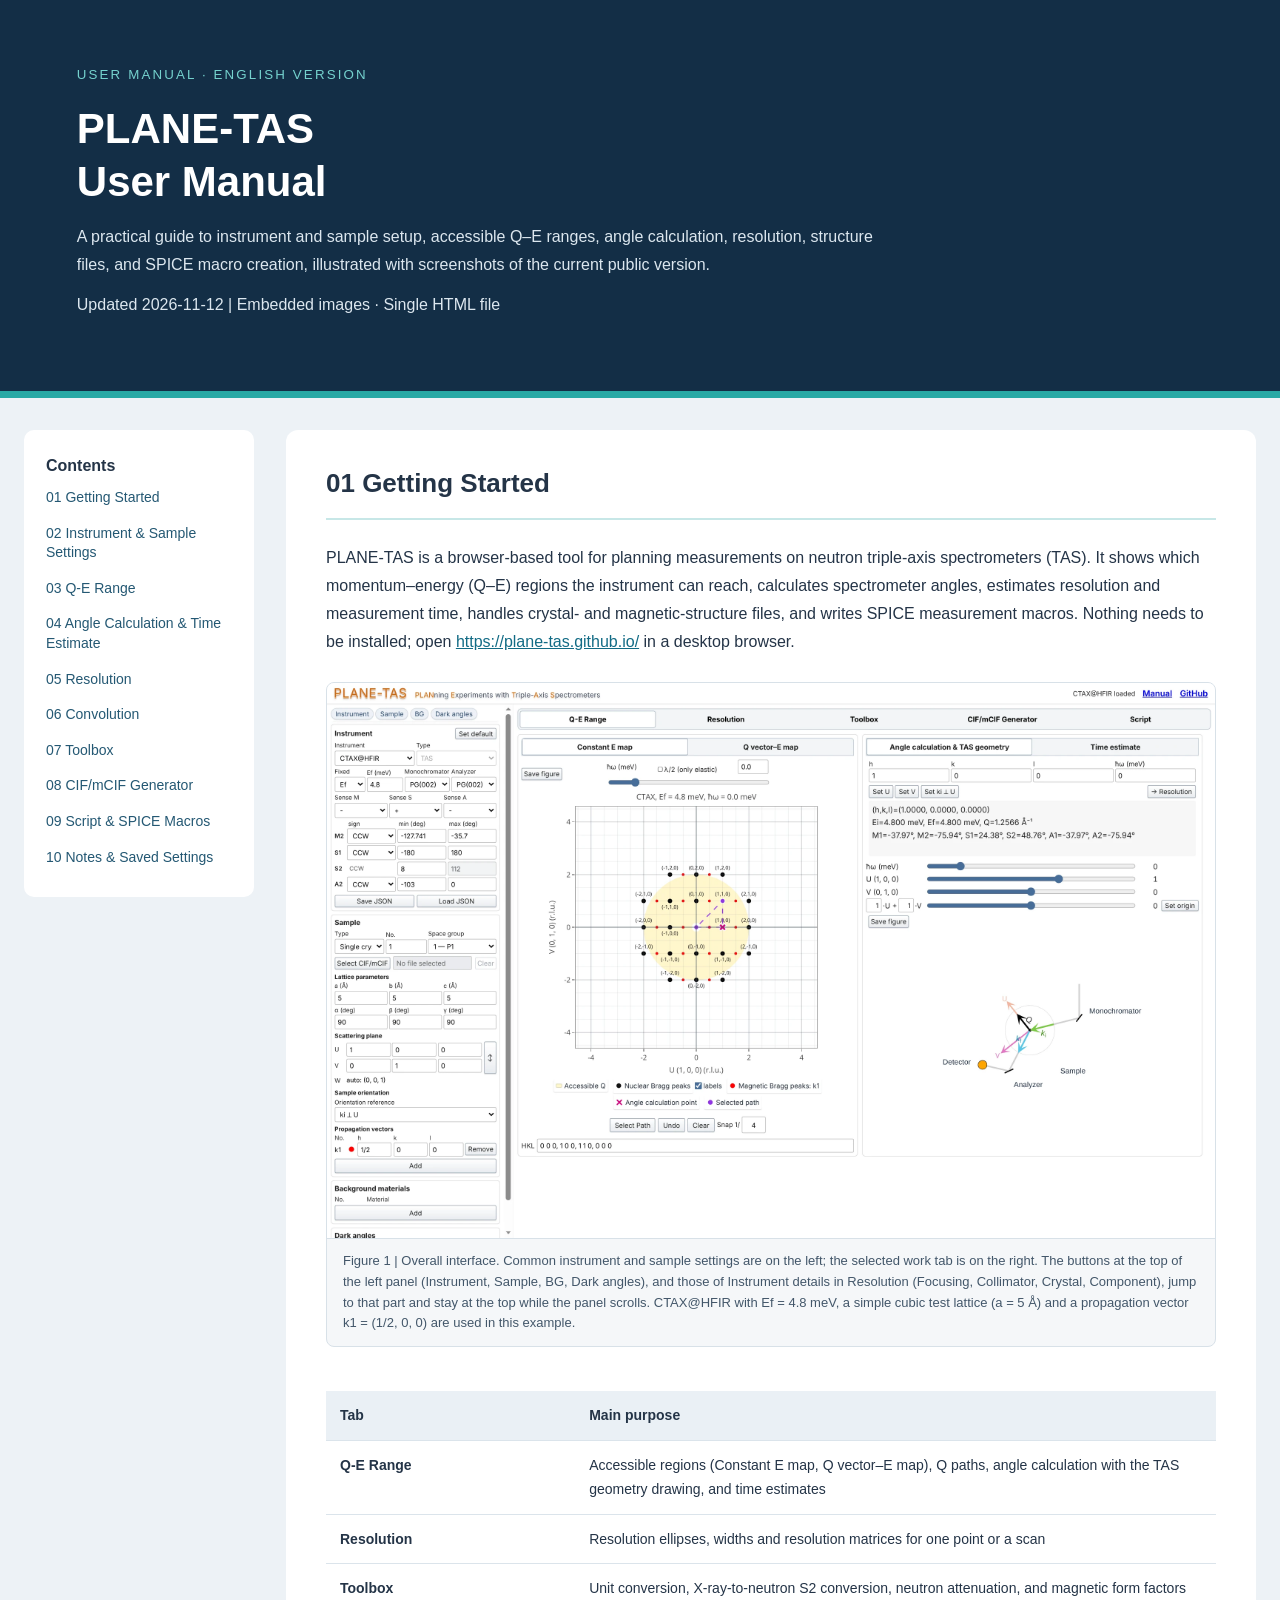
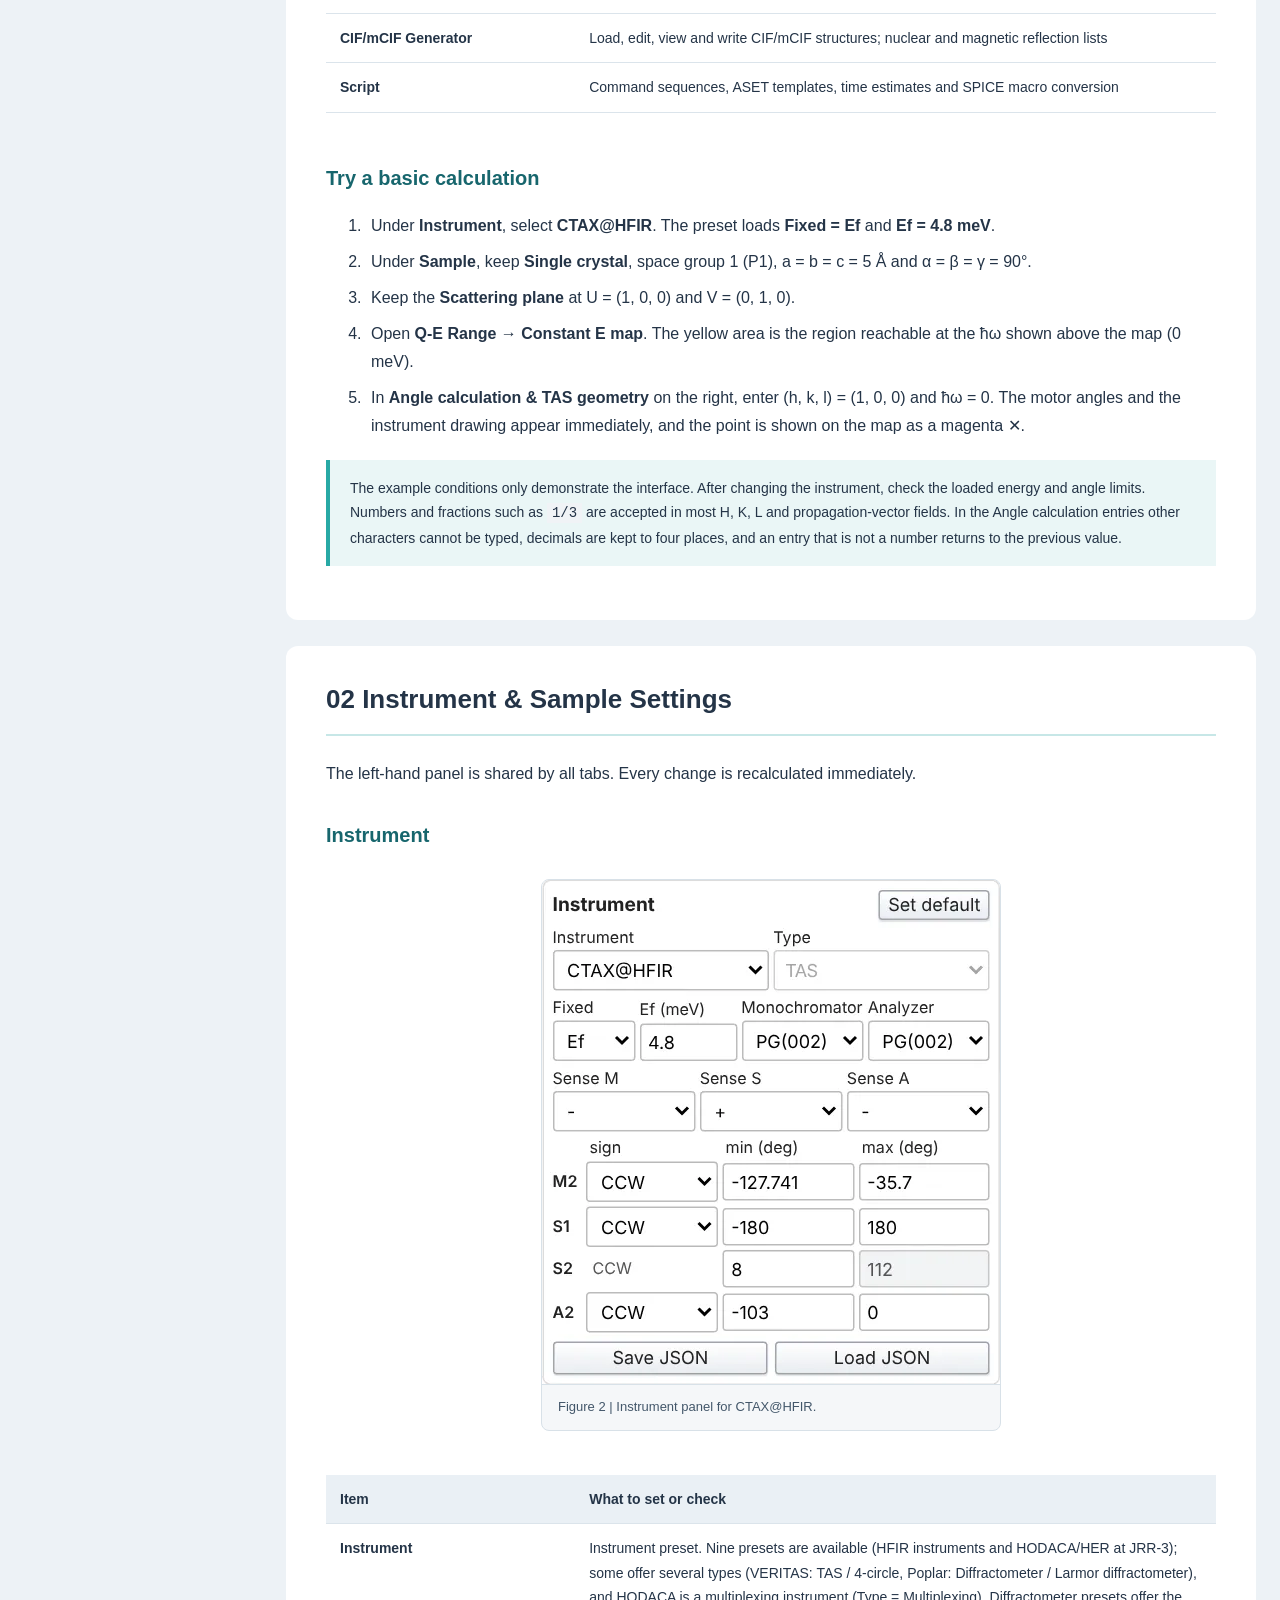
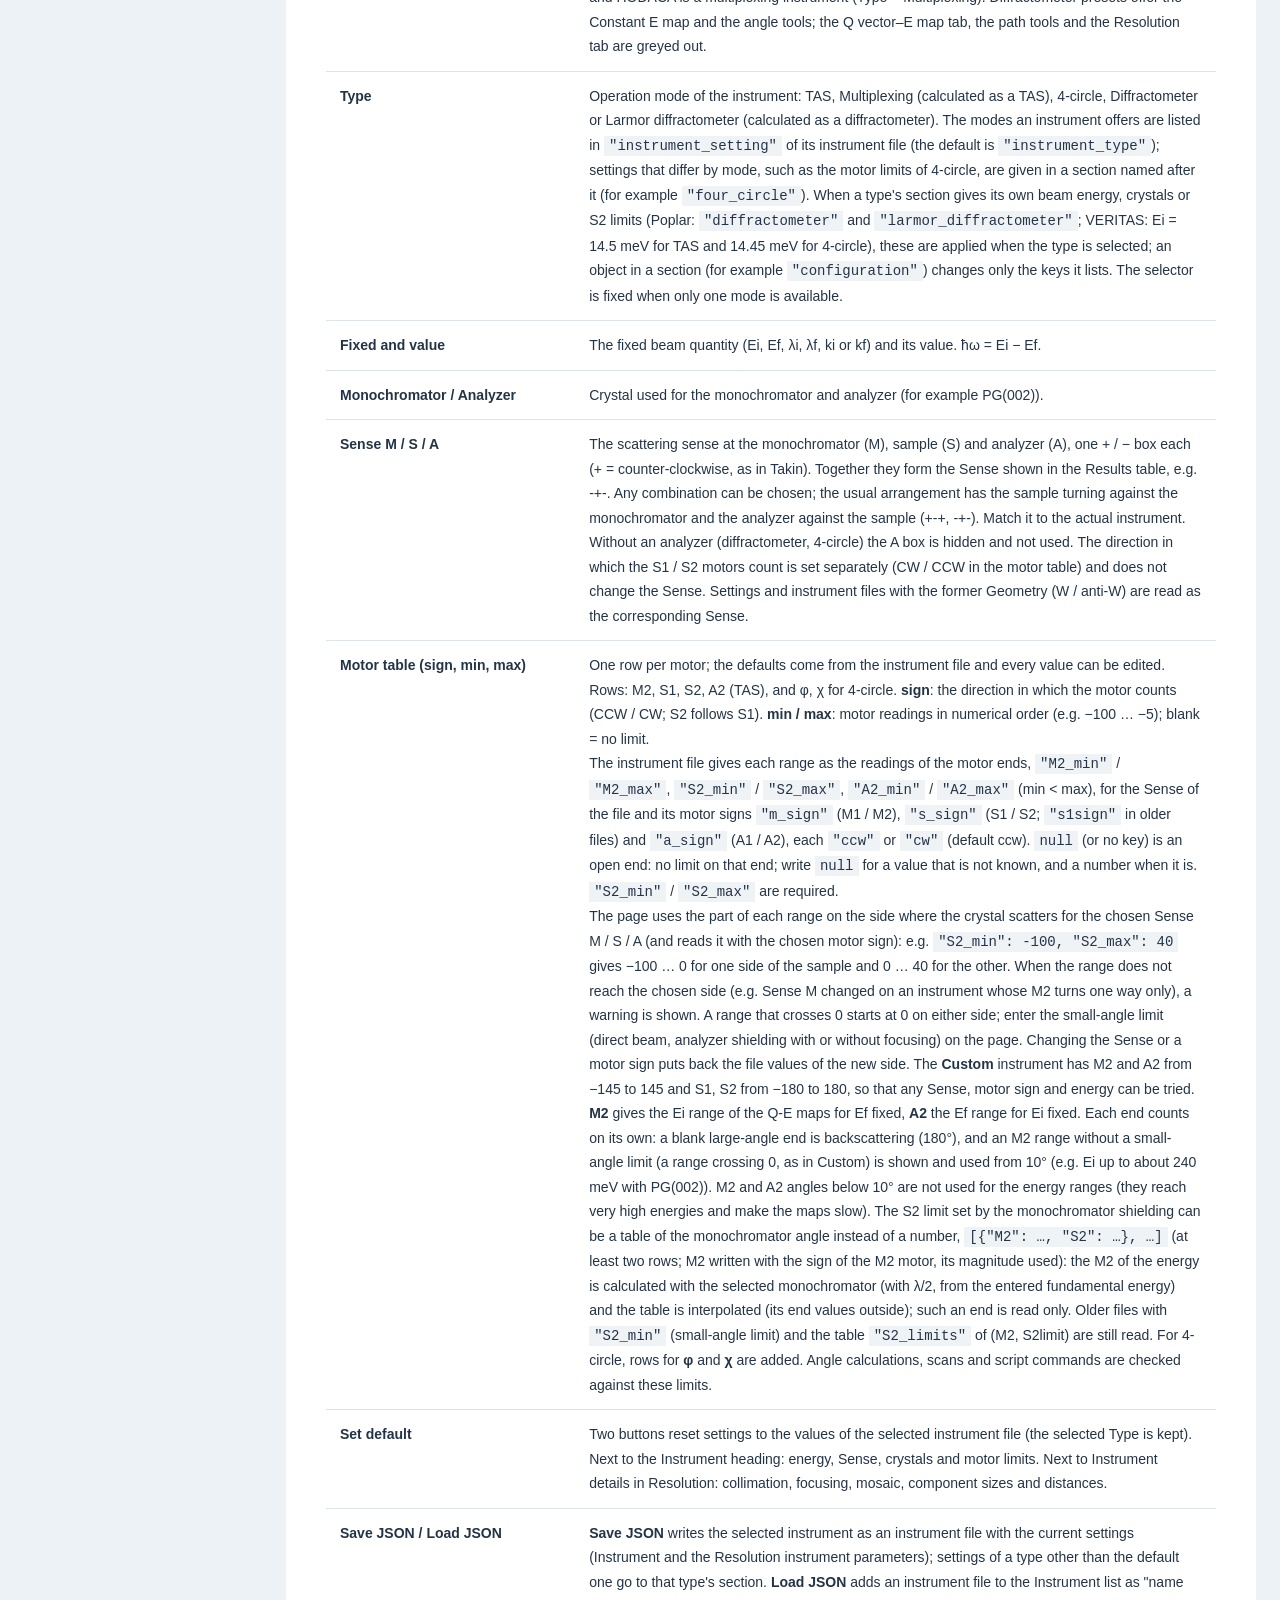
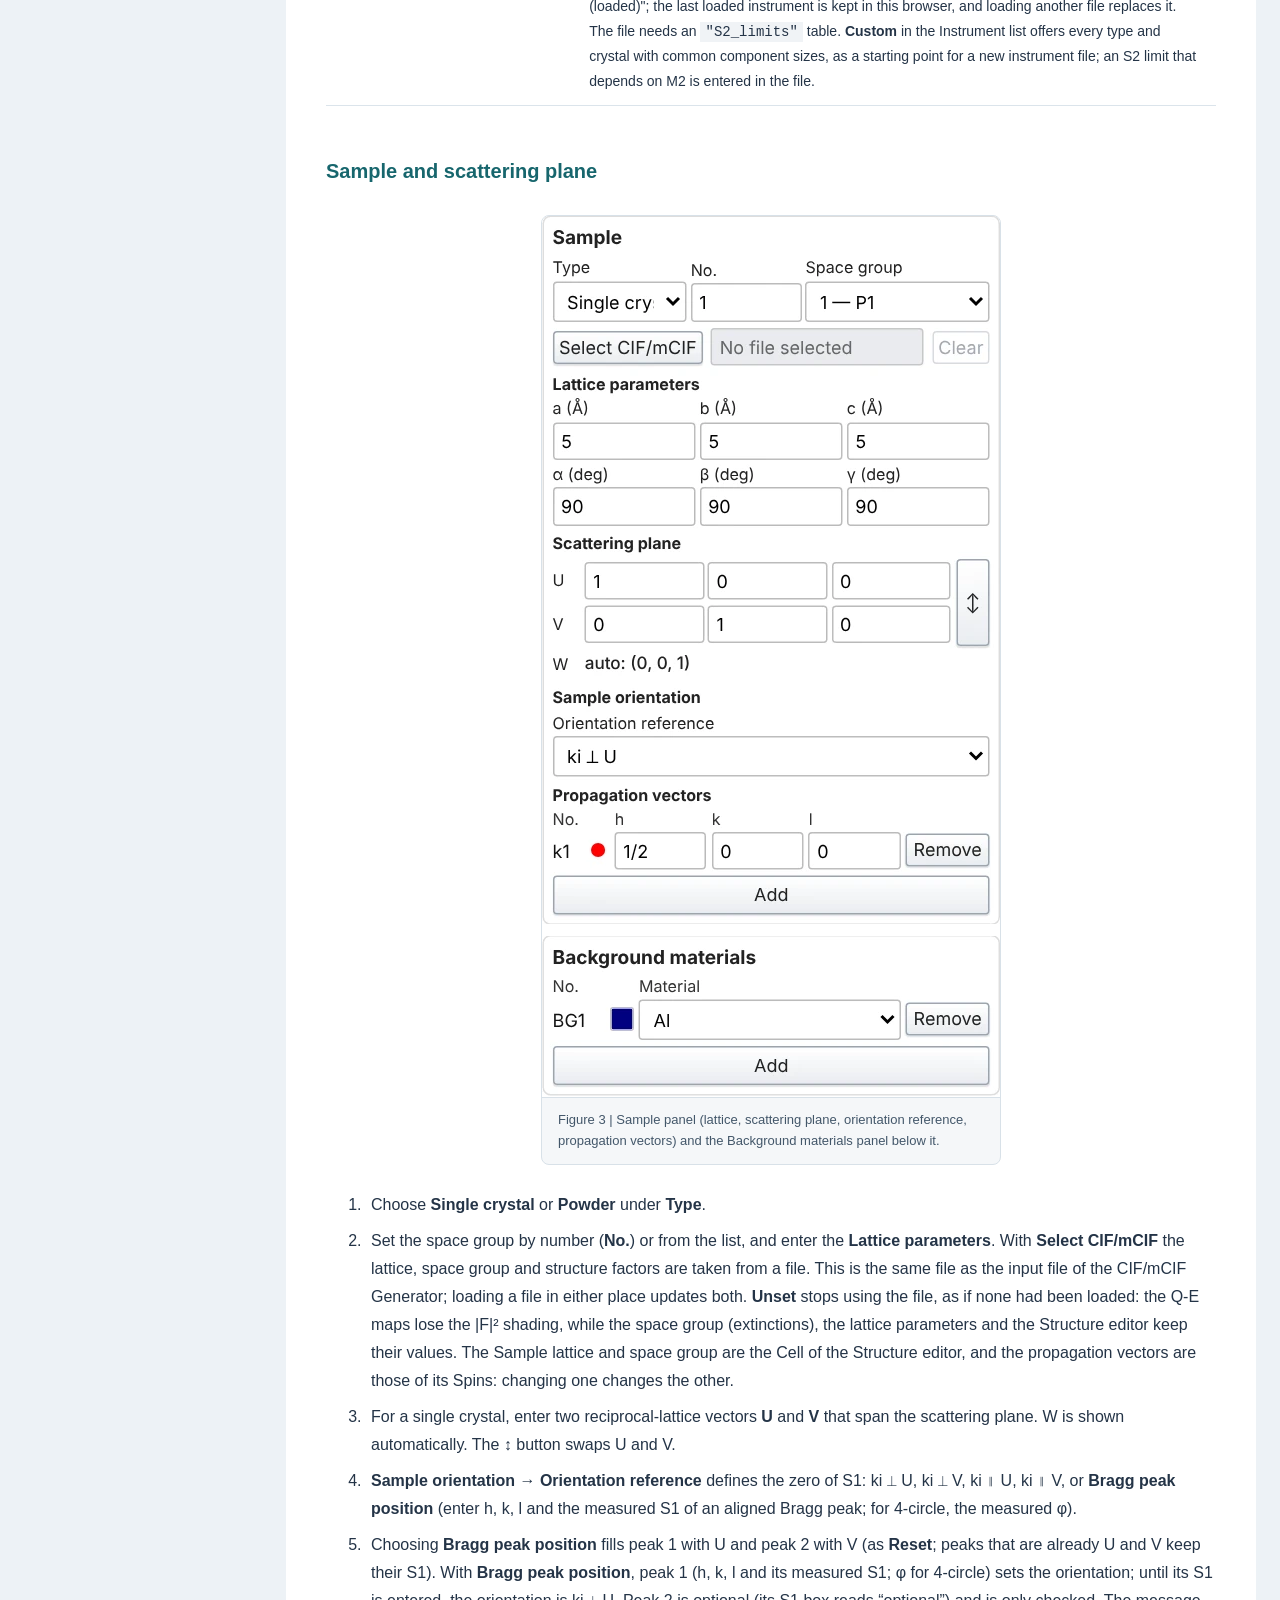
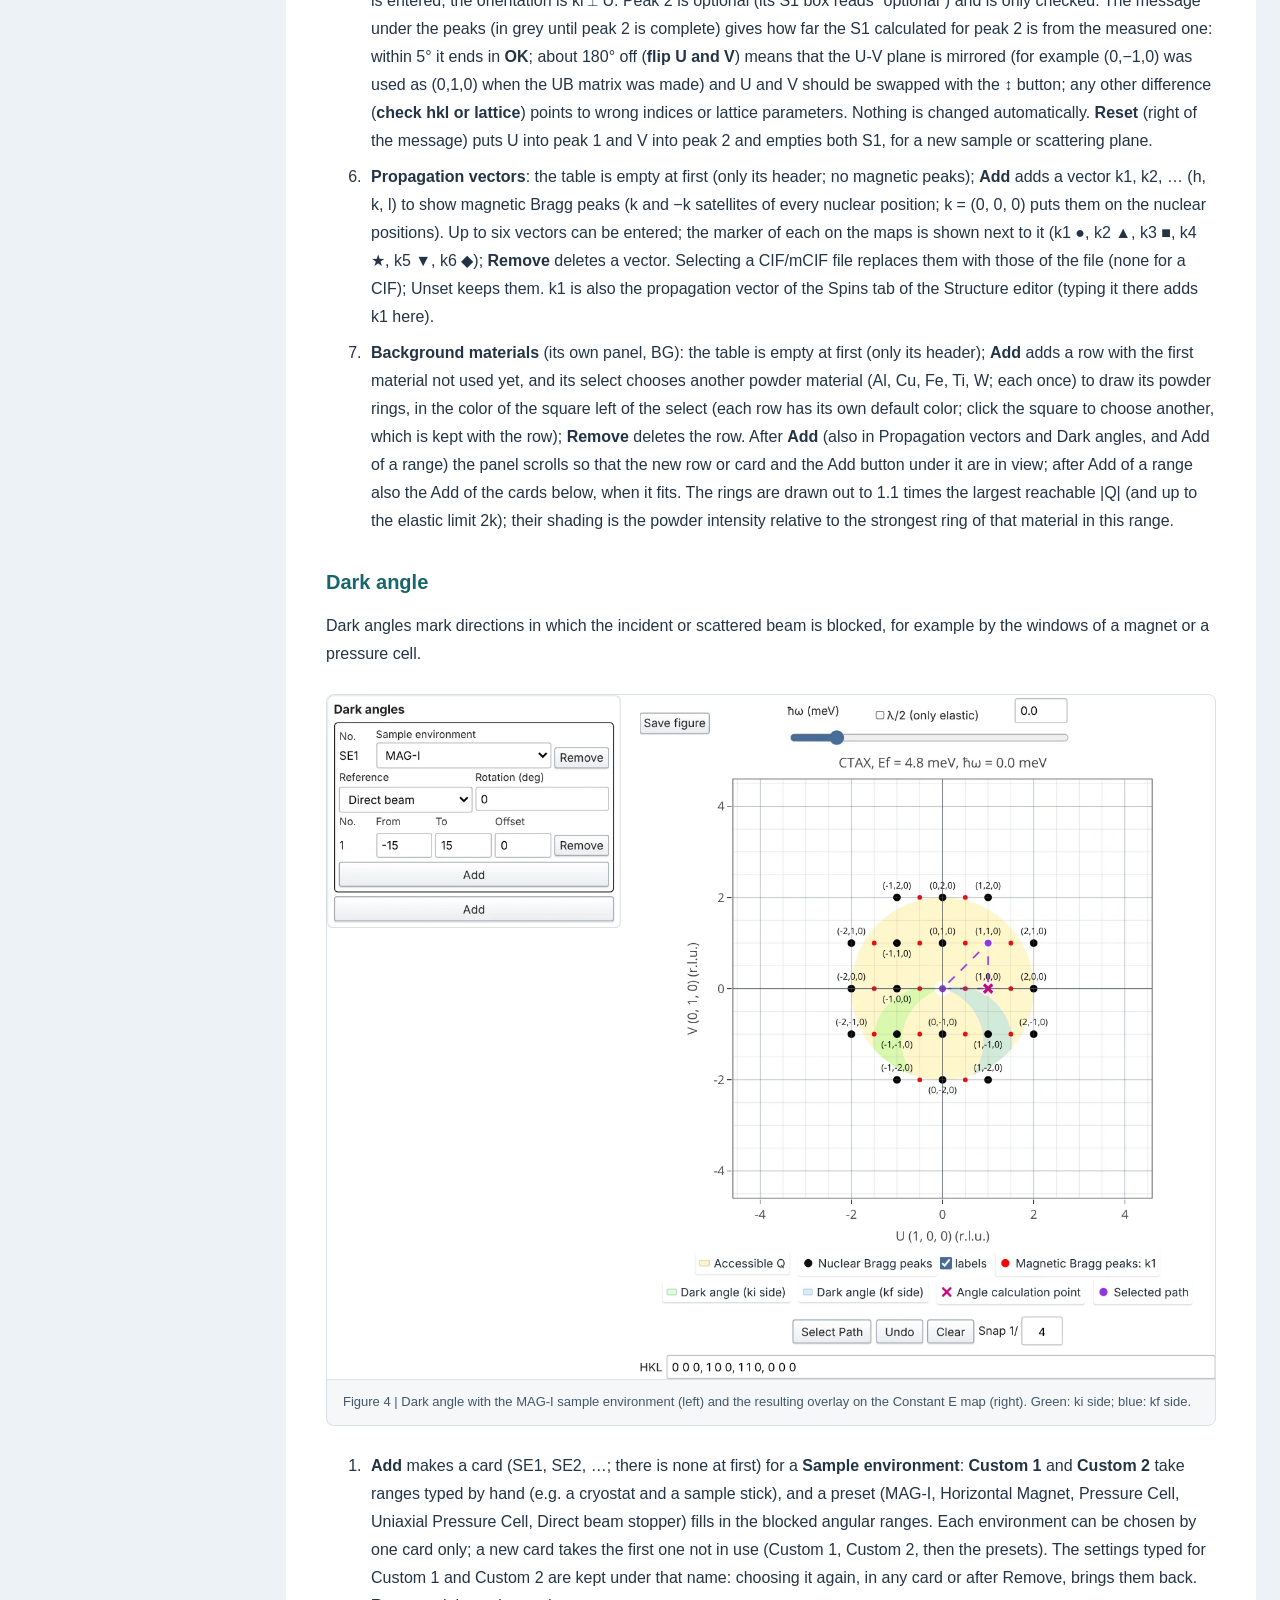
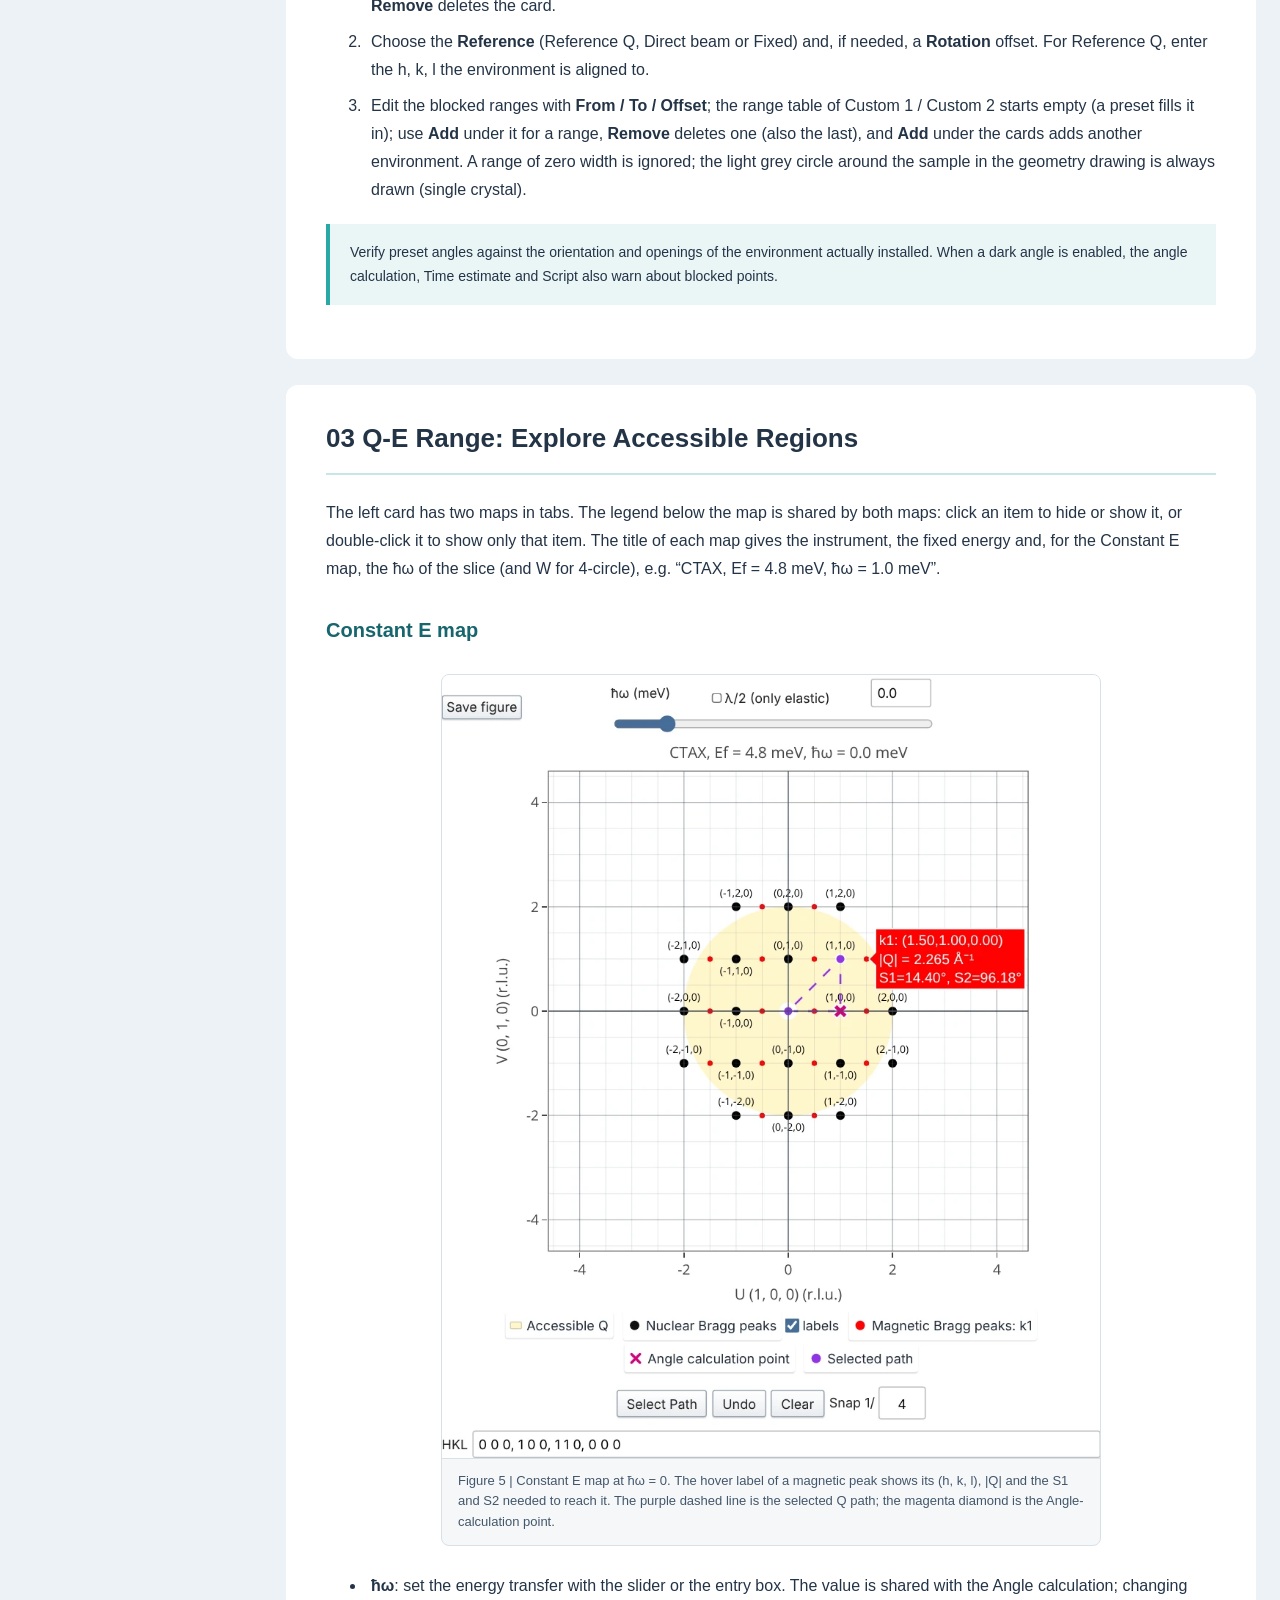
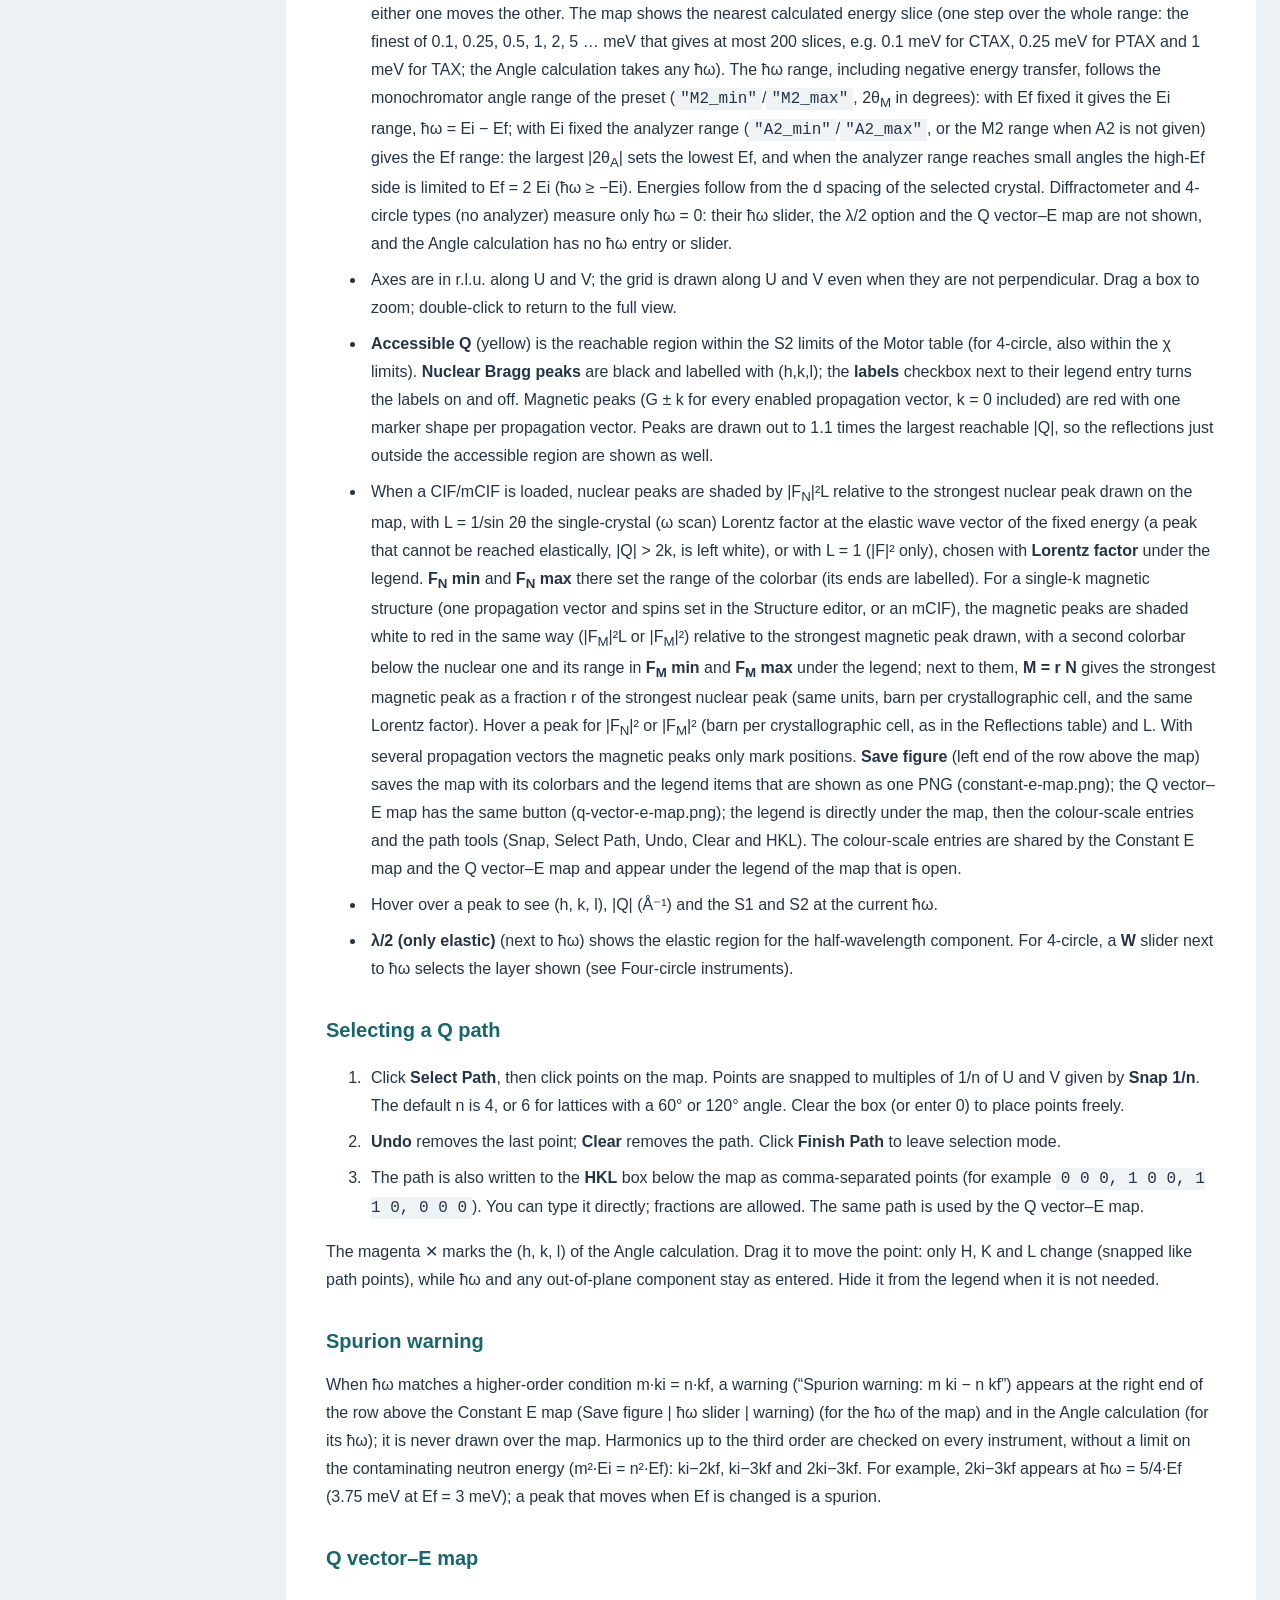
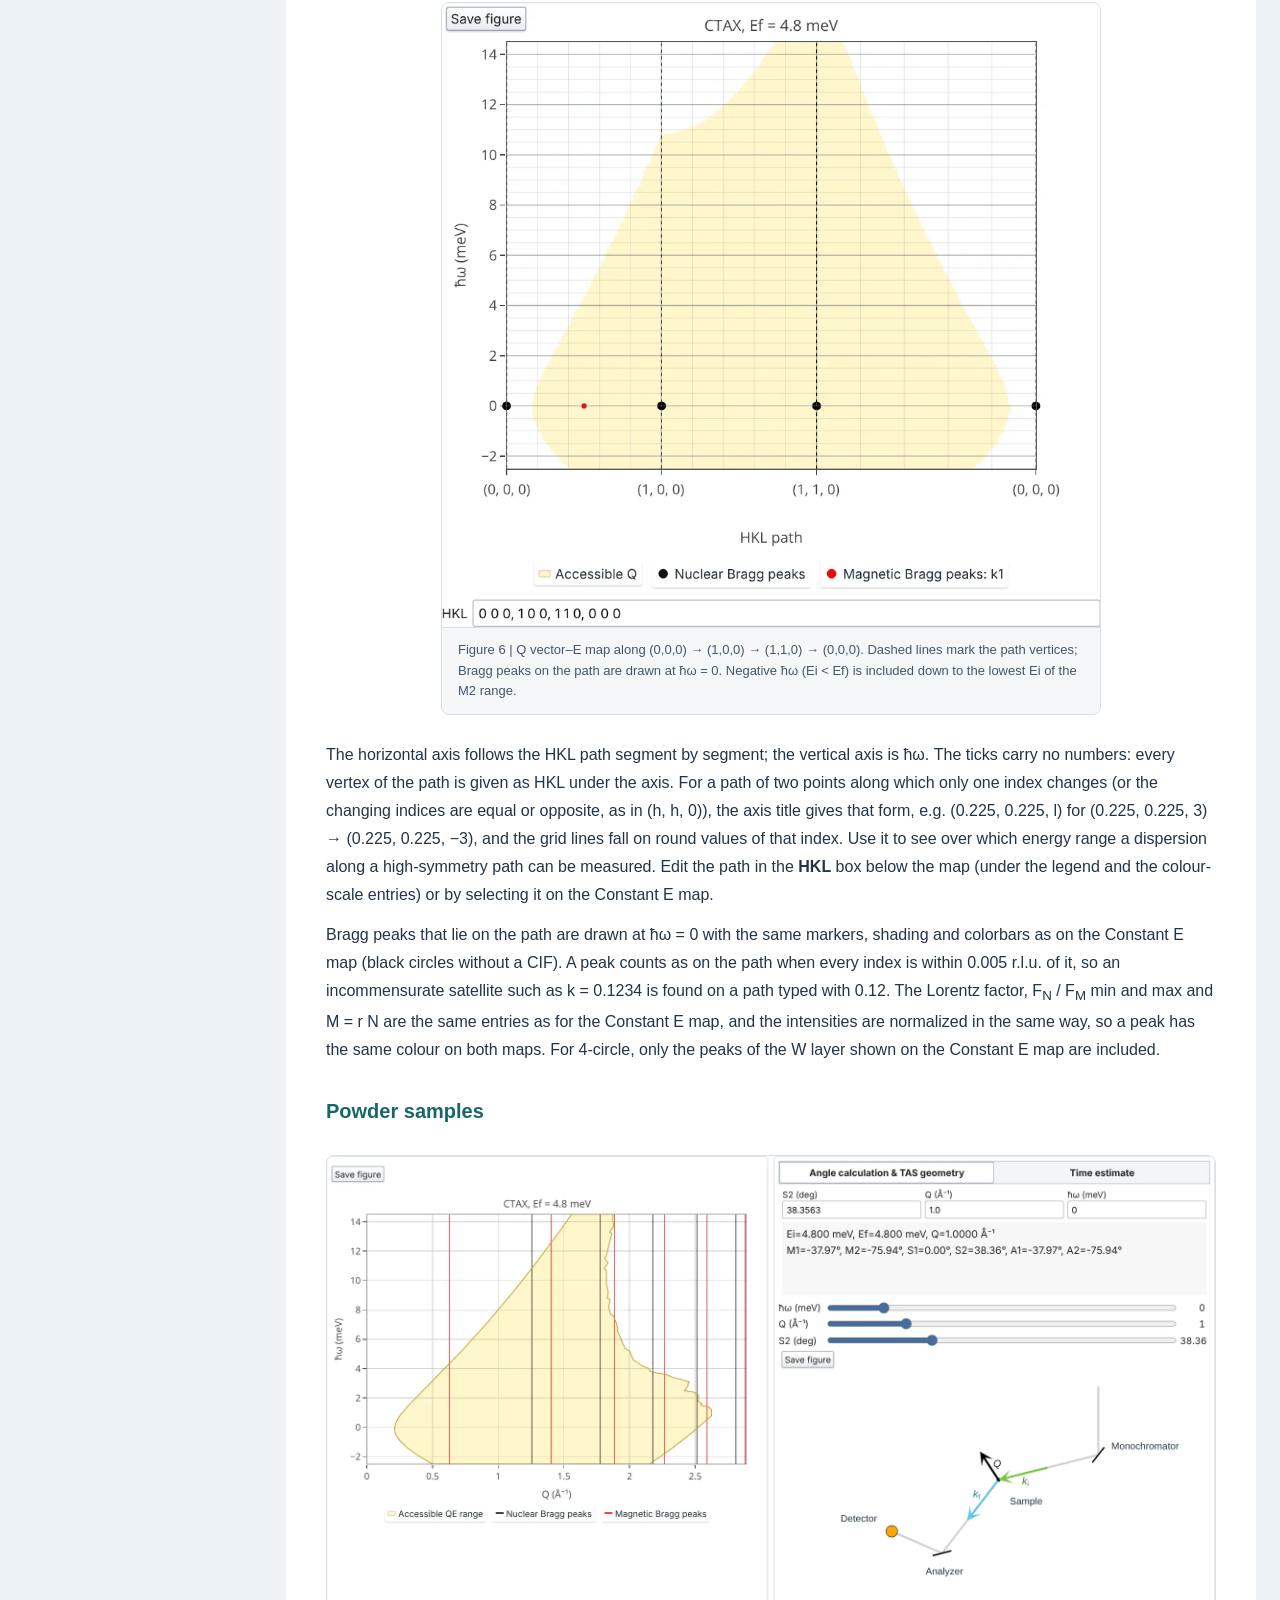
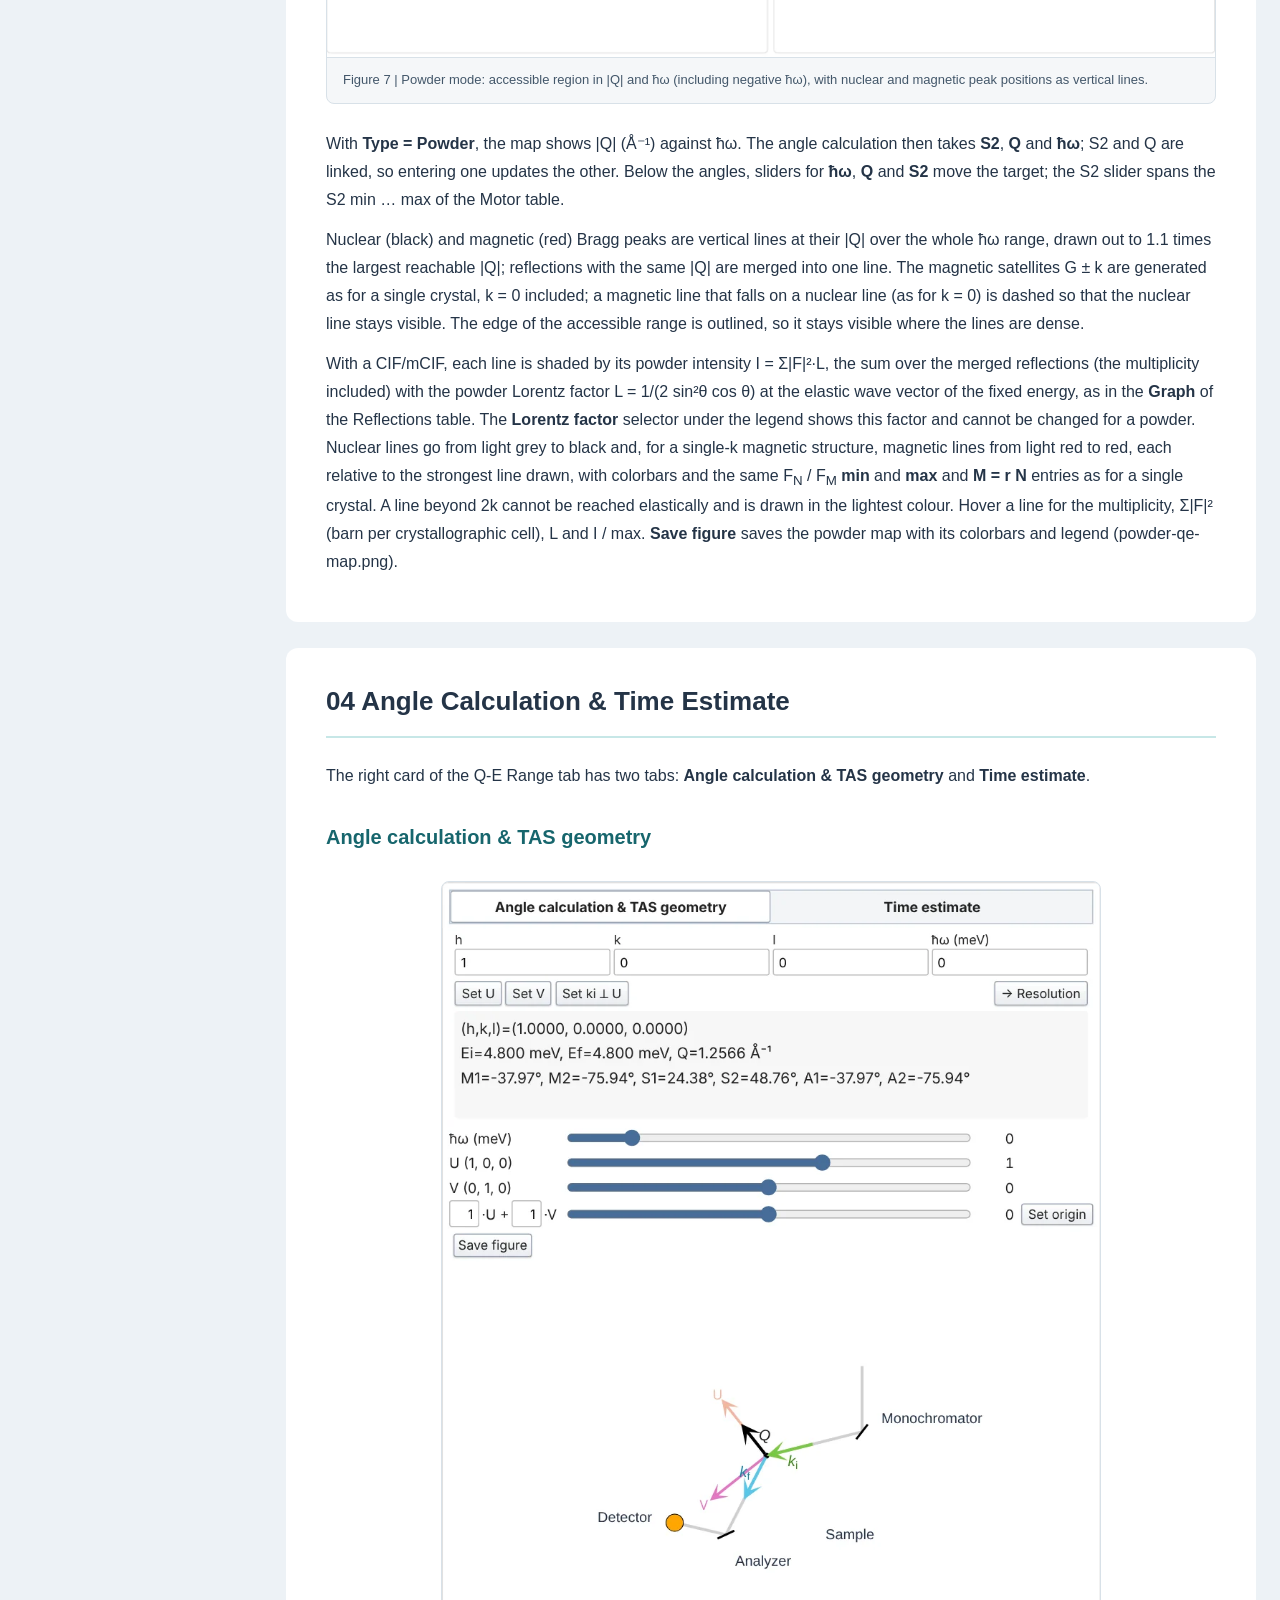
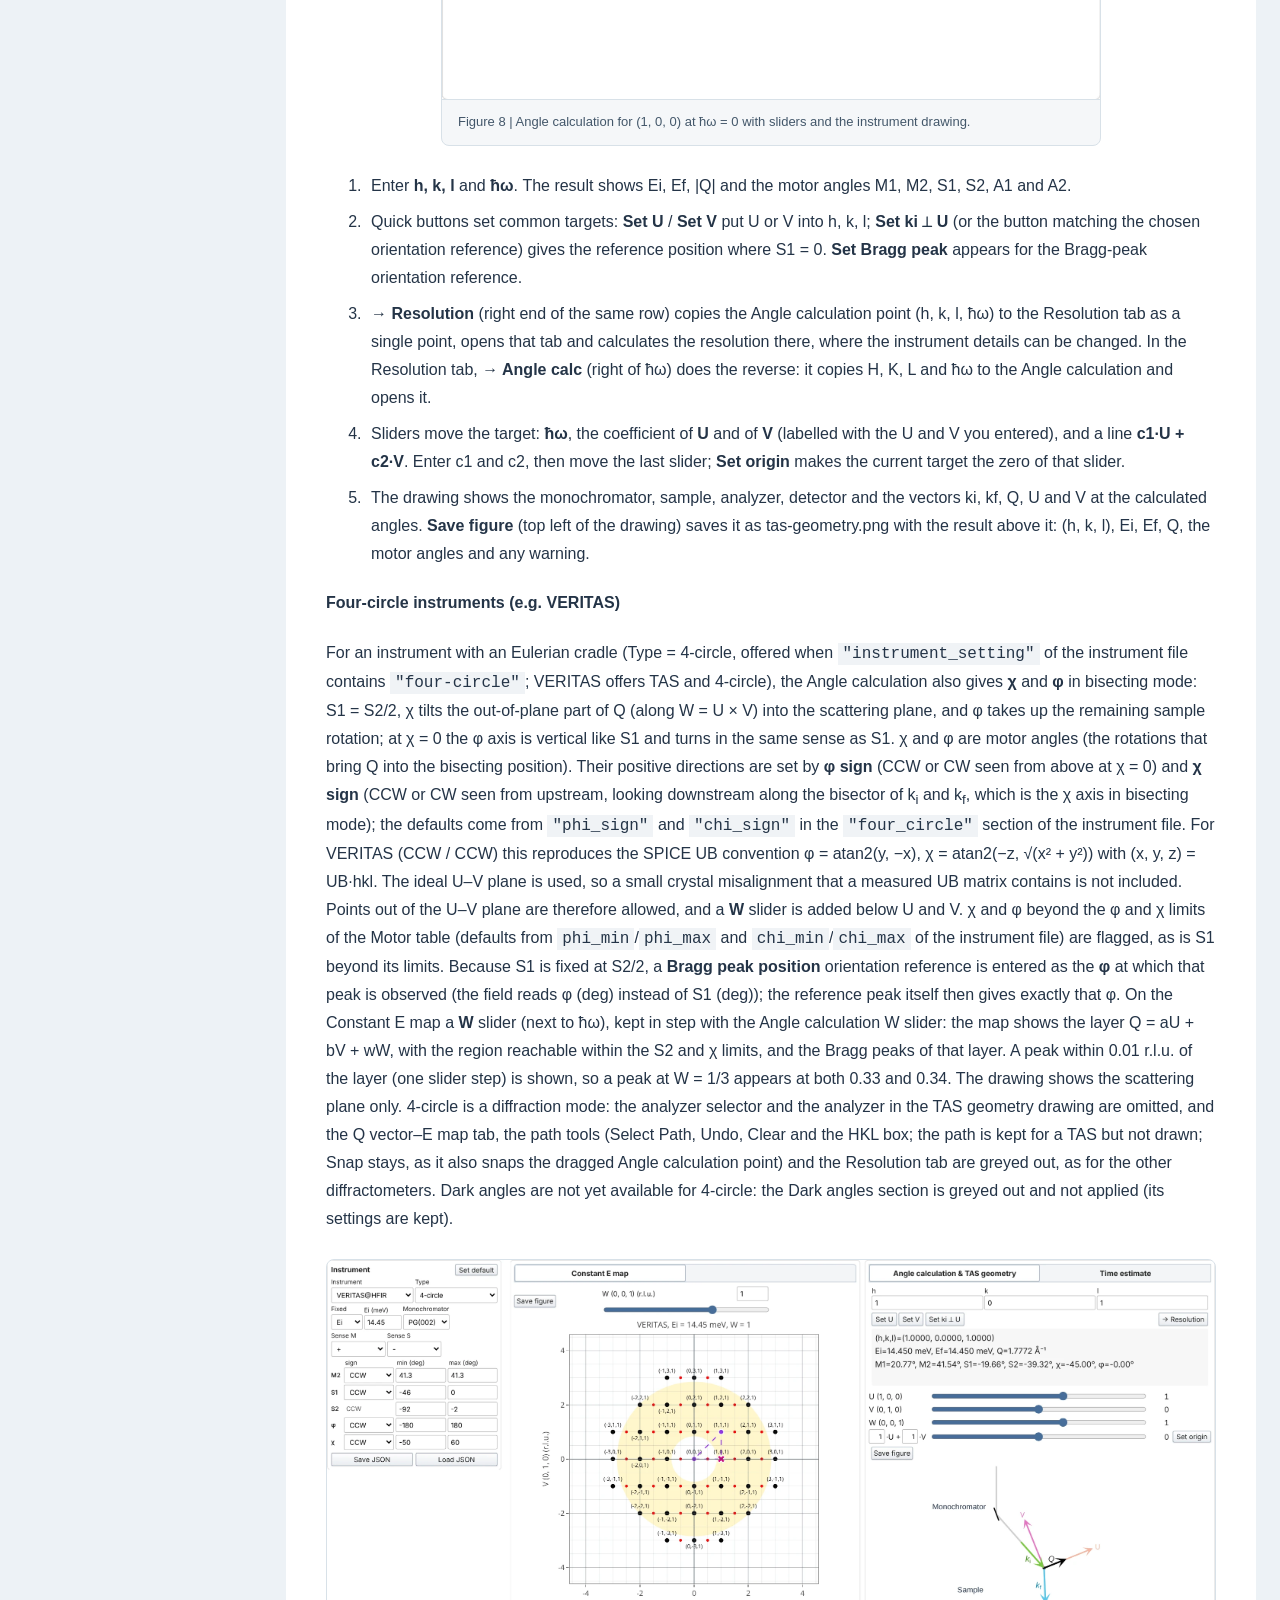
==== PLANE-TAS_Manual.html @ 9d174a9d "minor update" ====
<!DOCTYPE html>
<html lang="en"><head><meta charset="utf-8"/><meta content="width=device-width,initial-scale=1" name="viewport"/><title>PLANE-TAS User Manual</title><style>*{box-sizing:border-box}html{scroll-behavior:smooth}body{margin:0;background:#edf2f6;color:#243447;font:16px/1.75 -apple-system,BlinkMacSystemFont,"Segoe UI",Roboto,Arial,sans-serif}header{background:#132e46;color:white;padding:60px max(6vw,24px);border-bottom:7px solid #28a9a5}header small{color:#75d2ce;letter-spacing:.16em}h1{font-size:42px;line-height:1.25;margin:15px 0}header p{max-width:800px;color:#dce7ef}.layout{width:100%;max-width:1360px;margin:auto;display:grid;grid-template-columns:230px minmax(0,1fr);gap:32px;padding:32px 24px}nav{position:sticky;top:20px;align-self:start;background:white;padding:22px;border-radius:10px}nav a{display:block;padding:8px 0;font-size:14px;color:#245873;text-decoration:none}main{min-width:0}section{background:white;padding:34px 40px;margin-bottom:26px;border-radius:12px;scroll-margin-top:20px}h2{font-size:26px;line-height:1.5;border-bottom:2px solid #c7e7e7;padding-bottom:15px;margin:0 0 24px}h3{font-size:20px;margin:30px 0 12px;color:#17666d}p{margin:12px 0}li{margin:10px 0;padding-left:5px}figure{margin:26px 0;background:#f5f7f9;border:1px solid #d8e1e8;border-radius:8px;overflow:hidden}figure img{display:block;width:100%;max-width:100%;height:auto;object-fit:contain}figcaption{padding:12px 16px;font-size:13px;line-height:1.6;color:#43576a;border-top:1px solid #d8e1e8}aside{background:#eaf6f6;border-left:4px solid #28a9a5;padding:16px 20px;margin:20px 0;font-size:14px}.tablewrap{overflow:auto}table{border-collapse:collapse;width:100%;font-size:14px;margin:18px 0}td,th{padding:12px 14px;text-align:left;border-bottom:1px solid #dbe4eb;vertical-align:top}th{background:#eaf0f5}td:first-child{width:28%;font-weight:600}a{color:#126b85}code{background:#f0f3f6;padding:2px 5px}footer{text-align:center;padding:20px;color:#657b8d;font-size:13px}@media(max-width:1000px){.layout{grid-template-columns:190px minmax(0,1fr);gap:20px}section{padding:28px 28px}}@media(max-width:800px){header{padding:36px 20px}.layout{display:block;padding:14px}nav{position:static;margin-bottom:20px}section{padding:24px 20px}h1{font-size:clamp(28px,8vw,36px)}table{min-width:620px}}@media(max-width:480px){body{font-size:15px}section{padding:20px 16px}nav{padding:16px}figure{margin:20px 0}figcaption{padding:10px 12px}}@media print{body{background:white;font-size:10pt}header{padding:25px;color:#132e46;background:white}header p{color:#243447}.layout{display:block;padding:0}nav{position:static}nav a{display:inline-block;margin-right:20px}section{padding:20px 0;border-radius:0;break-before:page}figure,aside,tr{break-inside:avoid}h2,h3{break-after:avoid}figure img{max-height:230mm;object-fit:contain}a{text-decoration:none}}figure.small{max-width:460px;margin-left:auto;margin-right:auto}figure.medium{max-width:660px;margin-left:auto;margin-right:auto}nav a{line-height:1.4}ul li,ol li{margin:8px 0}.manual-eq{overflow-x:auto;margin:6px 0 10px}.manual-eq math{font-size:1.05em}
</style></head><body><header><small>USER MANUAL · ENGLISH VERSION</small><h1>PLANE-TAS<br/>User Manual</h1><p>A practical guide to instrument and sample setup, accessible Q–E ranges, angle calculation, resolution, structure files, and SPICE macro creation, illustrated with screenshots of the current public version.</p><p>Updated 2026-11-12 | Embedded images · Single HTML file</p></header>
<div class="layout"><nav><b>Contents</b>
<a href="#start">01  Getting Started</a>
<a href="#settings">02  Instrument &amp; Sample Settings</a>
<a href="#qe">03  Q-E Range</a>
<a href="#angles">04  Angle Calculation &amp; Time Estimate</a>
<a href="#resolution">05  Resolution</a>
<a href="#convolution">06  Convolution</a>
<a href="#toolbox">07  Toolbox</a>
<a href="#cif">08  CIF/mCIF Generator</a>
<a href="#script">09  Script &amp; SPICE Macros</a>
<a href="#notes">10  Notes &amp; Saved Settings</a>
</nav><main>

<section id="start"><h2>01  Getting Started</h2>
<p>PLANE-TAS is a browser-based tool for planning measurements on neutron triple-axis spectrometers (TAS). It shows which momentum–energy (Q–E) regions the instrument can reach, calculates spectrometer angles, estimates resolution and measurement time, handles crystal- and magnetic-structure files, and writes SPICE measurement macros. Nothing needs to be installed; open <a href="https://plane-tas.github.io/">https://plane-tas.github.io/</a> in a desktop browser.</p>
<figure><img width="2400" height="1500" alt="Overall interface" loading="lazy" src="[data-uri]"/><figcaption>Figure 1 | Overall interface. Common instrument and sample settings are on the left; the selected work tab is on the right. The buttons at the top of the left panel (Instrument, Sample, BG, Dark angles), and those of Instrument details in Resolution (Focusing, Collimator, Crystal, Component), jump to that part and stay at the top while the panel scrolls. CTAX@HFIR with Ef = 4.8 meV, a simple cubic test lattice (a = 5 Å) and a propagation vector k1 = (1/2, 0, 0) are used in this example.</figcaption></figure>
<div class="tablewrap"><table><tr><th>Tab</th><th>Main purpose</th></tr>
<tr><td>Q-E Range</td><td>Accessible regions (Constant E map, Q vector–E map), Q paths, angle calculation with the TAS geometry drawing, and time estimates</td></tr>
<tr><td>Resolution</td><td>Resolution ellipses, widths and resolution matrices for one point or a scan</td></tr>
<tr><td>Toolbox</td><td>Unit conversion, X-ray-to-neutron S2 conversion, neutron attenuation, and magnetic form factors</td></tr>
<tr><td>CIF/mCIF Generator</td><td>Load, edit, view and write CIF/mCIF structures; nuclear and magnetic reflection lists</td></tr>
<tr><td>Script</td><td>Command sequences, ASET templates, time estimates and SPICE macro conversion</td></tr></table></div>
<h3>Try a basic calculation</h3>
<ol>
<li>Under <b>Instrument</b>, select <b>CTAX@HFIR</b>. The preset loads <b>Fixed = Ef</b> and <b>Ef = 4.8 meV</b>.</li>
<li>Under <b>Sample</b>, keep <b>Single crystal</b>, space group 1 (P1), a = b = c = 5 Å and α = β = γ = 90°.</li>
<li>Keep the <b>Scattering plane</b> at U = (1, 0, 0) and V = (0, 1, 0).</li>
<li>Open <b>Q-E Range → Constant E map</b>. The yellow area is the region reachable at the ħω shown above the map (0 meV).</li>
<li>In <b>Angle calculation &amp; TAS geometry</b> on the right, enter (h, k, l) = (1, 0, 0) and ħω = 0. The motor angles and the instrument drawing appear immediately, and the point is shown on the map as a magenta ✕.</li>
</ol>
<aside>The example conditions only demonstrate the interface. After changing the instrument, check the loaded energy and angle limits. Numbers and fractions such as <code>1/3</code> are accepted in most H, K, L and propagation-vector fields. In the Angle calculation entries other characters cannot be typed, decimals are kept to four places, and an entry that is not a number returns to the previous value.</aside>
</section>

<section id="settings"><h2>02  Instrument &amp; Sample Settings</h2>
<p>The left-hand panel is shared by all tabs. Every change is recalculated immediately.</p>
<h3>Instrument</h3>
<figure class="small"><img width="458" height="504" alt="Instrument configuration panel" loading="lazy" src="[data-uri]"/><figcaption>Figure 2 | Instrument panel for CTAX@HFIR.</figcaption></figure>
<div class="tablewrap"><table><tr><th>Item</th><th>What to set or check</th></tr>
<tr><td>Instrument</td><td>Instrument preset. Nine presets are available (HFIR instruments and HODACA/HER at JRR-3); some offer several types (VERITAS: TAS / 4-circle, Poplar: Diffractometer / Larmor diffractometer), and HODACA is a multiplexing instrument (Type = Multiplexing). Diffractometer presets offer the Constant E map and the angle tools; the Q vector–E map tab, the path tools and the Resolution tab are greyed out.</td></tr>
<tr><td>Type</td><td>Operation mode of the instrument: TAS, Multiplexing (calculated as a TAS), 4-circle, Diffractometer or Larmor diffractometer (calculated as a diffractometer). The modes an instrument offers are listed in <code>"instrument_setting"</code> of its instrument file (the default is <code>"instrument_type"</code>); settings that differ by mode, such as the motor limits of 4-circle, are given in a section named after it (for example <code>"four_circle"</code>). When a type's section gives its own beam energy, crystals or S2 limits (Poplar: <code>"diffractometer"</code> and <code>"larmor_diffractometer"</code>; VERITAS: Ei = 14.5 meV for TAS and 14.45 meV for 4-circle), these are applied when the type is selected; an object in a section (for example <code>"configuration"</code>) changes only the keys it lists. The selector is fixed when only one mode is available.</td></tr>
<tr><td>Fixed and value</td><td>The fixed beam quantity (Ei, Ef, λi, λf, ki or kf) and its value. ħω = Ei − Ef.</td></tr>
<tr><td>Monochromator / Analyzer</td><td>Crystal used for the monochromator and analyzer (for example PG(002)).</td></tr>
<tr><td>Sense M / S / A</td><td>The scattering sense at the monochromator (M), sample (S) and analyzer (A), one + / − box each (+ = counter-clockwise, as in Takin). Together they form the Sense shown in the Results table, e.g. -+-. Any combination can be chosen; the usual arrangement has the sample turning against the monochromator and the analyzer against the sample (+-+, -+-). Match it to the actual instrument. Without an analyzer (diffractometer, 4-circle) the A box is hidden and not used. The direction in which the S1 / S2 motors count is set separately (CW / CCW in the motor table) and does not change the Sense. Settings and instrument files with the former Geometry (W / anti-W) are read as the corresponding Sense.</td></tr>
<tr><td>Motor table (sign, min, max)</td><td>One row per motor; the defaults come from the instrument file and every value can be edited. Rows: M2, S1, S2, A2 (TAS), and φ, χ for 4-circle. <b>sign</b>: the direction in which the motor counts (CCW / CW; S2 follows S1). <b>min / max</b>: motor readings in numerical order (e.g. −100 … −5); blank = no limit.
<br>The instrument file gives each range as the readings of the motor ends, <code>"M2_min"</code> / <code>"M2_max"</code>, <code>"S2_min"</code> / <code>"S2_max"</code>, <code>"A2_min"</code> / <code>"A2_max"</code> (min &lt; max), for the Sense of the file and its motor signs <code>"m_sign"</code> (M1 / M2), <code>"s_sign"</code> (S1 / S2; <code>"s1sign"</code> in older files) and <code>"a_sign"</code> (A1 / A2), each <code>"ccw"</code> or <code>"cw"</code> (default ccw). <code>null</code> (or no key) is an open end: no limit on that end; write <code>null</code> for a value that is not known, and a number when it is. <code>"S2_min"</code> / <code>"S2_max"</code> are required.
<br>The page uses the part of each range on the side where the crystal scatters for the chosen Sense M / S / A (and reads it with the chosen motor sign): e.g. <code>"S2_min": -100, "S2_max": 40</code> gives −100 … 0 for one side of the sample and 0 … 40 for the other. When the range does not reach the chosen side (e.g. Sense M changed on an instrument whose M2 turns one way only), a warning is shown. A range that crosses 0 starts at 0 on either side; enter the small-angle limit (direct beam, analyzer shielding with or without focusing) on the page. Changing the Sense or a motor sign puts back the file values of the new side. The <b>Custom</b> instrument has M2 and A2 from −145 to 145 and S1, S2 from −180 to 180, so that any Sense, motor sign and energy can be tried.
<br><b>M2</b> gives the Ei range of the Q-E maps for Ef fixed, <b>A2</b> the Ef range for Ei fixed. Each end counts on its own: a blank large-angle end is backscattering (180°), and an M2 range without a small-angle limit (a range crossing 0, as in Custom) is shown and used from 10° (e.g. Ei up to about 240 meV with PG(002)). M2 and A2 angles below 10° are not used for the energy ranges (they reach very high energies and make the maps slow). The S2 limit set by the monochromator shielding can be a table of the monochromator angle instead of a number, <code>[{"M2": …, "S2": …}, …]</code> (at least two rows; M2 written with the sign of the M2 motor, its magnitude used): the M2 of the energy is calculated with the selected monochromator (with λ/2, from the entered fundamental energy) and the table is interpolated (its end values outside); such an end is read only. Older files with <code>"S2_min"</code> (small-angle limit) and the table <code>"S2_limits"</code> of (M2, S2limit) are still read. For 4-circle, rows for <b>φ</b> and <b>χ</b> are added. Angle calculations, scans and script commands are checked against these limits.</td></tr>
<tr><td>Set default</td><td>Two buttons reset settings to the values of the selected instrument file (the selected Type is kept). Next to the Instrument heading: energy, Sense, crystals and motor limits. Next to Instrument details in Resolution: collimation, focusing, mosaic, component sizes and distances.</td></tr>
<tr><td>Save JSON / Load JSON</td><td><b>Save JSON</b> writes the selected instrument as an instrument file with the current settings (Instrument and the Resolution instrument parameters); settings of a type other than the default one go to that type's section. <b>Load JSON</b> adds an instrument file to the Instrument list as "name (loaded)"; the last loaded instrument is kept in this browser, and loading another file replaces it. The file needs an <code>"S2_limits"</code> table. <b>Custom</b> in the Instrument list offers every type and crystal with common component sizes, as a starting point for a new instrument file; an S2 limit that depends on M2 is entered in the file.</td></tr></table></div>

<h3>Sample and scattering plane</h3>
<figure class="small"><img width="458" height="881" alt="Sample panel" loading="lazy" src="[data-uri]"/><figcaption>Figure 3 | Sample panel (lattice, scattering plane, orientation reference, propagation vectors) and the Background materials panel below it.</figcaption></figure>
<ol>
<li>Choose <b>Single crystal</b> or <b>Powder</b> under <b>Type</b>.</li>
<li>Set the space group by number (<b>No.</b>) or from the list, and enter the <b>Lattice parameters</b>. With <b>Select CIF/mCIF</b> the lattice, space group and structure factors are taken from a file. This is the same file as the input file of the CIF/mCIF Generator; loading a file in either place updates both. <b>Unset</b> stops using the file, as if none had been loaded: the Q-E maps lose the |F|² shading, while the space group (extinctions), the lattice parameters and the Structure editor keep their values. The Sample lattice and space group are the Cell of the Structure editor, and the propagation vectors are those of its Spins: changing one changes the other.</li>
<li>For a single crystal, enter two reciprocal-lattice vectors <b>U</b> and <b>V</b> that span the scattering plane. W is shown automatically. The <b>↕</b> button swaps U and V.</li>
<li><b>Sample orientation → Orientation reference</b> defines the zero of S1: ki ⟂ U, ki ⟂ V, ki ∥ U, ki ∥ V, or <b>Bragg peak position</b> (enter h, k, l and the measured S1 of an aligned Bragg peak; for 4-circle, the measured φ).</li>
<li>Choosing <b>Bragg peak position</b> fills peak 1 with U and peak 2 with V (as <b>Reset</b>; peaks that are already U and V keep their S1). With <b>Bragg peak position</b>, peak 1 (h, k, l and its measured S1; φ for 4-circle) sets the orientation; until its S1 is entered, the orientation is ki ⟂ U. Peak 2 is optional (its S1 box reads “optional”) and is only checked. The message under the peaks (in grey until peak 2 is complete) gives how far the S1 calculated for peak 2 is from the measured one: within 5° it ends in <b>OK</b>; about 180° off (<b>flip U and V</b>) means that the U-V plane is mirrored (for example (0,−1,0) was used as (0,1,0) when the UB matrix was made) and U and V should be swapped with the ↕ button; any other difference (<b>check hkl or lattice</b>) points to wrong indices or lattice parameters. Nothing is changed automatically. <b>Reset</b> (right of the message) puts U into peak 1 and V into peak 2 and empties both S1, for a new sample or scattering plane.</li>
<li><b>Propagation vectors</b>: the table is empty at first (only its header; no magnetic peaks); <b>Add</b> adds a vector k1, k2, … (h, k, l) to show magnetic Bragg peaks (k and −k satellites of every nuclear position; k = (0, 0, 0) puts them on the nuclear positions). Up to six vectors can be entered; the marker of each on the maps is shown next to it (k1 ●, k2 ▲, k3 ■, k4 ★, k5 ▼, k6 ◆); <b>Remove</b> deletes a vector. Selecting a CIF/mCIF file replaces them with those of the file (none for a CIF); Unset keeps them. k1 is also the propagation vector of the Spins tab of the Structure editor (typing it there adds k1 here).</li>
<li><b>Background materials</b> (its own panel, BG): the table is empty at first (only its header); <b>Add</b> adds a row with the first material not used yet, and its select chooses another powder material (Al, Cu, Fe, Ti, W; each once) to draw its powder rings, in the color of the square left of the select (each row has its own default color; click the square to choose another, which is kept with the row); <b>Remove</b> deletes the row. After <b>Add</b> (also in Propagation vectors and Dark angles, and Add of a range) the panel scrolls so that the new row or card and the Add button under it are in view; after Add of a range also the Add of the cards below, when it fits. The rings are drawn out to 1.1 times the largest reachable |Q| (and up to the elastic limit 2k); their shading is the powder intensity relative to the strongest ring of that material in this range.</li>
</ol>

<h3>Dark angle</h3>
<p>Dark angles mark directions in which the incident or scattered beam is blocked, for example by the windows of a magnet or a pressure cell.</p>
<figure><img width="1385" height="1067" alt="Dark angle settings and their overlay on the Constant E map" loading="lazy" src="[data-uri]"/><figcaption>Figure 4 | Dark angle with the MAG-I sample environment (left) and the resulting overlay on the Constant E map (right). Green: ki side; blue: kf side.</figcaption></figure>
<ol>
<li><b>Add</b> makes a card (SE1, SE2, …; there is none at first) for a <b>Sample environment</b>: <b>Custom 1</b> and <b>Custom 2</b> take ranges typed by hand (e.g. a cryostat and a sample stick), and a preset (MAG-I, Horizontal Magnet, Pressure Cell, Uniaxial Pressure Cell, Direct beam stopper) fills in the blocked angular ranges. Each environment can be chosen by one card only; a new card takes the first one not in use (Custom 1, Custom 2, then the presets). The settings typed for Custom 1 and Custom 2 are kept under that name: choosing it again, in any card or after Remove, brings them back. <b>Remove</b> deletes the card.</li>
<li>Choose the <b>Reference</b> (Reference Q, Direct beam or Fixed) and, if needed, a <b>Rotation</b> offset. For Reference Q, enter the h, k, l the environment is aligned to.</li>
<li>Edit the blocked ranges with <b>From / To / Offset</b>; the range table of Custom 1 / Custom 2 starts empty (a preset fills it in); use <b>Add</b> under it for a range, <b>Remove</b> deletes one (also the last), and <b>Add</b> under the cards adds another environment. A range of zero width is ignored; the light grey circle around the sample in the geometry drawing is always drawn (single crystal).</li>
</ol>
<aside>Verify preset angles against the orientation and openings of the environment actually installed. When a dark angle is enabled, the angle calculation, Time estimate and Script also warn about blocked points.</aside>
</section>

<section id="qe"><h2>03  Q-E Range: Explore Accessible Regions</h2>
<p>The left card has two maps in tabs. The legend below the map is shared by both maps: click an item to hide or show it, or double-click it to show only that item. The title of each map gives the instrument, the fixed energy and, for the Constant E map, the ħω of the slice (and W for 4-circle), e.g. “CTAX, Ef = 4.8 meV, ħω = 1.0 meV”.</p>
<h3>Constant E map</h3>
<figure class="medium"><img width="897" height="1067" alt="Constant E map with hover label" loading="lazy" src="[data-uri]"/><figcaption>Figure 5 | Constant E map at ħω = 0. The hover label of a magnetic peak shows its (h, k, l), |Q| and the S1 and S2 needed to reach it. The purple dashed line is the selected Q path; the magenta diamond is the Angle-calculation point.</figcaption></figure>
<ul>
<li><b>ħω</b>: set the energy transfer with the slider or the entry box. The value is shared with the Angle calculation; changing either one moves the other. The map shows the nearest calculated energy slice (one step over the whole range: the finest of 0.1, 0.25, 0.5, 1, 2, 5 … meV that gives at most 200 slices, e.g. 0.1 meV for CTAX, 0.25 meV for PTAX and 1 meV for TAX; the Angle calculation takes any ħω). The ħω range, including negative energy transfer, follows the monochromator angle range of the preset (<code>"M2_min"</code>/<code>"M2_max"</code>, 2θ<sub>M</sub> in degrees): with Ef fixed it gives the Ei range, ħω = Ei − Ef; with Ei fixed the analyzer range (<code>"A2_min"</code>/<code>"A2_max"</code>, or the M2 range when A2 is not given) gives the Ef range: the largest |2θ<sub>A</sub>| sets the lowest Ef, and when the analyzer range reaches small angles the high-Ef side is limited to Ef = 2 Ei (ħω ≥ −Ei). Energies follow from the d spacing of the selected crystal. Diffractometer and 4-circle types (no analyzer) measure only ħω = 0: their ħω slider, the λ/2 option and the Q vector–E map are not shown, and the Angle calculation has no ħω entry or slider.</li>
<li>Axes are in r.l.u. along U and V; the grid is drawn along U and V even when they are not perpendicular. Drag a box to zoom; double-click to return to the full view.</li>
<li><b>Accessible Q</b> (yellow) is the reachable region within the S2 limits of the Motor table (for 4-circle, also within the χ limits). <b>Nuclear Bragg peaks</b> are black and labelled with (h,k,l); the <b>labels</b> checkbox next to their legend entry turns the labels on and off. Magnetic peaks (G ± k for every enabled propagation vector, k = 0 included) are red with one marker shape per propagation vector. Peaks are drawn out to 1.1 times the largest reachable |Q|, so the reflections just outside the accessible region are shown as well.</li>
<li>When a CIF/mCIF is loaded, nuclear peaks are shaded by |F<sub>N</sub>|²L relative to the strongest nuclear peak drawn on the map, with L = 1/sin 2θ the single-crystal (ω scan) Lorentz factor at the elastic wave vector of the fixed energy (a peak that cannot be reached elastically, |Q| &gt; 2k, is left white), or with L = 1 (|F|² only), chosen with <b>Lorentz factor</b> under the legend. <b>F<sub>N</sub> min</b> and <b>F<sub>N</sub> max</b> there set the range of the colorbar (its ends are labelled). For a single-k magnetic structure (one propagation vector and spins set in the Structure editor, or an mCIF), the magnetic peaks are shaded white to red in the same way (|F<sub>M</sub>|²L or |F<sub>M</sub>|²) relative to the strongest magnetic peak drawn, with a second colorbar below the nuclear one and its range in <b>F<sub>M</sub> min</b> and <b>F<sub>M</sub> max</b> under the legend; next to them, <b>M = r N</b> gives the strongest magnetic peak as a fraction r of the strongest nuclear peak (same units, barn per crystallographic cell, and the same Lorentz factor). Hover a peak for |F<sub>N</sub>|² or |F<sub>M</sub>|² (barn per crystallographic cell, as in the Reflections table) and L. With several propagation vectors the magnetic peaks only mark positions. <b>Save figure</b> (left end of the row above the map) saves the map with its colorbars and the legend items that are shown as one PNG (constant-e-map.png); the Q vector–E map has the same button (q-vector-e-map.png); the legend is directly under the map, then the colour-scale entries and the path tools (Snap, Select Path, Undo, Clear and HKL). The colour-scale entries are shared by the Constant E map and the Q vector–E map and appear under the legend of the map that is open.</li>
<li>Hover over a peak to see (h, k, l), |Q| (Å⁻¹) and the S1 and S2 at the current ħω.</li>
<li><b>λ/2 (only elastic)</b> (next to ħω) shows the elastic region for the half-wavelength component. For 4-circle, a <b>W</b> slider next to ħω selects the layer shown (see Four-circle instruments).</li>
</ul>
<h3>Selecting a Q path</h3>
<ol>
<li>Click <b>Select Path</b>, then click points on the map. Points are snapped to multiples of 1/n of U and V given by <b>Snap 1/n</b>. The default n is 4, or 6 for lattices with a 60° or 120° angle. Clear the box (or enter 0) to place points freely.</li>
<li><b>Undo</b> removes the last point; <b>Clear</b> removes the path. Click <b>Finish Path</b> to leave selection mode.</li>
<li>The path is also written to the <b>HKL</b> box below the map as comma-separated points (for example <code>0 0 0, 1 0 0, 1 1 0, 0 0 0</code>). You can type it directly; fractions are allowed. The same path is used by the Q vector–E map.</li>
</ol>
<p>The magenta ✕ marks the (h, k, l) of the Angle calculation. Drag it to move the point: only H, K and L change (snapped like path points), while ħω and any out-of-plane component stay as entered. Hide it from the legend when it is not needed.</p>
<h3>Spurion warning</h3>
<p>When ħω matches a higher-order condition m·ki = n·kf, a warning (“Spurion warning: m ki − n kf”) appears at the right end of the row above the Constant E map (Save figure | ħω slider | warning) (for the ħω of the map) and in the Angle calculation (for its ħω); it is never drawn over the map. Harmonics up to the third order are checked on every instrument, without a limit on the contaminating neutron energy (m²·Ei = n²·Ef): ki−2kf, ki−3kf and 2ki−3kf. For example, 2ki−3kf appears at ħω = 5/4·Ef (3.75 meV at Ef = 3 meV); a peak that moves when Ef is changed is a spurion.</p>
<h3>Q vector–E map</h3>
<figure class="medium"><img width="897" height="851" alt="Q vector–E map along a path" loading="lazy" src="[data-uri]"/><figcaption>Figure 6 | Q vector–E map along (0,0,0) → (1,0,0) → (1,1,0) → (0,0,0). Dashed lines mark the path vertices; Bragg peaks on the path are drawn at ħω = 0. Negative ħω (Ei &lt; Ef) is included down to the lowest Ei of the M2 range.</figcaption></figure>
<p>The horizontal axis follows the HKL path segment by segment; the vertical axis is ħω. The ticks carry no numbers: every vertex of the path is given as HKL under the axis. For a path of two points along which only one index changes (or the changing indices are equal or opposite, as in (h, h, 0)), the axis title gives that form, e.g. (0.225, 0.225, l) for (0.225, 0.225, 3) → (0.225, 0.225, −3), and the grid lines fall on round values of that index. Use it to see over which energy range a dispersion along a high-symmetry path can be measured. Edit the path in the <b>HKL</b> box below the map (under the legend and the colour-scale entries) or by selecting it on the Constant E map.</p>
<p>Bragg peaks that lie on the path are drawn at ħω = 0 with the same markers, shading and colorbars as on the Constant E map (black circles without a CIF). A peak counts as on the path when every index is within 0.005 r.l.u. of it, so an incommensurate satellite such as k = 0.1234 is found on a path typed with 0.12. The Lorentz factor, F<sub>N</sub> / F<sub>M</sub> min and max and M = r N are the same entries as for the Constant E map, and the intensities are normalized in the same way, so a peak has the same colour on both maps. For 4-circle, only the peaks of the W layer shown on the Constant E map are included.</p>
<h3>Powder samples</h3>
<figure><img width="1850" height="1044" alt="Powder Q-E map" loading="lazy" src="[data-uri]"/><figcaption>Figure 7 | Powder mode: accessible region in |Q| and ħω (including negative ħω), with nuclear and magnetic peak positions as vertical lines.</figcaption></figure>
<p>With <b>Type = Powder</b>, the map shows |Q| (Å⁻¹) against ħω. The angle calculation then takes <b>S2</b>, <b>Q</b> and <b>ħω</b>; S2 and Q are linked, so entering one updates the other. Below the angles, sliders for <b>ħω</b>, <b>Q</b> and <b>S2</b> move the target; the S2 slider spans the S2 min … max of the Motor table.</p>
<p>Nuclear (black) and magnetic (red) Bragg peaks are vertical lines at their |Q| over the whole ħω range, drawn out to 1.1 times the largest reachable |Q|; reflections with the same |Q| are merged into one line. The magnetic satellites G ± k are generated as for a single crystal, k = 0 included; a magnetic line that falls on a nuclear line (as for k = 0) is dashed so that the nuclear line stays visible. The edge of the accessible range is outlined, so it stays visible where the lines are dense.</p>
<p>With a CIF/mCIF, each line is shaded by its powder intensity I = Σ|F|²·L, the sum over the merged reflections (the multiplicity included) with the powder Lorentz factor L = 1/(2 sin²θ cos θ) at the elastic wave vector of the fixed energy, as in the <b>Graph</b> of the Reflections table. The <b>Lorentz factor</b> selector under the legend shows this factor and cannot be changed for a powder. Nuclear lines go from light grey to black and, for a single-k magnetic structure, magnetic lines from light red to red, each relative to the strongest line drawn, with colorbars and the same F<sub>N</sub> / F<sub>M</sub> <b>min</b> and <b>max</b> and <b>M = r N</b> entries as for a single crystal. A line beyond 2k cannot be reached elastically and is drawn in the lightest colour. Hover a line for the multiplicity, Σ|F|² (barn per crystallographic cell), L and I / max. <b>Save figure</b> saves the powder map with its colorbars and legend (powder-qe-map.png).</p>
</section>

<section id="angles"><h2>04  Angle Calculation &amp; Time Estimate</h2>
<p>The right card of the Q-E Range tab has two tabs: <b>Angle calculation &amp; TAS geometry</b> and <b>Time estimate</b>.</p>
<h3>Angle calculation &amp; TAS geometry</h3>
<figure class="medium"><img width="918" height="1140" alt="Angle calculation and TAS geometry" loading="lazy" src="[data-uri]"/><figcaption>Figure 8 | Angle calculation for (1, 0, 0) at ħω = 0 with sliders and the instrument drawing.</figcaption></figure>
<ol>
<li>Enter <b>h, k, l</b> and <b>ħω</b>. The result shows Ei, Ef, |Q| and the motor angles M1, M2, S1, S2, A1 and A2.</li>
<li>Quick buttons set common targets: <b>Set U</b> / <b>Set V</b> put U or V into h, k, l; <b>Set ki ⟂ U</b> (or the button matching the chosen orientation reference) gives the reference position where S1 = 0. <b>Set Bragg peak</b> appears for the Bragg-peak orientation reference.</li>
<li><b>→ Resolution</b> (right end of the same row) copies the Angle calculation point (h, k, l, ħω) to the Resolution tab as a single point, opens that tab and calculates the resolution there, where the instrument details can be changed. In the Resolution tab, <b>→ Angle calc</b> (right of ħω) does the reverse: it copies H, K, L and ħω to the Angle calculation and opens it.</li>
<li>Sliders move the target: <b>ħω</b>, the coefficient of <b>U</b> and of <b>V</b> (labelled with the U and V you entered), and a line <b>c1·U + c2·V</b>. Enter c1 and c2, then move the last slider; <b>Set origin</b> makes the current target the zero of that slider.</li>
<li>The drawing shows the monochromator, sample, analyzer, detector and the vectors ki, kf, Q, U and V at the calculated angles. <b>Save figure</b> (top left of the drawing) saves it as tas-geometry.png with the result above it: (h, k, l), Ei, Ef, Q, the motor angles and any warning.</li>
</ol>
<h4>Four-circle instruments (e.g. VERITAS)</h4>
<p>For an instrument with an Eulerian cradle (Type = 4-circle, offered when <code>"instrument_setting"</code> of the instrument file contains <code>"four-circle"</code>; VERITAS offers TAS and 4-circle), the Angle calculation also gives <b>χ</b> and <b>φ</b> in bisecting mode: S1 = S2/2, χ tilts the out-of-plane part of Q (along W = U × V) into the scattering plane, and φ takes up the remaining sample rotation; at χ = 0 the φ axis is vertical like S1 and turns in the same sense as S1. χ and φ are motor angles (the rotations that bring Q into the bisecting position). Their positive directions are set by <b>φ sign</b> (CCW or CW seen from above at χ = 0) and <b>χ sign</b> (CCW or CW seen from upstream, looking downstream along the bisector of k<sub>i</sub> and k<sub>f</sub>, which is the χ axis in bisecting mode); the defaults come from <code>"phi_sign"</code> and <code>"chi_sign"</code> in the <code>"four_circle"</code> section of the instrument file. For VERITAS (CCW / CCW) this reproduces the SPICE UB convention φ = atan2(y, −x), χ = atan2(−z, √(x² + y²)) with (x, y, z) = UB·hkl. The ideal U–V plane is used, so a small crystal misalignment that a measured UB matrix contains is not included. Points out of the U–V plane are therefore allowed, and a <b>W</b> slider is added below U and V. χ and φ beyond the φ and χ limits of the Motor table (defaults from <code>phi_min</code>/<code>phi_max</code> and <code>chi_min</code>/<code>chi_max</code> of the instrument file) are flagged, as is S1 beyond its limits. Because S1 is fixed at S2/2, a <b>Bragg peak position</b> orientation reference is entered as the <b>φ</b> at which that peak is observed (the field reads φ (deg) instead of S1 (deg)); the reference peak itself then gives exactly that φ. On the Constant E map a <b>W</b> slider (next to ħω), kept in step with the Angle calculation W slider: the map shows the layer Q = aU + bV + wW, with the region reachable within the S2 and χ limits, and the Bragg peaks of that layer. A peak within 0.01 r.l.u. of the layer (one slider step) is shown, so a peak at W = 1/3 appears at both 0.33 and 0.34. The drawing shows the scattering plane only. 4-circle is a diffraction mode: the analyzer selector and the analyzer in the TAS geometry drawing are omitted, and the Q vector–E map tab, the path tools (Select Path, Undo, Clear and the HKL box; the path is kept for a TAS but not drawn; Snap stays, as it also snaps the dragged Angle calculation point) and the Resolution tab are greyed out, as for the other diffractometers. Dark angles are not yet available for 4-circle: the Dark angles section is greyed out and not applied (its settings are kept).</p>
<figure><img width="2332" height="1149" alt="Four-circle mode" loading="lazy" src="[data-uri]"/><figcaption>Figure 9 | VERITAS@HFIR with Type = 4-circle (cubic, a = 5 Å, U = (1, 0, 0), V = (0, 1, 0), k1 = (1/2, 0, 0)). Left: Instrument panel with the φ and χ rows of the Motor table. Right: the Constant E map at W = 1, with the W slider next to ħω and the accessible region is limited by S2 and χ, and the Angle calculation for (1, 0, 1) giving χ = −45° and φ = 0° in bisecting mode.</figcaption></figure>
<aside>Warnings appear in the result box when a point is outside the scattering plane (more than 5° from the U–V plane; a smaller deviation is treated as in-plane, as it is reached by tilting the sample, and the Resolution calculation then uses the point rotated into the plane with the same |Q|), beyond the S1/S2 limits, cannot close the scattering triangle, falls in a dark angle, or meets a spurion condition. A numerical result does not by itself mean that the point is measurable.</aside>
<h3>Time estimate</h3>
<figure class="medium"><img width="920" height="769" alt="Time estimate tab" loading="lazy" src="[data-uri]"/><figcaption>Figure 10 | Time estimate with an example sequence. The same command list appears in the Script tab. With bcc Fe loaded (Figure 17), (1, 0, 0) needs an S2 beyond the CTAX limit at this energy, so commands 3 and 4 are highlighted and listed in the warning box.</figcaption></figure>
<p>Time estimate holds the measurement command list and estimates its duration. It is the same list as in the Script tab, so commands entered in either place appear in both. See <a href="#script">Section 08</a> for the commands and buttons.</p>
</section>

<section id="resolution"><h2>05  Resolution: Estimate Instrument Resolution</h2>
<figure><img width="1850" height="1349" alt="Resolution tab" loading="lazy" src="[data-uri]"/><figcaption>Figure 11 | Resolution of CTAX at (1, 0, 0), ħω = 0 (Popovici). Instrument details, with Set default and the jump buttons above the scrolling list, are on the left; the resolution ellipses and the row of the current result are on the right.</figcaption></figure>
<ol>
<li>Choose the <b>Approximation</b> (Cooper-Nathans or Popovici) and the <b>Unit</b> (r.l.u. or Å⁻¹).</li>
<li><b>Coordinates</b> sets the coordinate system of the widths and plots. <b>Q∥, Q⊥in, E, Q⊥out</b> uses the direction of the calculation Q, the in-plane direction perpendicular to Q and the out-of-plane W (the local TAS frame; the default). <b>U, V, E, W</b> uses the entered V; when V is not perpendicular to U (e.g. monoclinic or hexagonal), the width along V is taken along the entered V direction. Each width depends only on its own direction: the projection integrates over the plane perpendicular to that direction and the slice is the cut along it. When V is not perpendicular to U, the <b>U–V plot</b> menu next to Q axes is enabled: <b>Orthogonal</b> draws the ellipse in orthogonal (U, V⊥) coordinates with an oblique U/V grid labelled along the bottom (U) and left (V) edges, as on the Constant E map in r.l.u.; <b>U–V</b> draws the U and V coordinates on perpendicular axes. Changing these only redraws the result.</li>
<li>With <b>Mode = single</b>, enter H, K, L and ħω; the result is updated automatically. With <b>Mode = scan</b>, enter the initial and final points and the number of <b>Points</b>, press <b>Calculate</b>, and step through the points with <b>◀ Prev / Next ▶</b>. Points that cannot be calculated (for example, kinematically inaccessible ones) are shown as “Not calculable” with the reason, and the other points are still calculated; only when no point can be calculated does Results say so instead of showing plots.</li>
<li>Check the instrument parameters under <b>Instrument details</b> (on a wide window it scrolls on its own): focusing (Flat or Focusing and the number of blades, for H and V of the monochromator and analyzer), collimation (minutes of arc; a combobox per collimator selects its type, and the 1st can be a <b>Supermirror</b> guide with its m-value), crystals and mosaics, and <b>Component</b> (distances; source, monochromator, sample, analyzer and detector size and shape). Distances are in m and component sizes in cm (full dimensions). Popovici converts each size to a second moment as in Popovici (1975): a rectangle of size A gives A²/12, a circle or cylinder of diameter D gives D²/16. The source can be a rectangle or a circle (an ellipse when width and height differ), the detector a rectangle or a vertical cylinder (width = diameter), and the sample is a cuboid (edge along U, edge along ⊥U in the scattering plane, and height; default 1 × 1 × 2 cm) or a vertical cylinder (diameter and height). The cuboid edges are fixed to the crystal, so their orientation relative to Q changes with the calculation point. The 3rd horizontal collimator is either a <b>Soller</b> collimator (the entered divergence) or <b>Radial</b>: its divergence is then the angular size of the analyzer seen from the sample (width × blades × |sin θ<sub>A</sub>|, from L2), entered as a Gaussian of the same variance and shown in place of the 3rd H value as a read-only field, for example “244′ (radial)”; the Soller value is kept for switching back. Turning on the analyzer horizontal focusing selects Radial; Soller can still be chosen, for example to compare with programs that keep the Soller collimator. For the 2nd and 4th collimators with focusing crystals, leave the field blank when no Soller collimator is installed: Popovici then limits the divergence by the component sizes and distances. Leave a collimator field blank when there is no Soller collimator in that position. Popovici then uses no collimator there: the divergence is limited only by the component sizes. Cooper–Nathans, which has no component sizes, uses the geometric divergence of the two components it connects: two apertures a and b at a distance L pass a trapezoidal angular profile, entered with the same variance ((a/L)² + (b/L)²)/12, where a and b are widths (horizontal; monochromator and analyzer projected by |sin θ|) or heights (vertical).</li>
<li><b>Results</b> (Mode = single): a table of the kept results with, in the last row (black), the current result when it differs from every kept one (the same input calculated again is not shown), beside the four plots of their ellipses (on a narrow window the table is above the plots); with many results the table scrolls. <b>+ Keep</b> in the black row keeps it (any number), <b>Remove</b> removes a kept result and <b>Clear all</b> all of them. After the colour, <b>Show</b> above the table chooses the columns (kept in the browser): <b>position</b> (h, k, l, and ħω on the second line; on by default), and
<ul>
<li><b>resolution</b>: the widths along the first two Q axes, in ħω and along the third Q axis (the order of the R matrix). Each is the full width of the projected ellipsoid; the value in parentheses is the width of a cut through the centre;</li>
<li><b>condition</b>: <b>Inst.</b> (the instrument without the site after @, then the Sense on the next line), <b>monochromator</b> and <b>analyzer</b> (crystal and Ei or Ef, then for H and V the mosaic in arcmin and the focusing with the number of blades, for example “H: 30′, flat (1)” or “V: 30′, focusing (7)”) and <b>collimator</b> (the 1st–4th H and V collimations, “H: 40-40-80-80” and “V: …” on two lines, “blank” for a blank field, with (R) after the 3rd H value for a radial collimator, the value being its equivalent divergence, and SM(m) for a supermirror guide of m-value m);</li>
<li><b>R matrix</b>: the resolution matrix in Q∥, Q⊥in, E, Q⊥out (Q∥ along Q, Q⊥ in the scattering plane, W out of it; the frame of ResLib and Takin), in Å⁻¹ and meV whatever the unit and coordinates, with four significant digits.</li>
<li>With <b>Coordinates</b> = Q∥, Q⊥in, E, Q⊥out the unit is Å⁻¹ only (the directions follow the point, so r.l.u. has no fixed meaning); the unit chosen before comes back with the other coordinates.</li>
</ul>
Results of different instruments can be compared. The plots overlay the ellipses, one colour per result and black for the current one (solid: incoherent = projection, dashed: coherent = slice; the hover label names the line, e.g. #1 coherent). Drag a box to zoom; double-click to return to the calculated range. Click the colour square of a kept row to change its colour. Click a kept row to highlight that result; click it again to show all equally. <b>Save figure</b> saves the kept results (the four plots and, on their right, the table with the columns shown, without the current row) as one PNG (comparison-figure.png). <b>Save CSV</b> writes the kept results with every column, whatever Show is, to the file named in the box next to it (filled with comparison-table, editable): the condition one value per field, the widths (projection and slice) and the R matrix with full precision. The line under the H, K, L, ħω entries (below the note on the black row) is kept for a message: why the point cannot be calculated (for example “Not reachable: the scattering triangle does not close.”; the kept results stay), a warning on its angles, or why it cannot be kept; the note below it explains the black row. While results are kept, <b>Unit</b>, <b>Coordinates</b> and <b>U–V plot</b> are fixed, so that all are compared in one frame; <b>Clear all</b> frees them. The motor angles are in the Angle calculation.</li>
<li><b>Mode = scan</b>: the same table and plots (shown empty before the first <b>Calculate</b>), with one row per scan point; the colours run along the scan (dark violet → yellow-green). <b>Display</b> (next to Mode) chooses the plots: <b>slider</b> shows one point, chosen with the slider (◀ Prev / Next ▶) or by clicking its row (highlighted); at a point that cannot be calculated the plots stay empty; <b>overwrite</b> shows all points, and clicking a row highlights that point (a point that cannot be calculated makes all faint; click it again to show all equally). The plot ranges are those of the whole scan, so they stay while the slider moves. Changing the scan entries keeps the last scan shown until Calculate is pressed again. A point that cannot be calculated stays in the table with the reason in a few words (for example “not reachable (triangle does not close)”), and the line under the scan entries says how many (for example “7 of 11 points not reachable: the scattering triangle does not close.”; the line is always kept, so nothing moves). <b>Save figure</b> saves what is shown (slider: that point; overwrite: all points) as scan-figure.png; <b>Save CSV</b> writes every point with all columns (named in the box next to it, filled with scan-table and editable; a point that cannot be calculated has its position and the reason in the note column).</li>
</ol>
<figure><img width="1380" height="1196" alt="Comparison of kept resolution results" loading="lazy" src="[data-uri]"/><figcaption>Figure 12 | Comparison tab with three kept results for CTAX at (1, 0, 0), ħω = 0: vertical focusing on both crystals (1), flat crystals (2), and flat crystals with a 40′ 2nd horizontal collimator (3). Row 2 is selected and highlighted.</figcaption></figure>
<aside>Resolution is an estimate that depends on the instrument parameters and the approximation. Keep the energy, point, unit and focusing the same when comparing results. The Resolution tab is greyed out for diffractometer and 4-circle types.</aside>
</section>

<section id="convolution"><h2>06  Convolution: Compare a Dispersion with the Resolution</h2>
<p>Under <b>Resolution → Convolution</b>, a dispersion table is convolved with the TAS resolution of the instrument settings in the sidebar and Instrument details. The result is the intensity a scan or map would show with this instrument: broadened peaks, shifts between the focusing and defocusing sides, and intensity changes across the resolution ellipsoid.</p>
<h3>Dispersion file</h3>
<ol>
<li>Press <b>Select file</b> and choose a text table (.txt, .dat or .csv; columns separated by spaces, tabs or commas; lines starting with # are comments). Choose its <b>Format</b>: the energies and intensities either as blocks (E1 … En, I1 … In) or as pairs (E1, I1, … En, In). An index column before h is optional; it is recognised from the number of columns. The file is kept in the browser for the next visit.</li>
<li><b>Show example</b> (next to Format) shows an example file in <b>File preview</b>: linear spin waves of MnF2 on an (H, K, L) grid around the (H, 0, L) plane, with its columns in the order selected in Format. <b>Load example</b> uses it as the dispersion file and <b>Save example</b> downloads it. Its comment lines give the model, the lattice and the scattering plane. Load example also sets the Sample to MnF2 (a = b = 4.873 Å, c = 3.311 Å, P4₂/mnm) with the scattering plane (H, 0, L); a loaded CIF/mCIF of MnF2 stays (only the scattering plane is set), one of another lattice is cleared.</li>
<li>Each row gives h, k, l (r.l.u.), the energy of every branch (meV) and its intensity. The intensity is S(Q, ω): include the polarization factor (Q·e)², the Bose factor, 1/E, form factors and so on in the table as needed, but not kf/ki or other instrument factors.</li>
<li>A table on a regular h, k, l grid is interpolated (trilinear); scattered points use the nearest point. When h, k or l takes a single value, the dispersion is taken to be the same for every value of that index.</li>
<li><b>File preview</b> shows the table as read.</li>
</ol>
<p>The blue box summarises two rules. The intensity is the convolved S(Q, ω) multiplied by R0/Rmon of the selected approximation, which is applied automatically: R0 is the intensity prefactor normalised to the source flux and Rmon the count rate of the monitor (Cooper-Nathans or Popovici formulas), with the 1/v efficiency of the monitor and the kf/ki of the cross-section included, so that the intensity is normalised to monitor counts. The monochromator factor ki³ cot M1 cancels; what remains is mainly kf⁴ cot A1 (A1: analyzer Bragg angle, A2/2), constant with Ef fixed and lower at large ħω with Ei fixed. With Popovici the component sizes and focusing also enter, chiefly the fraction of the beam that falls on the sample, which changes with Ei and Ef. The monitor is taken half way between monochromator and sample (L1/2) and large enough to take the whole incident beam; its size and exact position then hardly matter. The table should cover the calculation range by at least ±1.5 FWHM of the resolution, with a step of at most FWHM/6. Parts of the resolution ellipsoid outside the table contribute no intensity; a message says how much of it was outside.</p>
<p>The prefactor is calculated from the matrices of the resolution calculation. R0 is normalised to the source flux and Rmon is the count rate of the monitor (1/v efficiency):</p>
<p><b>Cooper-Nathans</b></p>
<div class="manual-eq"><math display="block"><mrow><msub><mi>R</mi><mn>0</mn></msub><mo>=</mo><mfrac><msub><mi>k</mi><mi>f</mi></msub><msub><mi>k</mi><mi>i</mi></msub></mfrac><mfrac><mrow><msup><mi>π</mi><mn>2</mn></msup><mrow><mo>(</mo><msubsup><mi>k</mi><mi>i</mi><mn>3</mn></msubsup><mrow><mi>cot</mi><mspace width="0.17em"></mspace><msub><mi>θ</mi><mi>M</mi></msub></mrow><mo>)</mo></mrow><mrow><mo>(</mo><msubsup><mi>k</mi><mi>f</mi><mn>3</mn></msubsup><mrow><mi>cot</mi><mspace width="0.17em"></mspace><msub><mi>θ</mi><mi>A</mi></msub></mrow><mo>)</mo></mrow></mrow><mrow><mn>4</mn><mspace width="0.17em"></mspace><mrow><mi>sin</mi><mspace width="0.17em"></mspace><msub><mi>θ</mi><mi>M</mi></msub></mrow><mspace width="0.25em"></mspace><mrow><mi>sin</mi><mspace width="0.17em"></mspace><msub><mi>θ</mi><mi>A</mi></msub></mrow></mrow></mfrac><msqrt><mfrac><mrow><mi>det</mi><mo>(</mo><mi>F</mi><mo>)</mo></mrow><mrow><mi>det</mi><mo>(</mo><mrow><mi>G</mi><mo>+</mo><msup><mi>C</mi><mi>T</mi></msup><mi>F</mi><mi>C</mi></mrow><mo>)</mo></mrow></mfrac></msqrt><mrow><mo>×</mo><msup><mrow><mo>(</mo><mn>2</mn><mi>π</mi><mo>)</mo></mrow><mrow><mo>−</mo><mn>2</mn></mrow></msup><msqrt><mrow><mi>det</mi><mo>(</mo><mi>M</mi><mo>)</mo></mrow></msqrt></mrow></mrow></math></div>
<div class="manual-eq"><math display="block"><mrow><msub><mi>R</mi><mi>mon</mi></msub><mo>=</mo><mfrac><mn>1</mn><msub><mi>k</mi><mi>i</mi></msub></mfrac><mfrac><mrow><mi>π</mi><mrow><mo>(</mo><msubsup><mi>k</mi><mi>i</mi><mn>3</mn></msubsup><mrow><mi>cot</mi><mspace width="0.17em"></mspace><msub><mi>θ</mi><mi>M</mi></msub></mrow><mo>)</mo></mrow></mrow><mrow><mn>2</mn><mspace width="0.17em"></mspace><mrow><mi>sin</mi><mspace width="0.17em"></mspace><msub><mi>θ</mi><mi>M</mi></msub></mrow></mrow></mfrac><msqrt><mfrac><mrow><mi>det</mi><mo>(</mo><mi>f</mi><mo>)</mo></mrow><mrow><mi>det</mi><mo>(</mo><mrow><mi>g</mi><mo>+</mo><msup><mi>c</mi><mi>T</mi></msup><mi>f</mi><mi>c</mi></mrow><mo>)</mo></mrow></mfrac></msqrt></mrow></math></div>
<p><b>Popovici</b></p>
<div class="manual-eq"><math display="block"><mrow><msub><mi>R</mi><mn>0</mn></msub><mo>=</mo><mfrac><msub><mi>k</mi><mi>f</mi></msub><msub><mi>k</mi><mi>i</mi></msub></mfrac><mfrac><mrow><msup><mi>π</mi><mn>2</mn></msup><mrow><mo>(</mo><msubsup><mi>k</mi><mi>i</mi><mn>3</mn></msubsup><mrow><mi>cot</mi><mspace width="0.17em"></mspace><msub><mi>θ</mi><mi>M</mi></msub></mrow><mo>)</mo></mrow><mrow><mo>(</mo><msubsup><mi>k</mi><mi>f</mi><mn>3</mn></msubsup><mrow><mi>cot</mi><mspace width="0.17em"></mspace><msub><mi>θ</mi><mi>A</mi></msub></mrow><mo>)</mo></mrow></mrow><mrow><mn>4</mn><mspace width="0.17em"></mspace><mrow><mi>sin</mi><mspace width="0.17em"></mspace><msub><mi>θ</mi><mi>M</mi></msub></mrow><mspace width="0.25em"></mspace><mrow><mi>sin</mi><mspace width="0.17em"></mspace><msub><mi>θ</mi><mi>A</mi></msub></mrow></mrow></mfrac><msqrt><mfrac><mrow><mi>det</mi><mo>(</mo><mi>F</mi><mo>)</mo></mrow><mrow><mi>det</mi><mo>(</mo><mrow><msup><mrow><mo>[</mo><mi>D</mi><msup><mrow><mo>(</mo><mi>S</mi><mo>+</mo><msup><mi>T</mi><mi>T</mi></msup><mi>F</mi><mi>T</mi><mo>)</mo></mrow><mrow><mo>−</mo><mn>1</mn></mrow></msup><msup><mi>D</mi><mi>T</mi></msup><mo>]</mo></mrow><mrow><mo>−</mo><mn>1</mn></mrow></msup><mo>+</mo><mi>G</mi></mrow><mo>)</mo></mrow></mfrac></msqrt><mrow><mo>×</mo><msup><mrow><mo>(</mo><mn>2</mn><mi>π</mi><mo>)</mo></mrow><mrow><mo>−</mo><mn>2</mn></mrow></msup><msqrt><mrow><mi>det</mi><mo>(</mo><mi>M</mi><mo>)</mo></mrow></msqrt></mrow></mrow></math></div>
<div class="manual-eq"><math display="block"><mrow><msub><mi>R</mi><mi>mon</mi></msub><mo>=</mo><mfrac><mn>1</mn><msub><mi>k</mi><mi>i</mi></msub></mfrac><mfrac><mrow><mi>π</mi><mrow><mo>(</mo><msubsup><mi>k</mi><mi>i</mi><mn>3</mn></msubsup><mrow><mi>cot</mi><mspace width="0.17em"></mspace><msub><mi>θ</mi><mi>M</mi></msub></mrow><mo>)</mo></mrow></mrow><mrow><mn>2</mn><mspace width="0.17em"></mspace><mrow><mi>sin</mi><mspace width="0.17em"></mspace><msub><mi>θ</mi><mi>M</mi></msub></mrow></mrow></mfrac><msqrt><mfrac><mrow><mi>det</mi><mo>(</mo><mi>f</mi><mo>)</mo></mrow><mrow><mi>det</mi><mo>(</mo><mrow><msup><mrow><mo>[</mo><mi>d</mi><msup><mrow><mo>(</mo><mi>s</mi><mo>+</mo><msup><mi>t</mi><mi>T</mi></msup><mi>f</mi><mi>t</mi><mo>)</mo></mrow><mrow><mo>−</mo><mn>1</mn></mrow></msup><msup><mi>d</mi><mi>T</mi></msup><mo>]</mo></mrow><mrow><mo>−</mo><mn>1</mn></mrow></msup><mo>+</mo><mi>g</mi></mrow><mo>)</mo></mrow></mfrac></msqrt></mrow></math></div>
<p>θ<sub>M</sub> and θ<sub>A</sub> are the monochromator and analyzer Bragg angles (M1, A1). G, F and C hold the collimations, the crystal mosaics and the angle constraints; g, f and c are their monochromator parts (4 × 4, 2 × 2 and 2 × 4). In the Popovici formulas, S holds the component sizes and T and D the distances, angles and curvatures; s, t and d are the same for the monochromator side with the monitor in place of the sample, s<sup>−1</sup> = diag(⟨y0²⟩, ⟨z0²⟩, S<sub>M</sub><sup>−1</sup>, ⟨y<sub>mon</sub>²⟩, ⟨z<sub>mon</sub>²⟩). The monitor is half way between monochromator and sample (L<sub>mon</sub> = L1/2) and 1 m × 1 m, so that it takes the whole incident beam. The convolution uses the resolution function normalised to unit volume, so the intensity is multiplied by R0/Rmon × (2π)<sup>2</sup>/√det(M) = kf (kf³ cot θ<sub>A</sub>) π/(2 sin θ<sub>A</sub>) √(det F det(Hmon) / (det(H) det f)), with H and Hmon the matrices in the denominators above. The collimations and mosaics in G and F (and the sizes in S) are entered as standard deviations, converted from the FWHM values of the input.</p>
<h3>Calculation settings</h3>
<p>The <b>2D slice</b> and <b>1D cut</b> tabs have the same layout: <b>Load CSV</b> on the first row, the range table, a calculation row and <b>Save CSV</b>.</p>
<ol>
<li><b>Approximation</b> (Cooper-Nathans or Popovici): the same setting as Resolution → Simulation.</li>
<li><b>Grid</b> (default) integrates over the resolution ellipsoid on a Gaussian-weighted grid within ±3.5σ (±1.5 FWHM) on each of its three Q axes; the energy is integrated exactly, so the grid is three-dimensional and the result is smooth. <b>spacing</b> sets the node spacing on the axis along which the dispersion changes most, in units of the standard deviation σ of the resolution along that axis: <b>σ</b> (9 nodes, spacing 0.88σ), <b>σ/2</b> (15), <b>σ/3</b> (21) or <b>σ/4</b> (29). The other axes get fewer nodes in proportion to how steeply the dispersion crosses the resolution along them, and an axis along which nothing changes gets one; the total is therefore at most 9³ … 29³ (729 … 24389). The default is σ for a 2D slice and σ/3 for a 1D cut. Halving the spacing multiplies the number of nodes, and the time, by up to eight. The grid treats the dispersion as linear across each cell, which is exact on a straight dispersion; where the dispersion turns inside the resolution (an energy scan through the minimum of a gapped mode or the tip of a steep cone) it smooths the onset and lowers the peak, by an amount proportional to the spacing. The peak position and the integrated intensity are not affected.</li>
<li>Typical largest deviation from a converged result, as a percentage of the peak (Popovici, calculated scans). The range shown in each choice of the selector runs from the smallest of these (straight dispersion) to the largest (scan through a gap minimum):<div class="tablewrap"><table><tr><th>Dispersion and scan</th><th>σ</th><th>σ/2</th><th>σ/3</th><th>σ/4</th></tr><tr><td>Straight dispersion or flat band</td><td>3 %</td><td>1 %</td><td>0.4 %</td><td>0.2 %</td></tr><tr><td>Gapped cone, energy scan away from its minimum</td><td>6 %</td><td>2 %</td><td>1 %</td><td>0.5 %</td></tr><tr><td>Gapped cone, energy scan through its minimum (onset of the gap)</td><td>20–25 %</td><td>10–12 %</td><td>5–6 %</td><td>2.5–3.5 %</td></tr></table></div>σ is usually enough for a 2D slice, where a few percent cannot be seen on a colour map; a 1D cut takes σ/3, and σ/4 can be used to compare the line shape at the onset of a gap with data or to check that the result has converged (little change from σ/3).</li>
<li><b>Monte Carlo</b> uses 1000, 3000, 10000 or 30000 random points per calculation point (default 1000 for a 2D slice, 3000 for a 1D cut). The noise falls as one over the square root of the number: typically 7–12 %, 4–6 %, 1–3 % and 1–2 % of the peak. The same random points are used for every calculation point, so the noise shows up as smooth false bumps rather than scatter; do not read structure into small bumps of a Monte Carlo curve. To check a result, compare a Grid result with σ/4 or with Monte Carlo at 30000 points.</li>
<li><b>Estimated time</b> is the time the calculation should take on this computer. A 2D slice is shared between half of the CPU cores (logical cores, as reported by the browser), which leaves the computer responsive during long calculations; points far from the dispersion (beyond the dispersion spread inside the resolution ellipsoid plus about 2.5 FWHM in energy) are skipped.</li>
<li>In a 2D slice the resolution matrix is calculated on a lattice of (U, V, ħω) nodes, refined where it changes quickly, and interpolated between them; whether each point can be reached is checked at the point itself.</li>
<li>Calculated maps and curves are not kept after the page is reloaded (only the dispersion file and the entries are). Use <b>Save CSV</b> to keep them and <b>Load CSV</b> to bring them back.</li>
<li><b>Calculate</b> starts the calculation; while it runs the button is <b>Stop</b>, and the bar next to it shows the progress, then <b>Completed</b> or <b>Stopped</b>.</li>
<li><b>Save CSV</b> writes the result. The file name is the entry next to it; left empty, it is the dispersion file name with _conv_2d or _conv_1d. The file holds every calculation setting (instrument and its type, energies, collimation, crystals, focusing, sizes, lattice, scattering plane, ranges and integration). <b>Load CSV</b> reads such a file back and restores those settings, so the calculation can be repeated; an instrument that is not in the list is replaced by Custom with the saved values. A loaded CIF/mCIF stays when its lattice (a, b, c, α, β, γ to three decimals) is that of the file, and is cleared otherwise.</li>
</ol>
<h3>2D slice</h3>
<ol>
<li>Enter the h, k, l and ħω <b>min</b>, <b>max</b> and <b>bin</b>; <b>Default</b> sets them again. The h, k, l defaults are the range and step of the loaded table. The ħω default is a guide from the energy resolution (FWHM) of the instrument now set: from the lowest branch energy − 1.5 FWHM to the highest + 1.5 FWHM (FWHM at those two points), with a bin of FWHM/3 at the lowest point; without a resolution there, 20 % of the energy span (at least 1 meV) on each side and a bin of 0.2 meV. When the bin does not divide a range, min and bin are kept and max is moved up to the next multiple of the bin (shown in its box when Calculate is pressed). The maps are drawn in the scattering plane (U, V) inside this range.</li>
<li>Three maps are shown: ħω along U, ħω along V, and the U–V plane at one ħω. The sliders above them (with value boxes) choose the cut of each map. Each title gives the instrument and the fixed energy of the calculation on the first line and the cut on the second (for example “CTAX, Ef = 4.8 meV” / “ħω–H at K = 0”). <b>Save figure</b> at the top left of each map saves that map as a PNG.</li>
<li><b>Show:</b> overlays the bare <b>dispersion</b> of every branch in the table, whatever its intensity (dotted; on the U–V map, the constant-energy contour at the ħω of the slider), resolution <b>ellipses</b> (coherent: a section through the ellipsoid; incoherent: its projection) and the <b>lines</b> of the current slider positions (U, V, ħω).</li>
<li><b>log I</b> at the start of the Show row makes the color scale logarithmic (labels in I; automatic minimum: the smallest positive value, at most six decades below the maximum; values at or below the minimum take the lowest color). <b>Color scale</b> at the end of the Show row sets the minimum and maximum of the color bars, the same for the three maps. By default the range is that of the whole result, so the colors keep their meaning while the sliders move; the boxes always show the values in use (“auto” before there is a result), ready to be edited. Type a value to fix an end, or clear the box to go back to the automatic value. The color bars are labelled at both ends, also in saved images. Drag to zoom; double-click to return to the calculated range.</li>
</ol>
<h3>1D cut</h3>
<ol>
<li>Enter the <b>initial</b> and <b>final</b> H, K, L and ħω and the number of <b>Points</b>. A variable with the same initial and final value is fixed: for example a constant-Q scan changes only ħω, a constant-ħω scan only H, K and L. When a dispersion file is loaded, the scan is set to a constant-Q scan at the centre of the table over the ħω range of the 2D slice, with an energy step of about one eighth of the energy resolution (FWHM) there (51 to 2001 points); a finer step only takes longer, a coarser one can miss the line shape. Stop keeps the points calculated so far.</li>
<li><b>Show: log I</b> (above the plot) draws the intensity axis on a logarithmic scale, from the largest value down to at most 10⁻⁶ of it (points with I ≤ 0 are not drawn). <b>normalized</b> divides every curve by its own maximum, to compare shapes and peak positions (for example different Ef or instruments, whose absolute intensities differ). The axis then reads I (normalized), and Save figure saves it so; Save CSV keeps the calculated values.</li>
<li><b>+ Keep</b> in the row of the current curve (black) keeps it for comparison. The list next to the plot is the legend: <b>Remove</b> and <b>Clear all</b> delete kept curves, and Save CSV writes all the curves. Click a row to highlight its curve (the others become thin and faint); click it again to show all equally.</li>
<li>The legend is a table, one row per curve (energies in meV, angles in arcmin). The Legend boxes in the Show row above the plot choose its columns (kept in the browser): (H, K, L) (Q; moving components as H, K, L, e.g. (H, H, 1)), ħω (the value for a constant-energy scan, the range e0~e1 for an energy scan), Inst. (the instrument without the site after @), Sense, Fixed (Ef or Ei with its value, e.g. Ef (4.5)), Mono and Ana (crystals), Ana HF (horizontal focusing of the analyzer: on with the number of blades, or off), Collimator (horizontal; SM(m) for a supermirror guide of m-value m, the equivalent divergence with (R) for a radial collimator, as calculated), Approx. and Integration (Grid spacing or Monte Carlo points). (H, K, L), ħω, Sense, Fixed, Ana HF, Collimator and Approx. are shown by default. Each value is kept on one line; a table wider than the panel scrolls sideways, with the Keep / Remove and colour columns staying in view. Clicking the colour square changes the colour of that curve. Save figure saves the plot as 1d-cut-figure.png with the same table under it (columns empty for every curve are left out); Save CSV records every setting and the colour of each curve, whatever columns are shown; Load CSV puts them back.</li>
<li><b>Save figure</b> (top left of the plot) saves the plot as PNG with the legend under it.</li>
</ol>
<aside>The convolution uses the resolution matrix calculated for each point (2D: on a coarse grid of the range) and is an estimate like the resolution itself. Check that the dispersion table covers the range and is fine enough (the blue box), and compare Grid with Monte Carlo when a result looks unusual.</aside>
</section>
<section id="toolbox"><h2>07  Toolbox</h2>
<h3>Unit Conversion</h3>
<figure><img width="1851" height="519" alt="Unit conversion" loading="lazy" src="[data-uri]"/><figcaption>Figure 13 | Unit conversion for λ = 2.359 Å (14.70 meV), with the harmonic and longer-wavelength values in the table.</figcaption></figure>
<p>Type any quantity (wavelength, energy, wave vector, frequency, temperature, wavenumber, velocity, mass, magnetic field, energy in J or cal) and the others are updated. The table lists the values for 1/3 λ, 1/2 λ, λ, 2 λ and 3 λ. Click a row to highlight it (click again to clear); the 1/3 λ … 3 λ column stays in view when the table scrolls sideways. Temperature is the energy equivalent, not a sample temperature.</p>
<h3>S2 Conversion</h3>
<figure><img width="1851" height="267" alt="S2 conversion" loading="lazy" src="[data-uri]"/><figcaption>Figure 14 | S2 conversion from a Cu Kα1 X-ray angle to the neutron angle at the current instrument energy.</figcaption></figure>
<ol>
<li>Choose the <b>X-ray source</b> (Cu, Mo, Co, Fe, Cr, Ag Kα1 or Custom) and enter the <b>Observed X-ray S2</b>.</li>
<li>Set the <b>Neutron beam</b> wavelength or energy; <b>Set default</b> uses the current instrument setting.</li>
<li>Read <b>d (Å)</b> and the <b>Neutron S2 (deg)</b>.</li>
</ol>
<h3>Neutron Attenuation</h3>
<figure><img width="1850" height="761" alt="Neutron attenuation" loading="lazy" src="[data-uri]"/><figcaption>Figure 15 | Transmission of a 2 mm Fe₂O₃ sample (5.24 g/cm³) at 4.8 meV.</figcaption></figure>
<ol>
<li>Choose <b>Input mode</b>: <b>Manual</b> (chemical formula and density) or <b>CIF/mCIF</b> (composition and density from a structure file).</li>
<li>Enter the energy (or wavelength / wave vector), the <b>Sample thickness</b> and, if needed, the <b>SE transmission</b> of the sample environment.</li>
<li>Read the cross sections, 1/e penetration depths and transmissions. The plot (titled with the sample) shows transmission against thickness. <b>Save figure</b> saves it with the sample, beam and transmissions written above the plot. <b>Save CSV</b> saves the curve, preceded by comment lines (#) with every input and result shown (sample, energy, cross sections, penetration depths, transmissions and the element table), under the name in the entry next to it; the entry is filled with &lt;CIF/mCIF or formula&gt;_attenuation and can be edited.</li>
</ol>
<h3>Magnetic Form Factor</h3>
<figure><img width="1850" height="653" alt="Magnetic form factor" loading="lazy" src="[data-uri]"/><figcaption>Figure 16 | |f(Q)|² of Fe³⁺. The orange point follows the Q entry and slider.</figcaption></figure>
<p>Choose the <b>Magnetic ion</b> (type the start of its name to narrow the list, e.g. <code>N</code> for Ni, Nb, Nd and Np or <code>ni2</code> for Ni2+; the ions are listed in order of atomic number) and the <b>j2 contribution</b> (Auto, spin-only, free-ion Landé or a custom c). The <b>c</b> box always shows the weight in use and can be edited only with Custom c. The line below the entries shows how ⟨j0⟩ and ⟨j2⟩ are combined, f(Q) = ⟨j0⟩ + c⟨j2⟩, with the value of c and ⟨j0⟩, ⟨j2⟩ at the current Q. Enter Q or use the slider to read f(Q) and |f(Q)|², or enter f(Q) or |f(Q)|² to find the Q that gives it (the one nearest the current Q). The graph (titled with the ion) shows f(Q) (black) and |f(Q)|²; f(Q) can become negative at large Q. <b>Save figure</b> saves it with the ion, the j2 contribution and the selected Q written above the plot; <b>Save CSV</b> saves both curves, preceded by comment lines (#) with the ion, the j2 contribution, c, the model line and the selected Q, under the name in the entry next to it; the entry is filled with &lt;ion&gt;_form_factor (e.g. Fe3+_form_factor) and can be edited.</p>
</section>

<section id="cif"><h2>08  CIF/mCIF Generator</h2>
<p>The left side contains the input file, the output file and the <b>Structure editor</b>. The right side has three tabs: <b>Structure</b> (3D view), <b>Reflections</b> and <b>CIF/mCIF Preview</b>.</p>
<h3>Load and edit a structure</h3>
<figure><img width="1850" height="1341" alt="Structure editor and 3D view" loading="lazy" src="[data-uri]"/><figcaption>Figure 17 | bcc Fe loaded from a CIF, with a collinear moment of 2.2 μB along z and k1 = (1/2, 0, 0) entered under Spins.</figcaption></figure>
<ol>
<li>Click <b>Select CIF/mCIF</b> to load a file, or start from an empty cell. <b>Reload current file</b> discards edits and re-reads the file; <b>Show loaded file</b> shows the original text in CIF/mCIF Preview (which also shows the loaded file by itself until a file is generated). <b>Show generated file</b> next to Output file shows the generated file again.</li>
<li><b>Clear all</b> (right of the Structure editor heading) empties Positions, Atoms, Spins and Bonds for a new structure; the Cell and the propagation vectors stay, and a loaded file is unset.</li>
<li>Use the editor tabs:
<ul>
<li><b>Cell</b>: crystal system, space group and lattice parameters (and the magnetic cell of an mCIF).</li>
<li><b>Positions</b>: independent sites with element, x, y, z, occupancy, Biso and optional anisotropic Uij. Without a loaded file the table is empty; <b>Add</b> adds a site, and <b>Copy</b> / <b>Remove</b> act on the selected rows. <b>Mode = Symmetry operations</b> edits independent sites; <b>Manual</b> edits every atom.</li>
<li><b>Atoms</b>: visibility, color and size per element or site.</li>
<li><b>Spins</b>: propagation vector, structure type (Collinear, Helical, Sinusoidal), rotation axis and chirality, and the moment of each site in polar (θ, φ, μ; the default) or <b>a, b, c</b> components. In Polar, (θ, φ) = (0, 0) is parallel to c (to c* when α or β ≠ 90°) and (90, 0) to a; φ turns from a toward b, and μ is the moment size. The a, b, c values are components along unit vectors parallel to a, b and c (μB), as in mCIF; they are not orthogonal in a non-orthogonal cell. The Direction choice is remembered. Tick a site to make it magnetic. For a nonmagnetic CIF with <b>k</b>, the moments follow the single-k phase used by FullProf for atoms generated by symmetry. Let atom <i>j</i> be generated from the asymmetric site <b>r</b><sub>s</sub> by the operation {W|<b>w</b>}, so that it sits at W<b>r</b><sub>s</sub> + <b>w</b> + <b>T</b> with a lattice vector <b>T</b>. In unit cell <b>R</b>, its moment <b>m</b> is rotated (Helical) or modulated (Sinusoidal, Collinear) by the phase 2π<b>k</b>·(<b>R</b> + <b>T</b> + <b>w</b> + <b>r</b><sub>s</sub>). Atoms that the rotation part W generates from one site share that site's phase; lattice, centring and screw or glide translations add 2π<b>k</b>·<b>t</b>. For example, in FeCrAs (P-62m, k = (1/3, 1/3, 0)) the three Cr atoms of the cell form a 120° spiral. To set other phases, start from this structure and switch <b>Mode</b> to <b>Manual</b> to edit each moment.
<br/><b>Incommensurate</b> (nonmagnetic CIF): the propagation vector is used exactly as entered (for example 0.315; it is not replaced by a fraction) and no magnetic supercell is built. Each atom of the cell has its own row with <b>M0</b>, <b>M1</b> and <b>M2</b> (a, b, c components each) and a phase φ (degrees); M1, M2 and φ are as in Fcal-n.js; the moment of the atom at <b>r</b> (cell translation included) is <b>M</b>(<b>r</b>) = <b>M0</b> + <b>M1</b> cos(2π<b>k</b>·<b>r</b> − φ) + <b>M2</b> sin(2π<b>k</b>·<b>r</b> − φ). <b>M0</b> (M0a, M0b, M0c) is a uniform moment, the same in every cell: a helix plus <b>M0</b> along its axis is a conical structure; <b>M0</b> scatters at the nuclear reciprocal lattice points <b>G</b> themselves. M1 and M2 are components along unit vectors parallel to a, b and c (μB); they are not orthogonal in, for example, a hexagonal cell. <b>M1</b> ∥ <b>M2</b> (or <b>M2</b> = 0) gives an amplitude-modulated (sinusoidal) structure, <b>M1</b> ⊥ <b>M2</b> of equal size a helix, and unequal sizes an elliptic helix. <b>Mode</b> is fixed to Manual (every atom has its own values; no symmetry is used) and <b>Direction</b> does not apply. <b>Fill helix</b> is a starting point: it sets <b>M1</b> and <b>M2</b> of the enabled rows (all displayed rows when none is enabled) to a helix about the <b>Rotation axis</b> with the selected <b>Chirality</b> (the same sense as Helical). The selected row, or else the row edited last, is the reference: its <b>M1</b> (the part perpendicular to the axis) and size are copied to the other rows, so editing one row and pressing <b>Fill helix</b> rebuilds all of them; without a reference each row keeps its own <b>M1</b>. The phases φ are never changed. Edit the values afterwards as needed. The reflections list the magnetic satellites <b>G</b> ± <b>k</b> of the nuclear reciprocal lattice points <b>G</b> (hover a row for its <b>G</b> ± k label), with |F<sub>M</sub>|² per nuclear cell: F(<b>G</b> + <b>k</b>) = Σ<sub>j</sub> (<b>M1</b> + i<b>M2</b>)<sub>j</sub>/2 e<sup>iφ<sub>j</sub></sup> e<sup>2πi<b>G</b>·<b>d</b><sub>j</sub></sup> (and the complex conjugate combination for <b>G</b> − <b>k</b>); when 2<b>k</b> is a reciprocal lattice vector (k = 1/2) the two coincident satellites are added coherently. One magnetic domain (the entered <b>k</b>) is calculated; the powder pattern is the same for every domain. For a loaded mCIF, <b>Structure type</b> shows <b>mCIF</b> (the moments of the file); choosing <b>mCIF</b> again after an edit discards the edits. An incommensurate mCIF always shows the Incommensurate rows: as loaded they give the Fourier components of the file as M1, M2 and φ of each magnetic atom; editing a value (or Fill helix) switches the structure type to <b>Incommensurate</b>, and k is then taken from the propagation vector. Every structure type can be chosen for an mCIF. A type of the other kind than the file (Collinear, Helical or Sinusoidal for an incommensurate mCIF, Incommensurate for a commensurate one) is calculated, drawn and written like a CIF: from the crystallographic structure of the file (the structure written by Generate CIF) with the propagation vector, and the Spins rows become those of that structure; as for a CIF, Collinear, Helical and Sinusoidal need a k that is a fraction with denominator ≤ 24 (otherwise a note above the Spins table says so). Choosing <b>mCIF</b> also restores the propagation vector of the file. Generate mCIF writes the structure as an incommensurate magCIF in the superspace group P1.1'(abg)0s (P1(abg)0 when an <b>M0</b> is present, since the time-reversal centring of P1.1'(abg)0s would reverse it; <b>M0</b> is written as the ordinary moment of the site): every atom of the cell is listed, and each magnetic atom has its own Fourier components M<sub>cos</sub> = <b>M1</b> cos φ − <b>M2</b> sin φ and M<sub>sin</sub> = <b>M1</b> sin φ + <b>M2</b> cos φ (magCIF: <b>M</b>(x<sub>4</sub>) = M<sub>cos</sub> cos 2πx<sub>4</sub> + M<sub>sin</sub> sin 2πx<sub>4</sub>, x<sub>4</sub> = <b>k</b>·<b>r</b>); the symmetry of the structure is not identified.</li>
<li><b>Bonds</b>: bond and polyhedron rules between two atom types with distance limits, width and color.</li>
</ul></li>
<li>In <b>Structure</b>, set the drawn range (a/b/c min–max, fractional coordinates of the selected cell), view along a, b, c or a*, b*, c*, choose the unit-cell display and the cell drawn (<b>Cell</b>: Crystallographic or Magnetic, for an mCIF), and save the picture with <b>Save figure</b>.</li>
</ol>
<h3>Reflections</h3>
<figure><img width="1850" height="1341" alt="Reflection list" loading="lazy" src="[data-uri]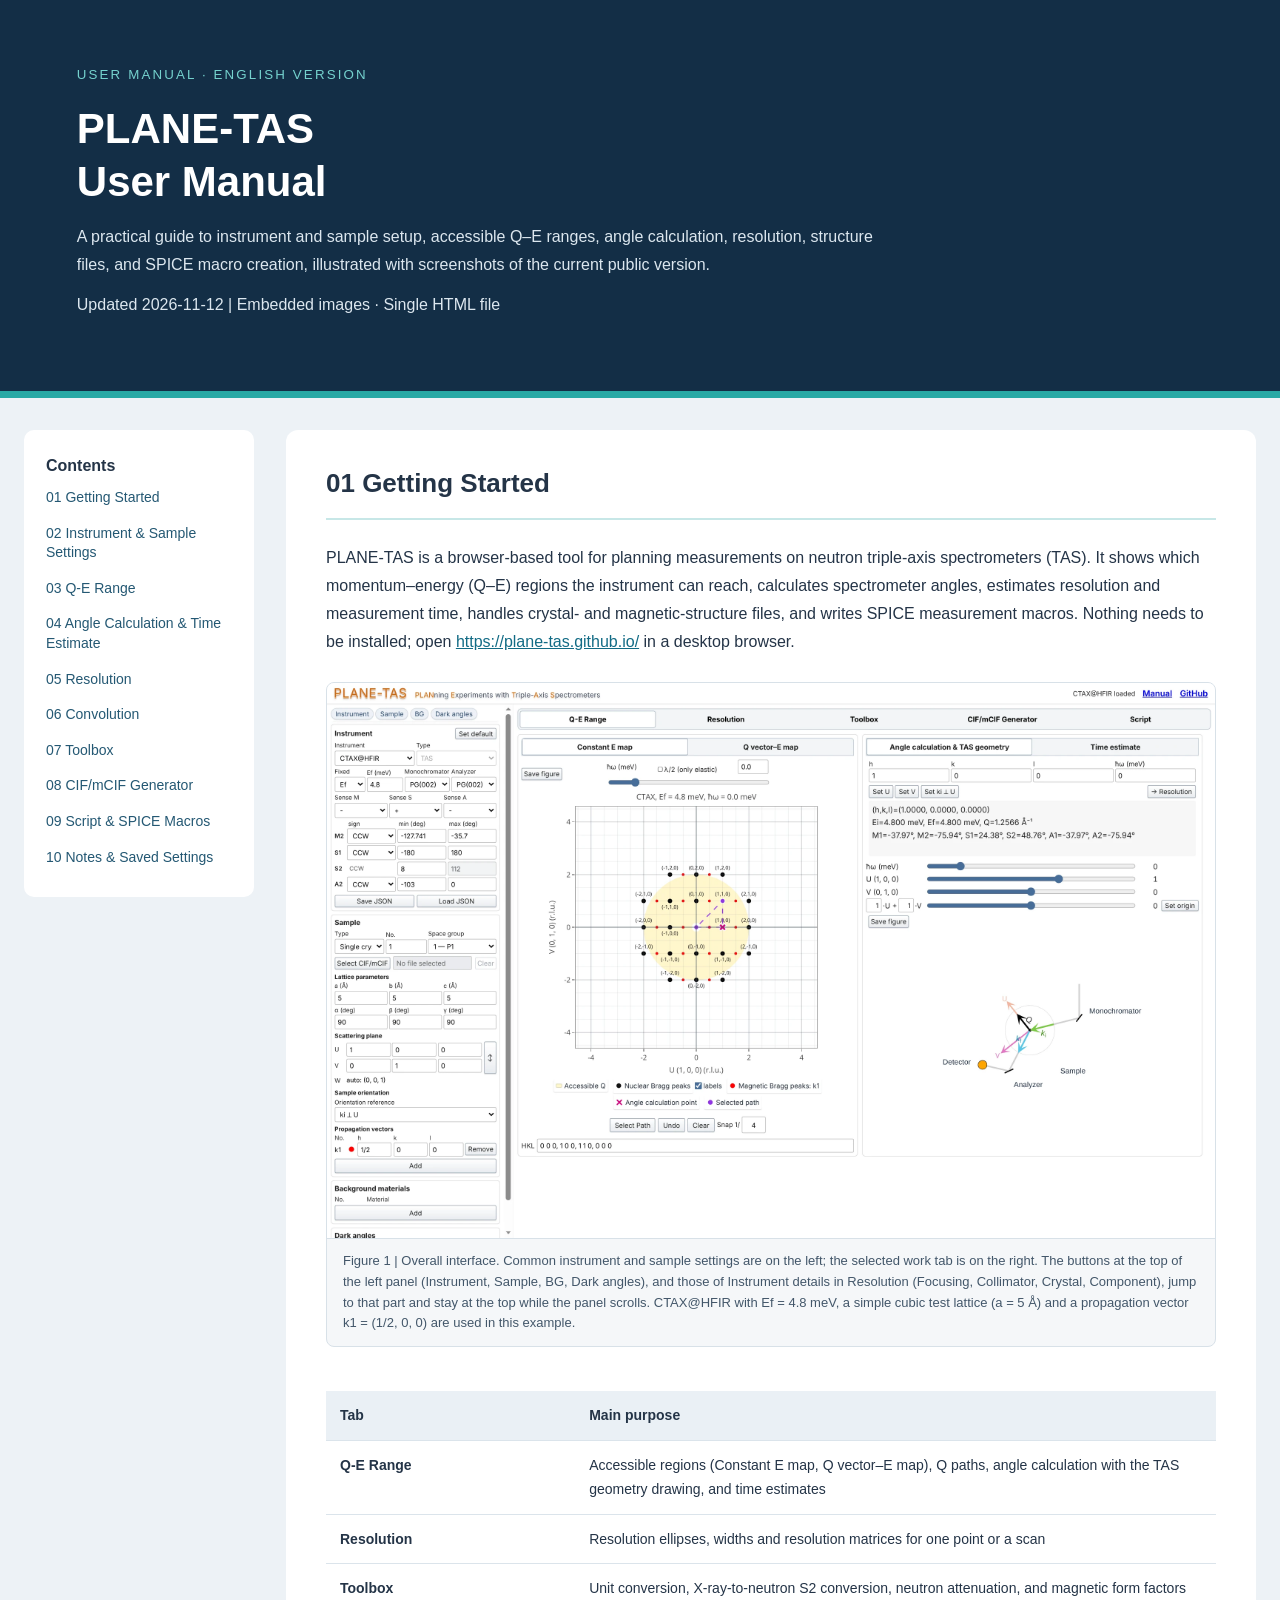
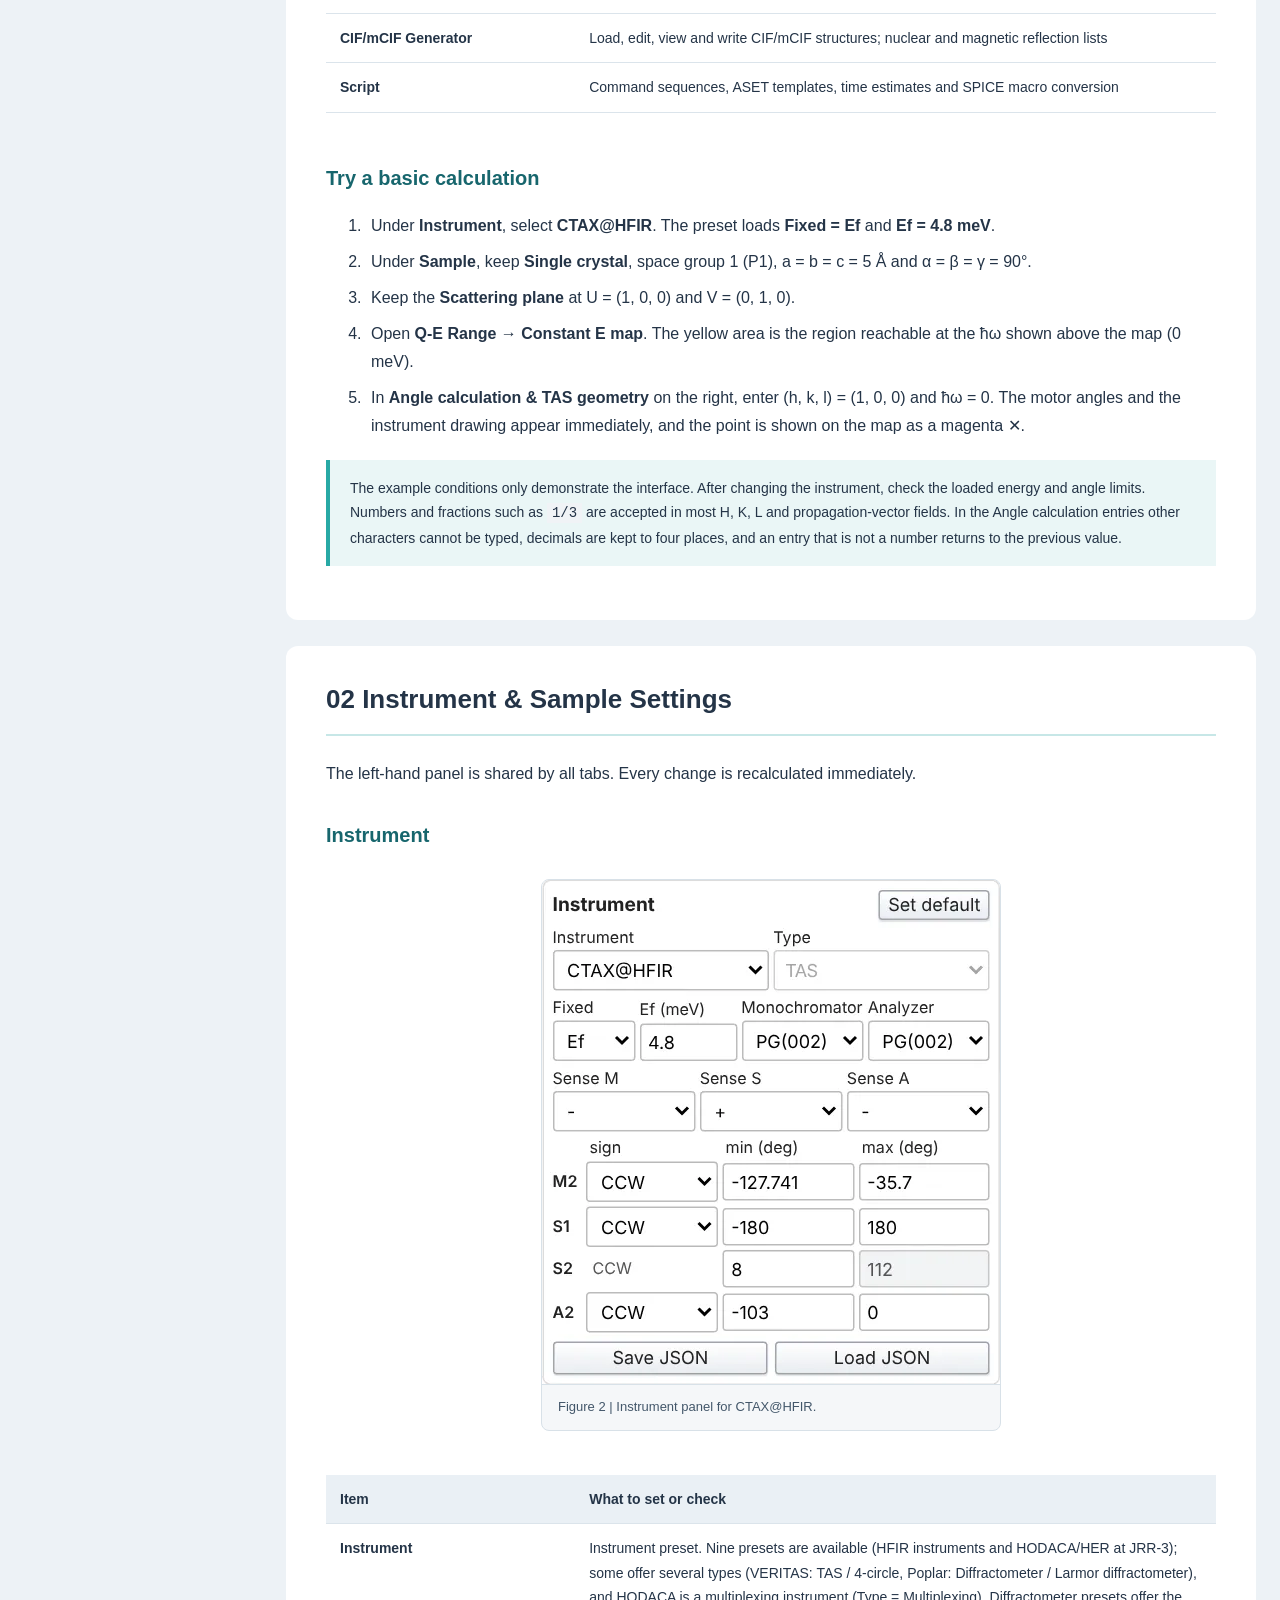
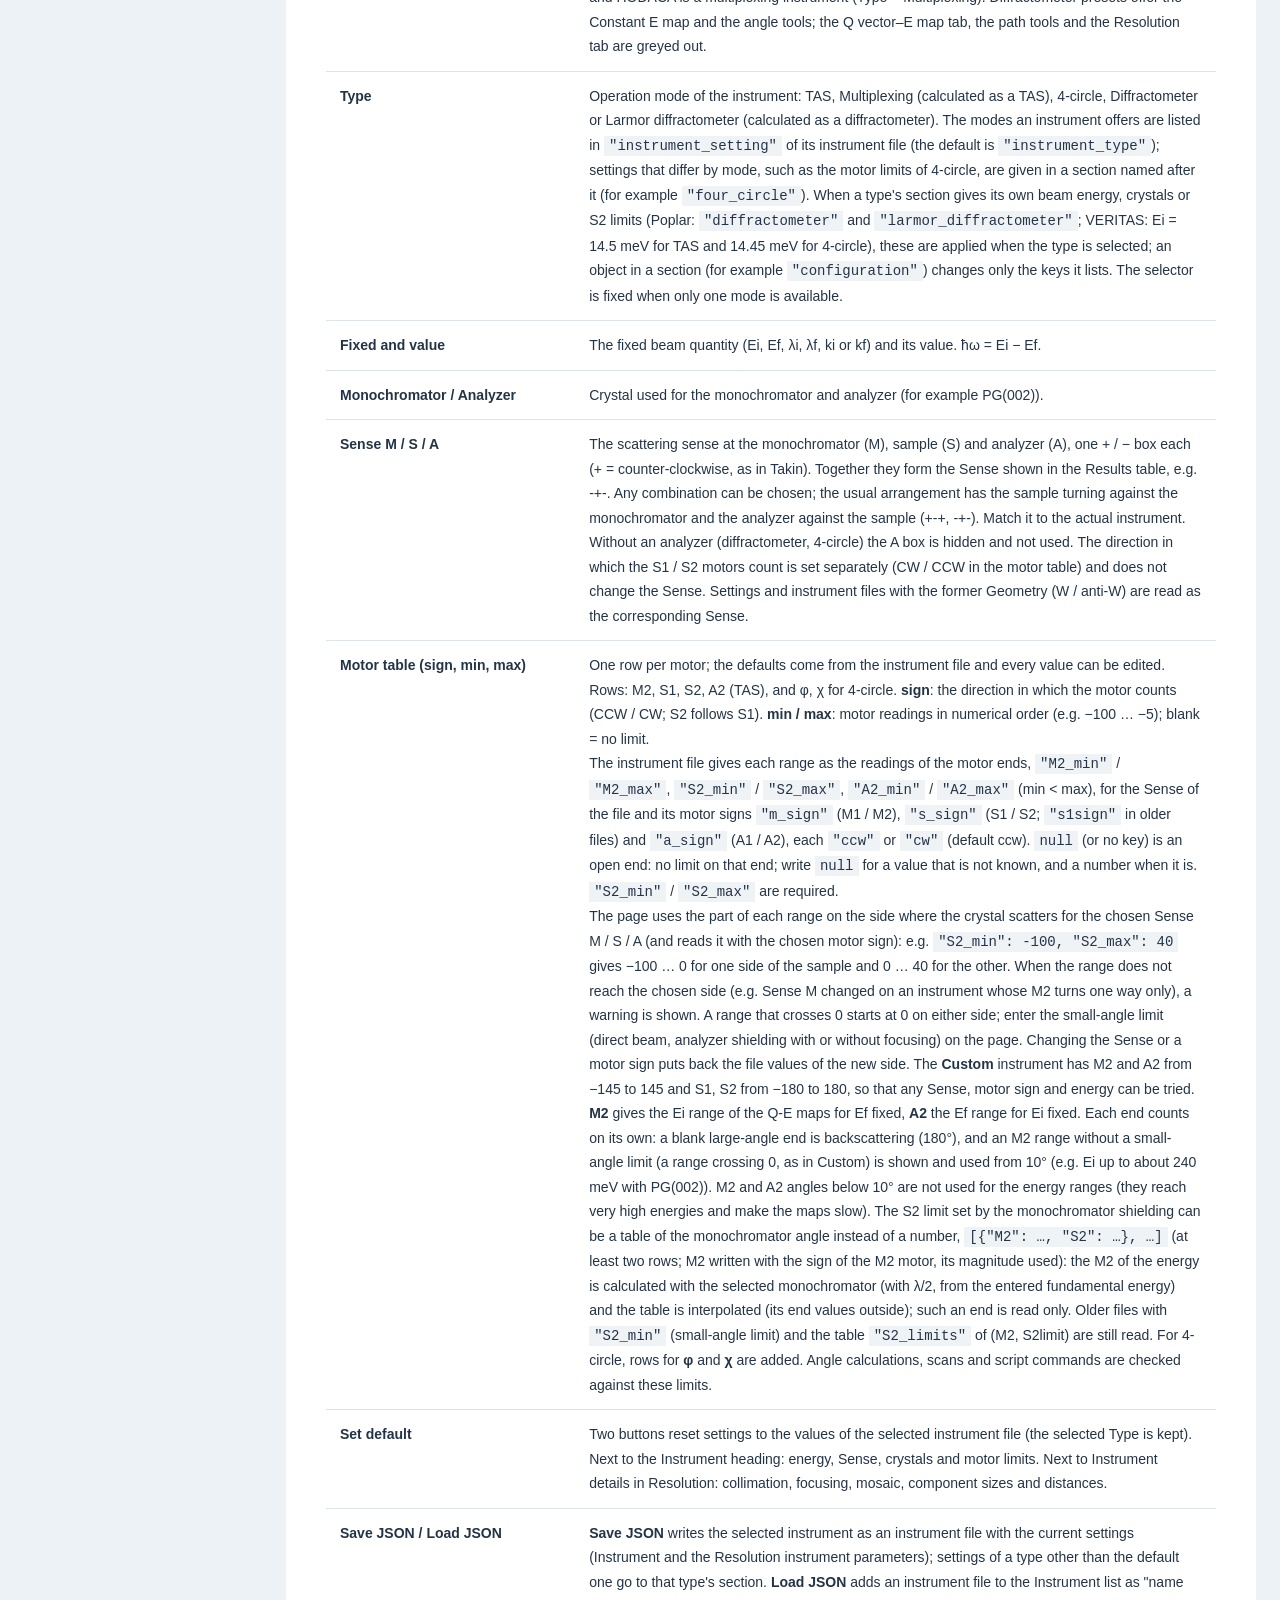
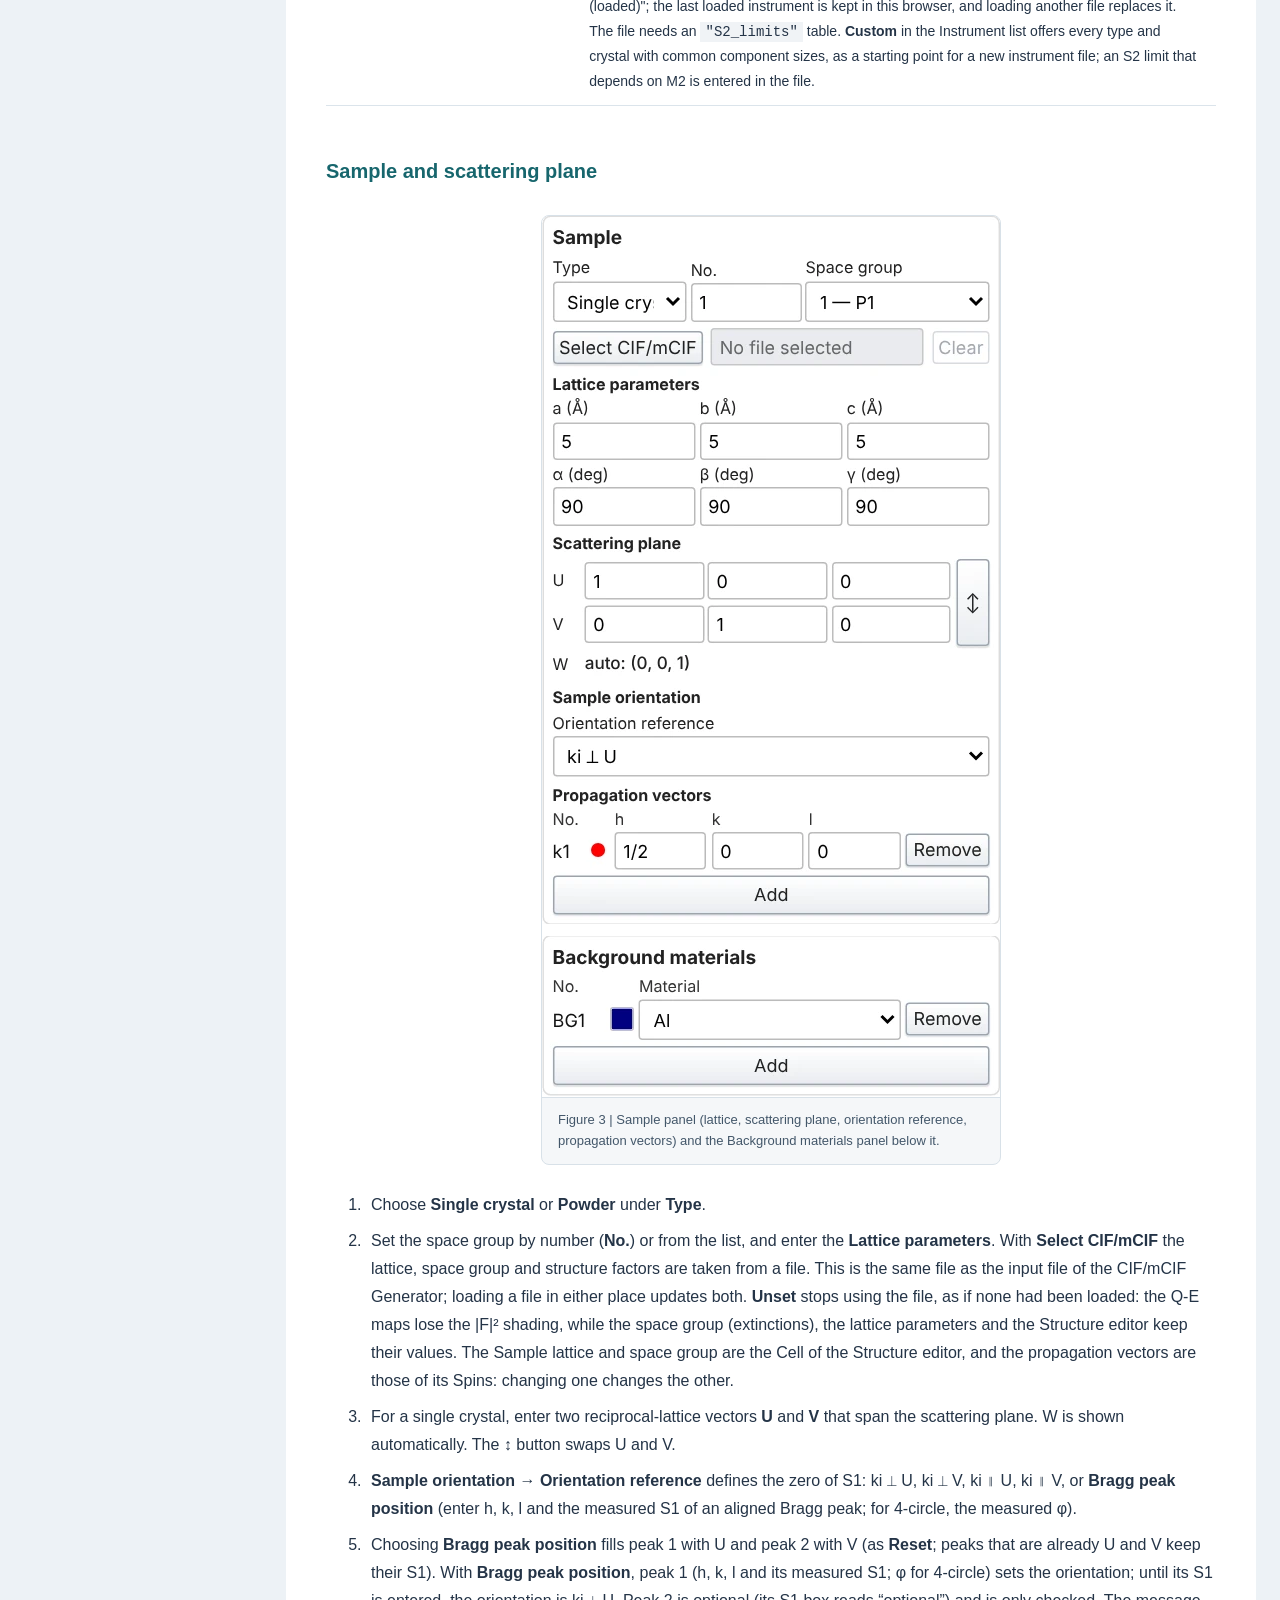
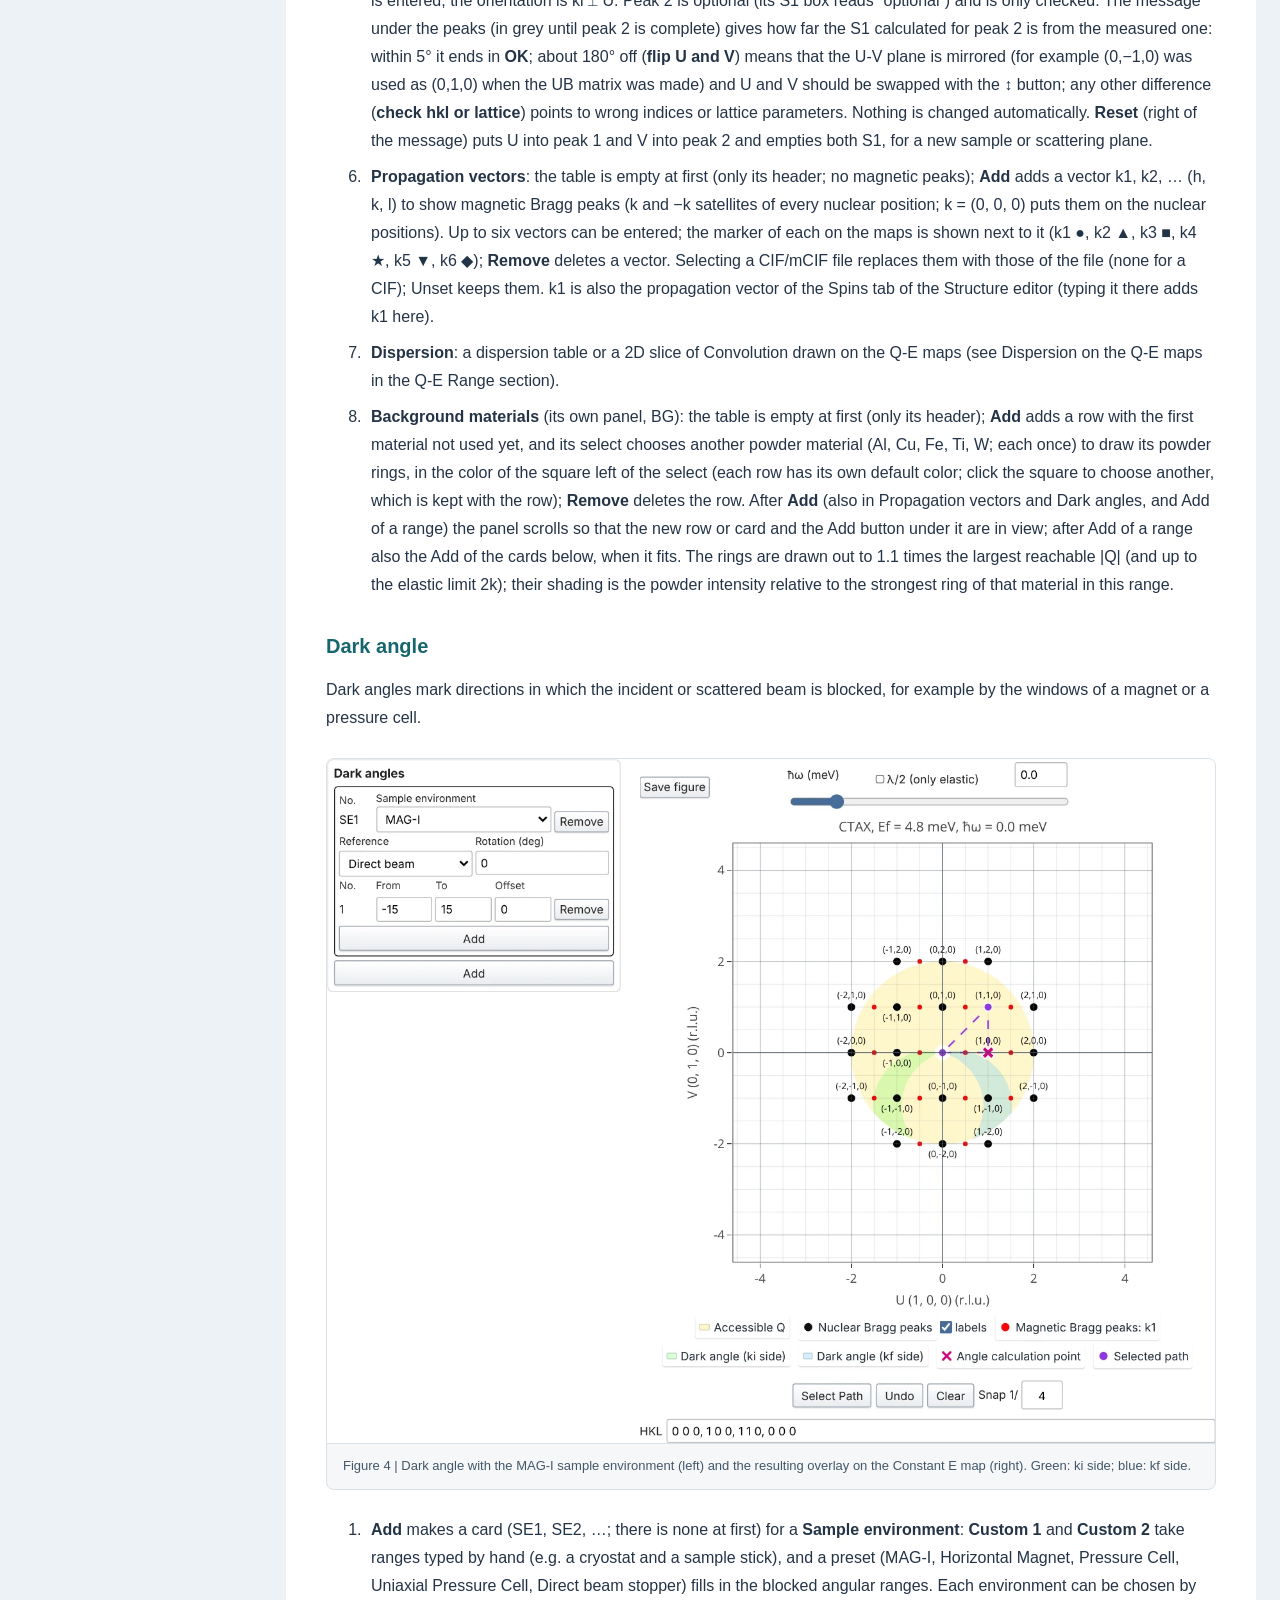
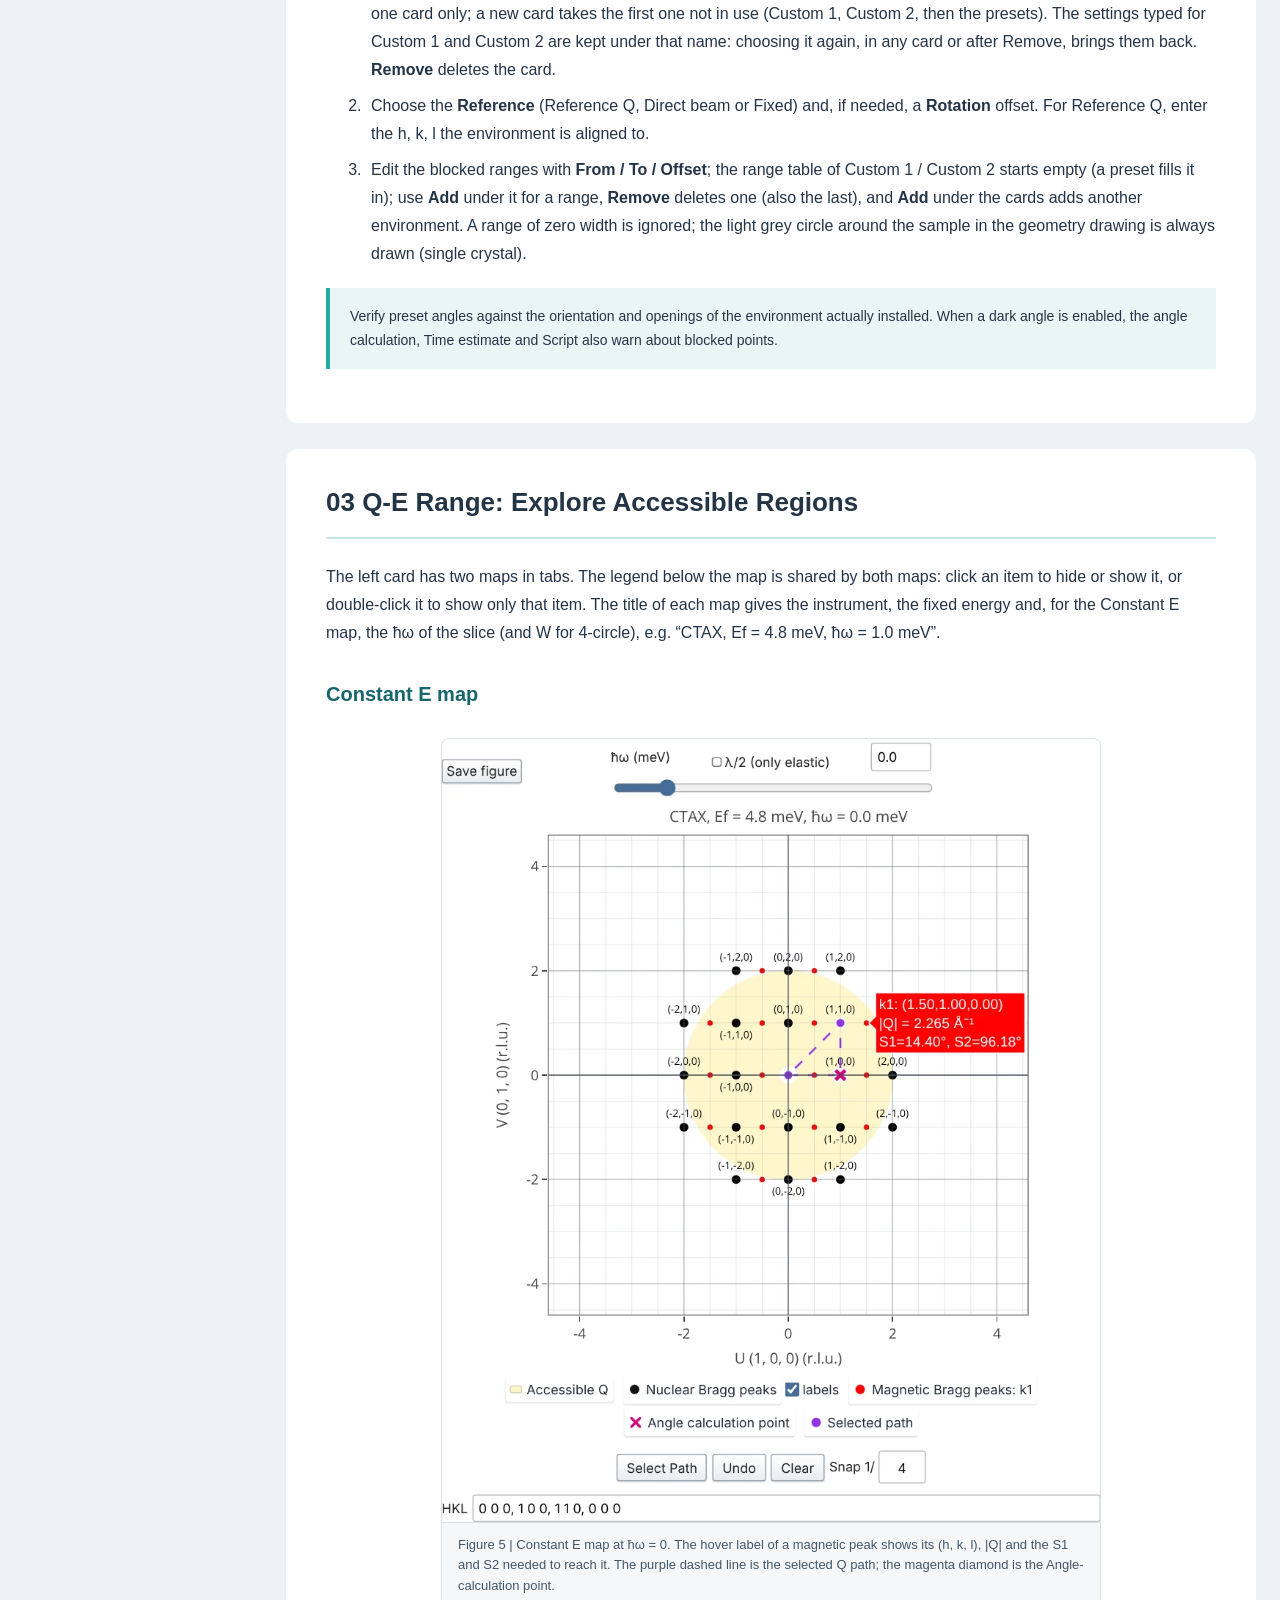
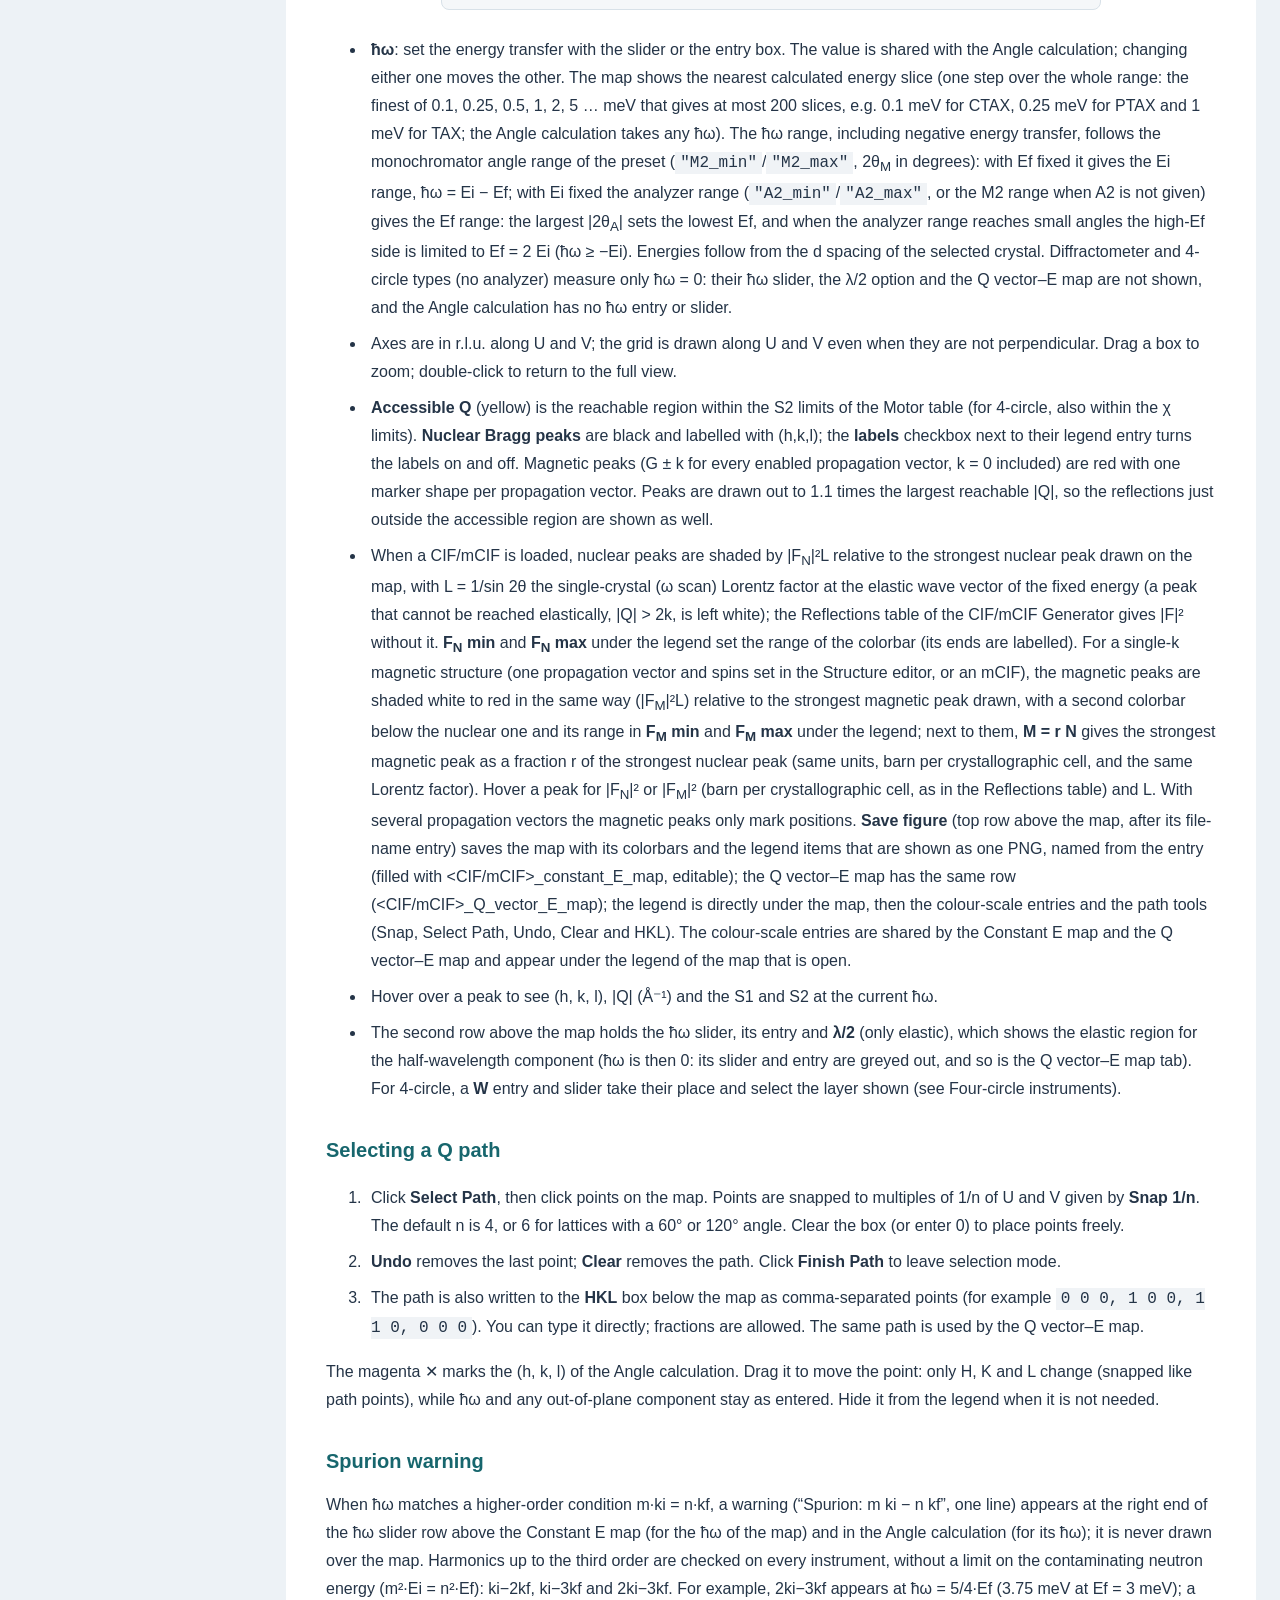
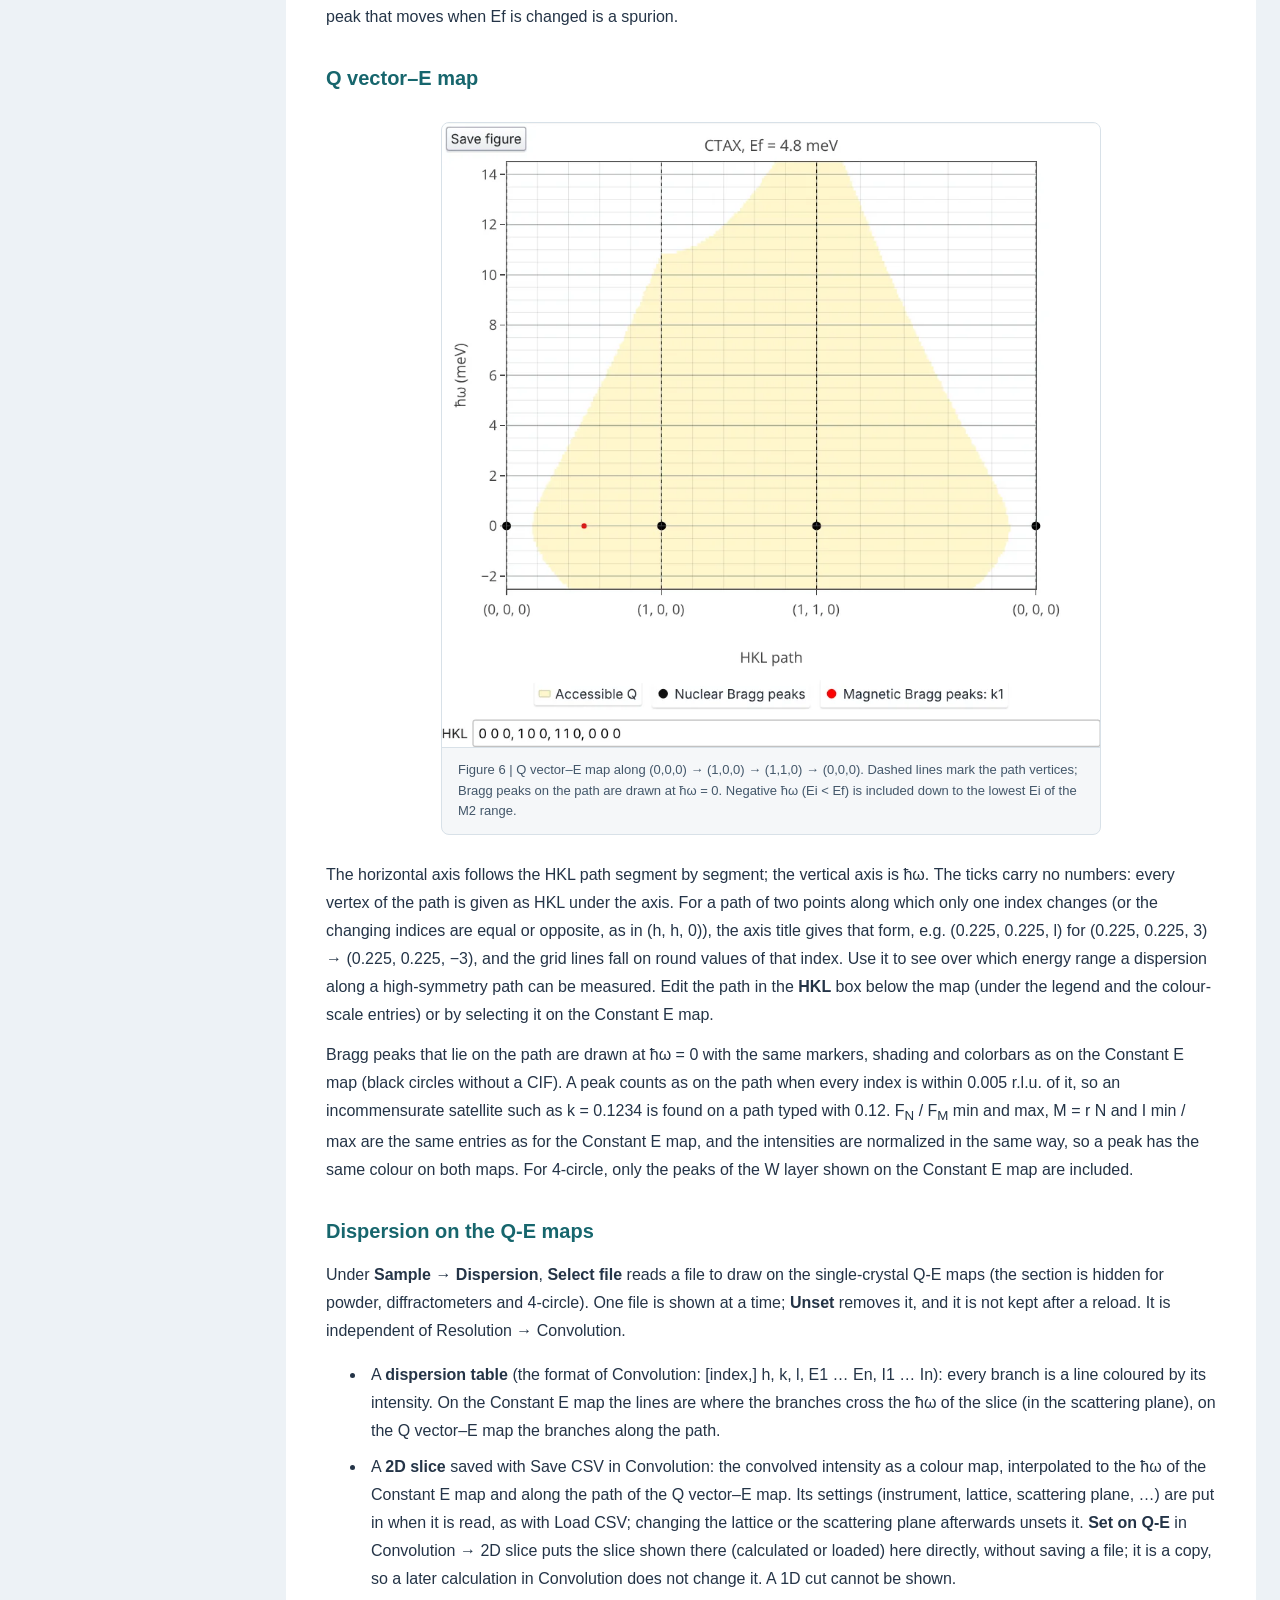
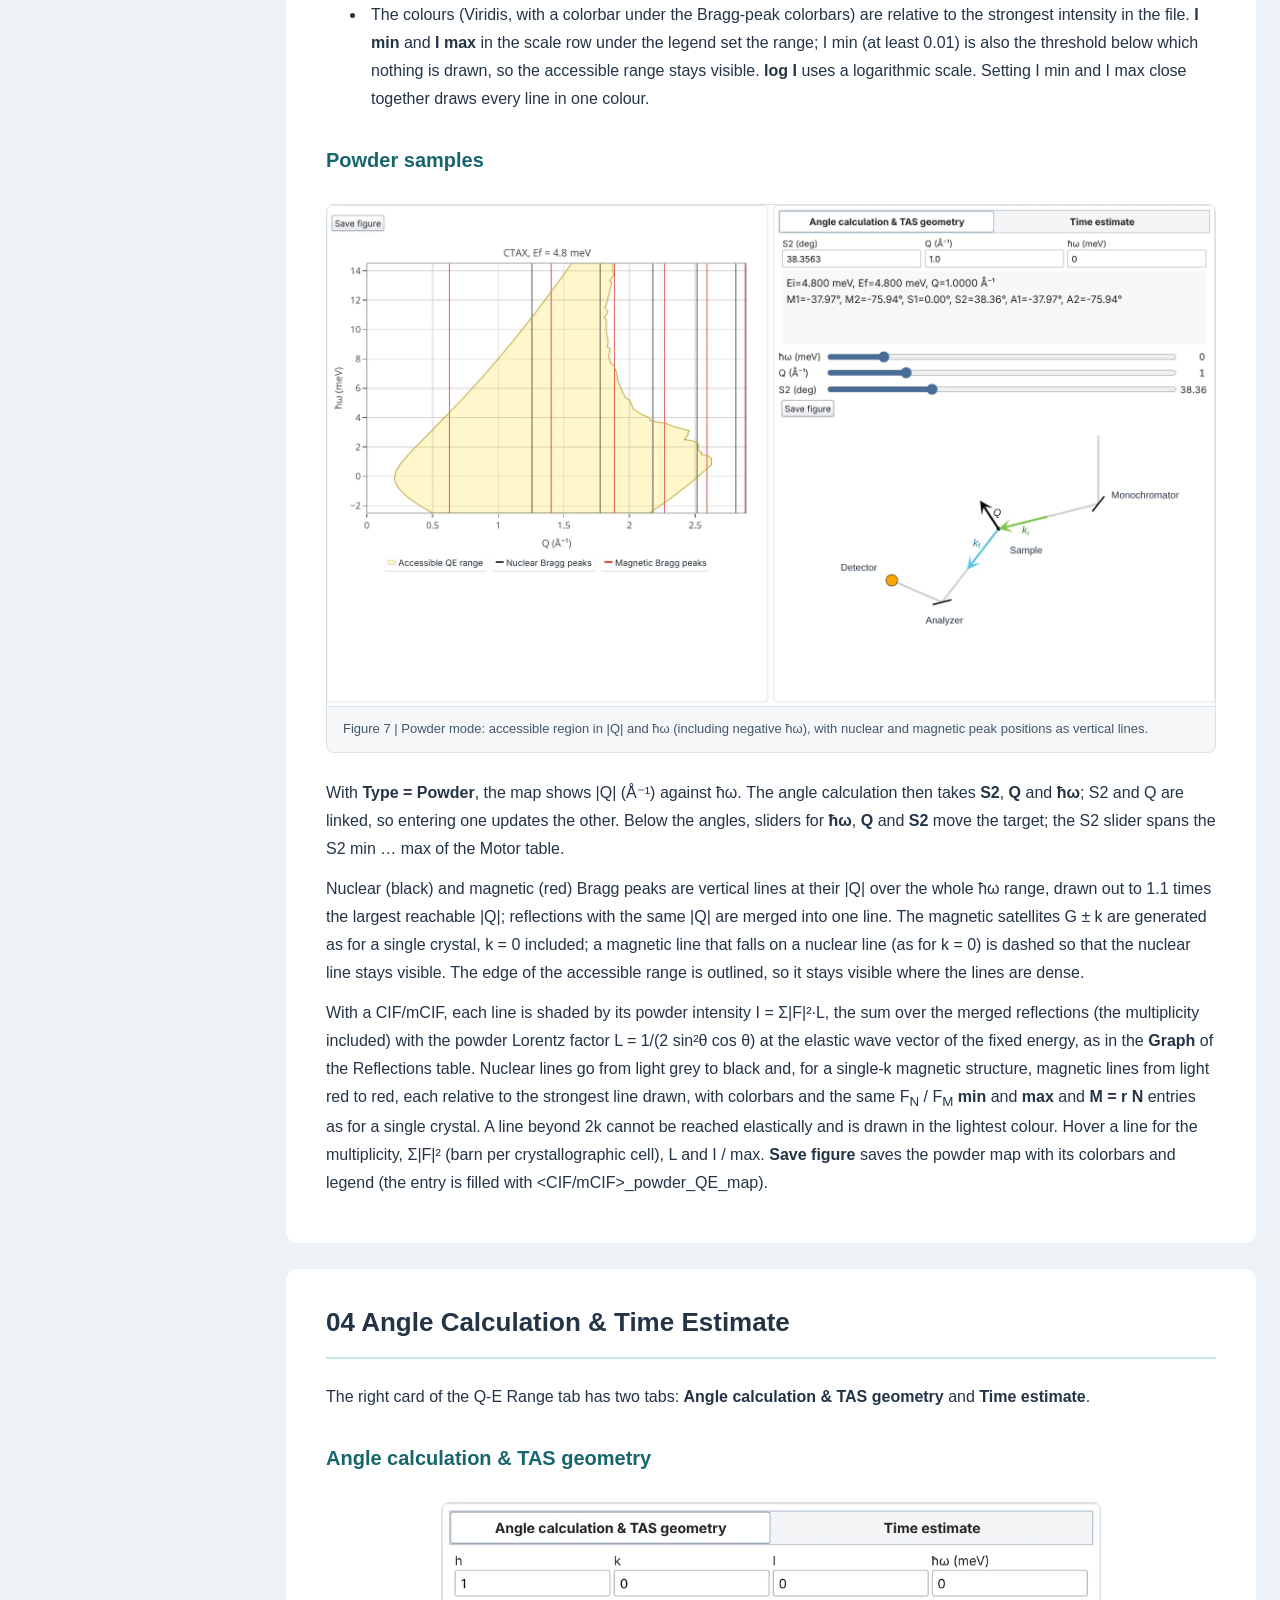
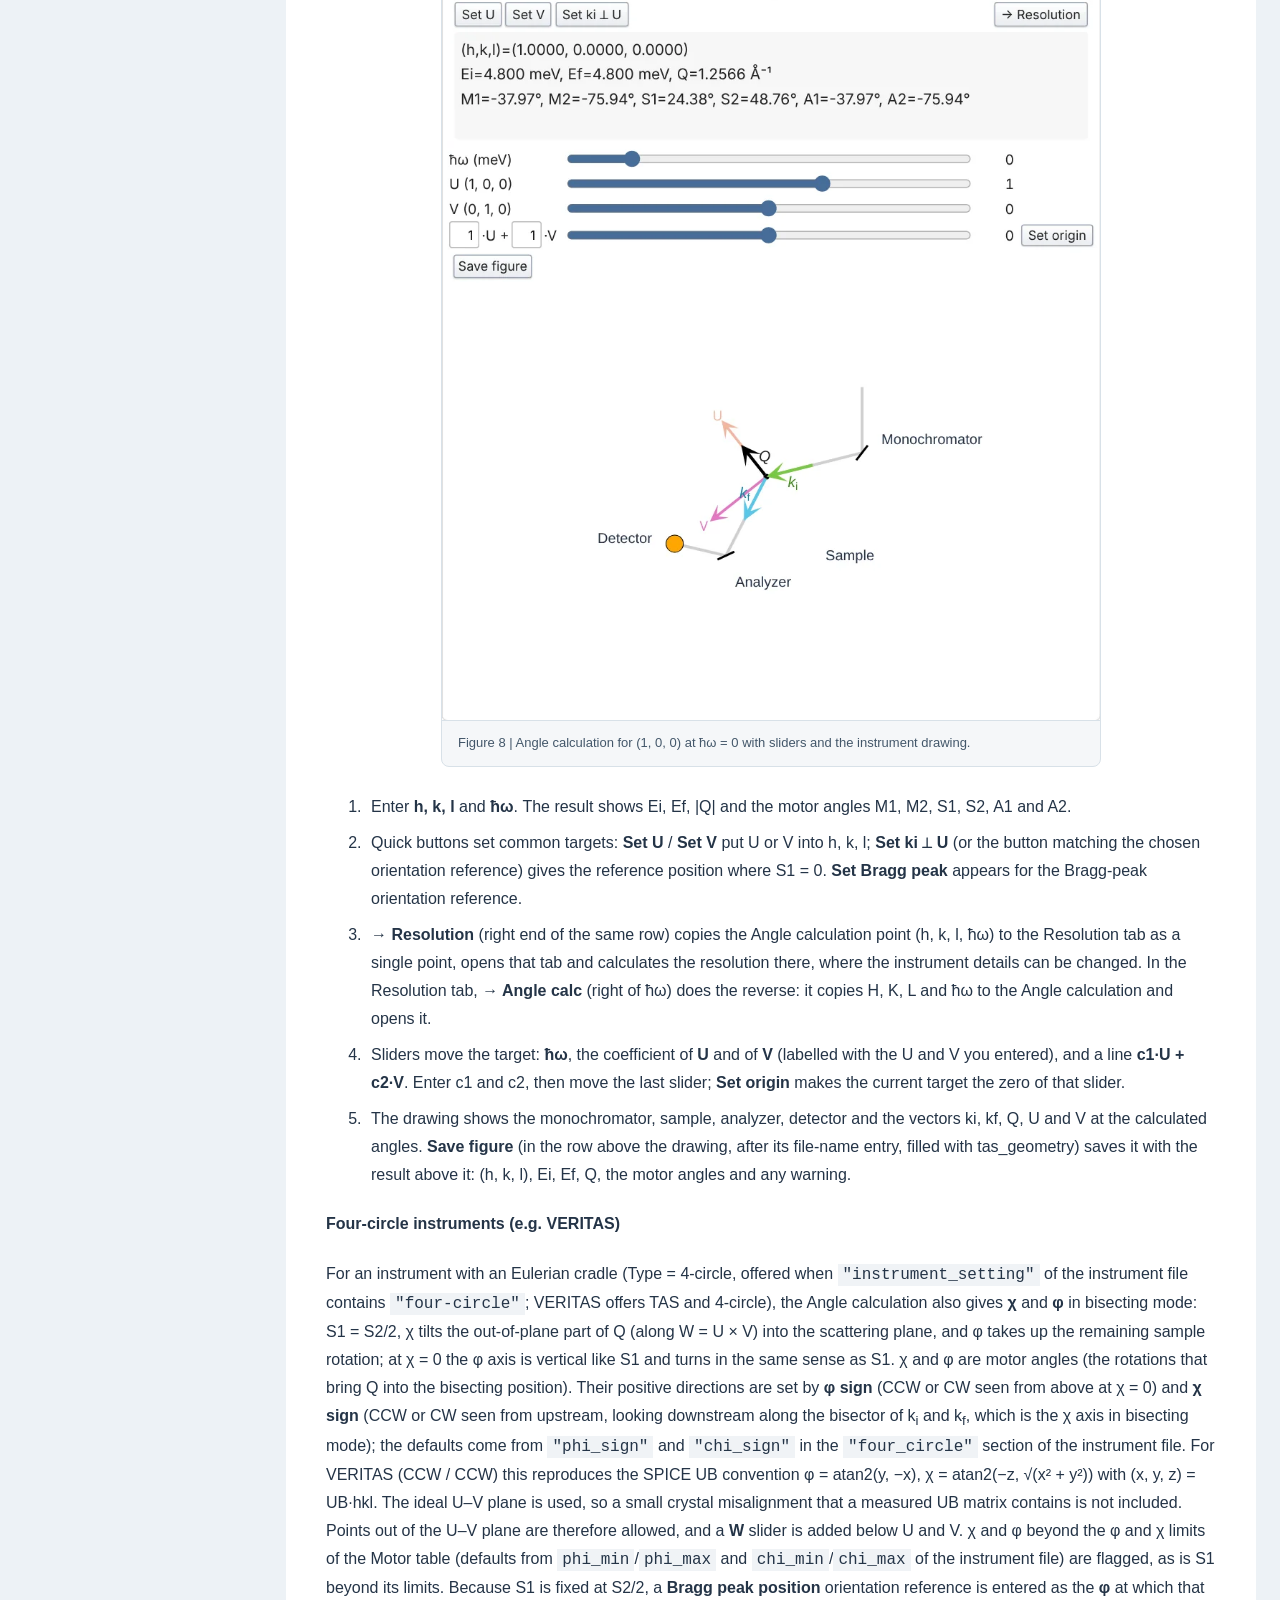
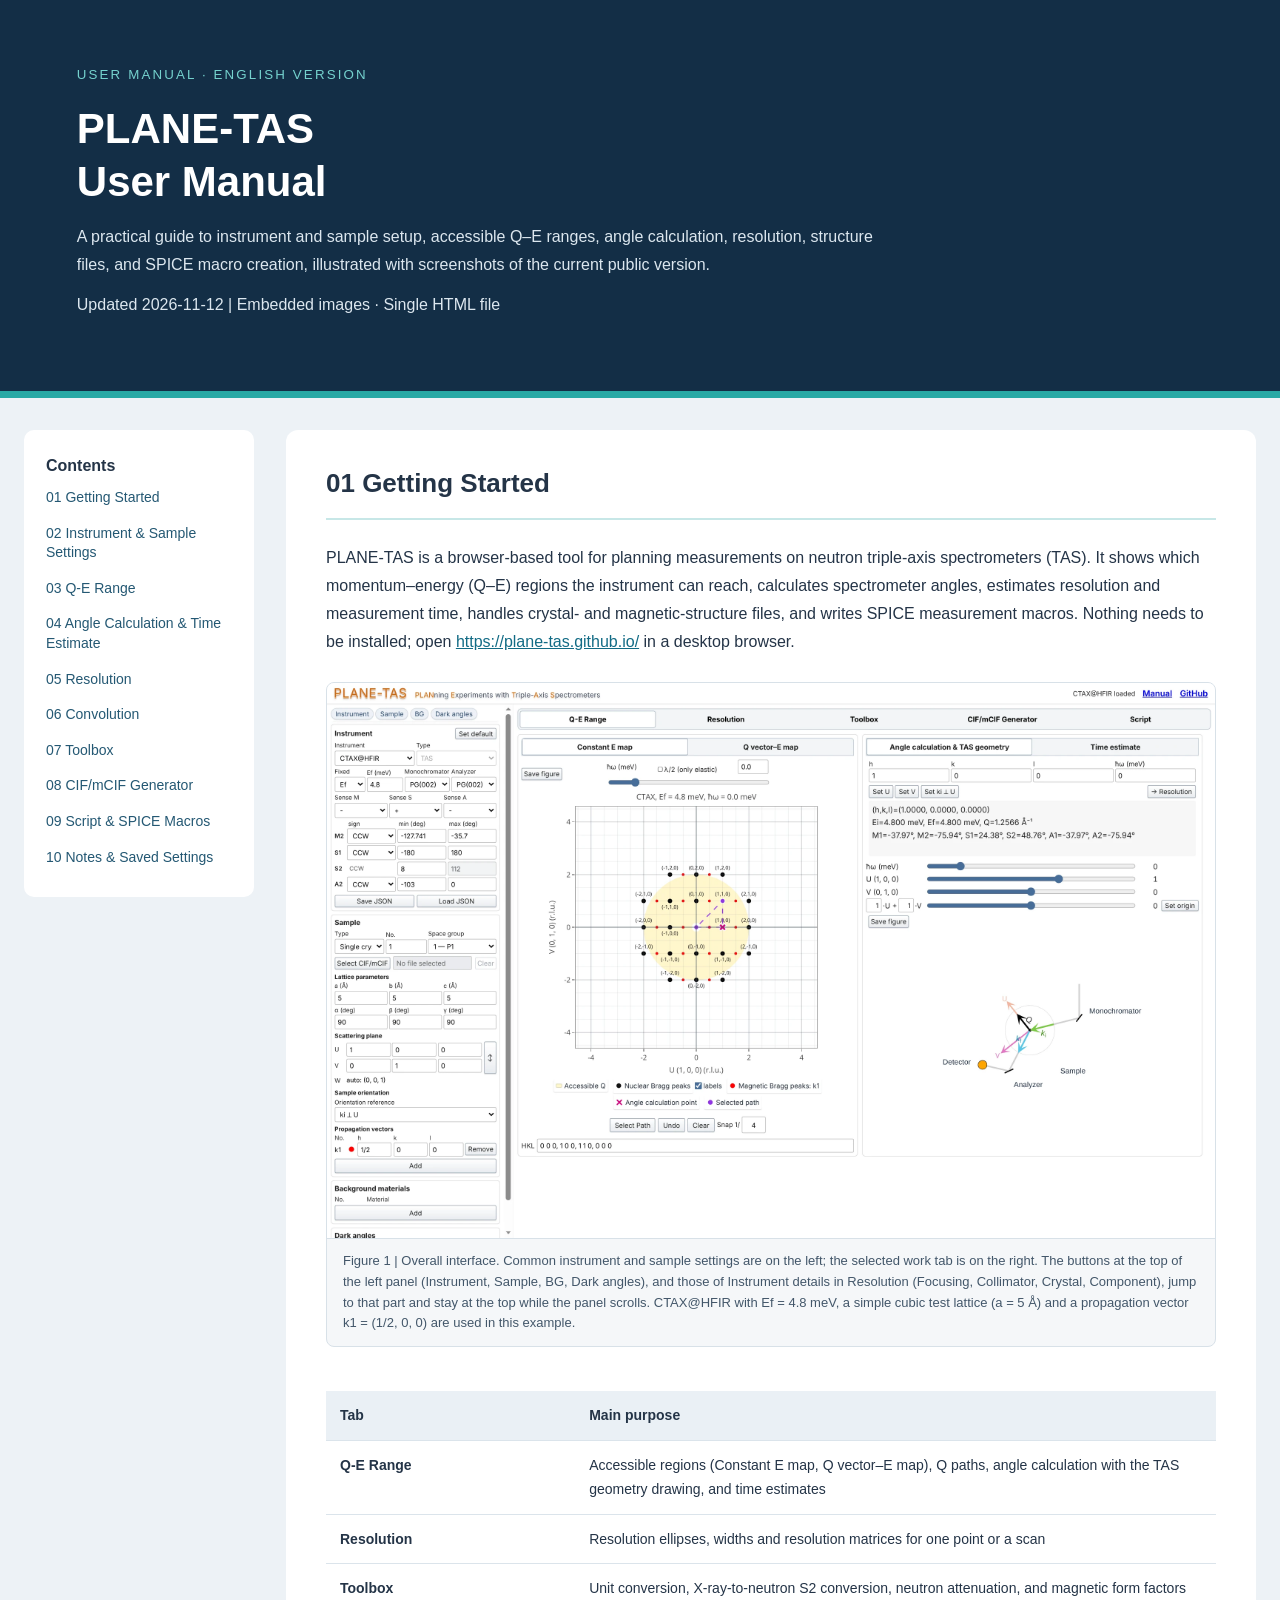
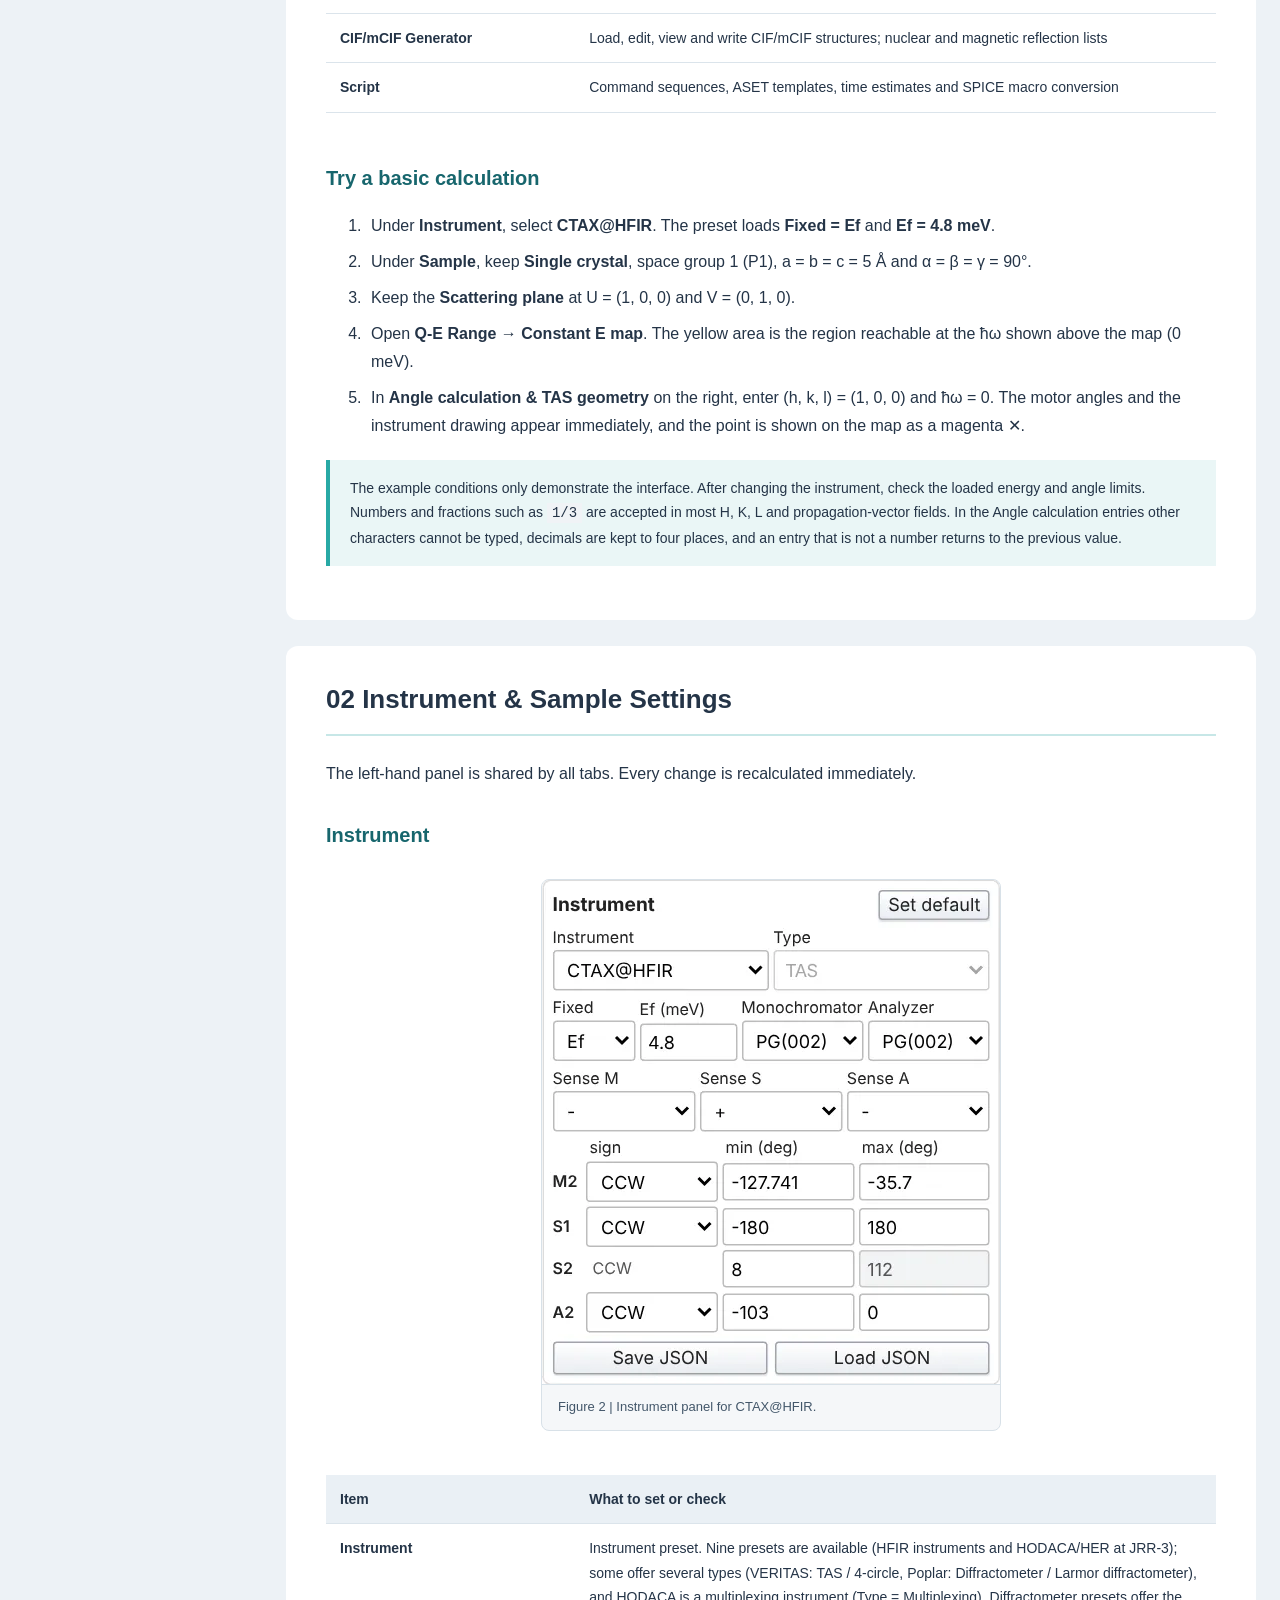
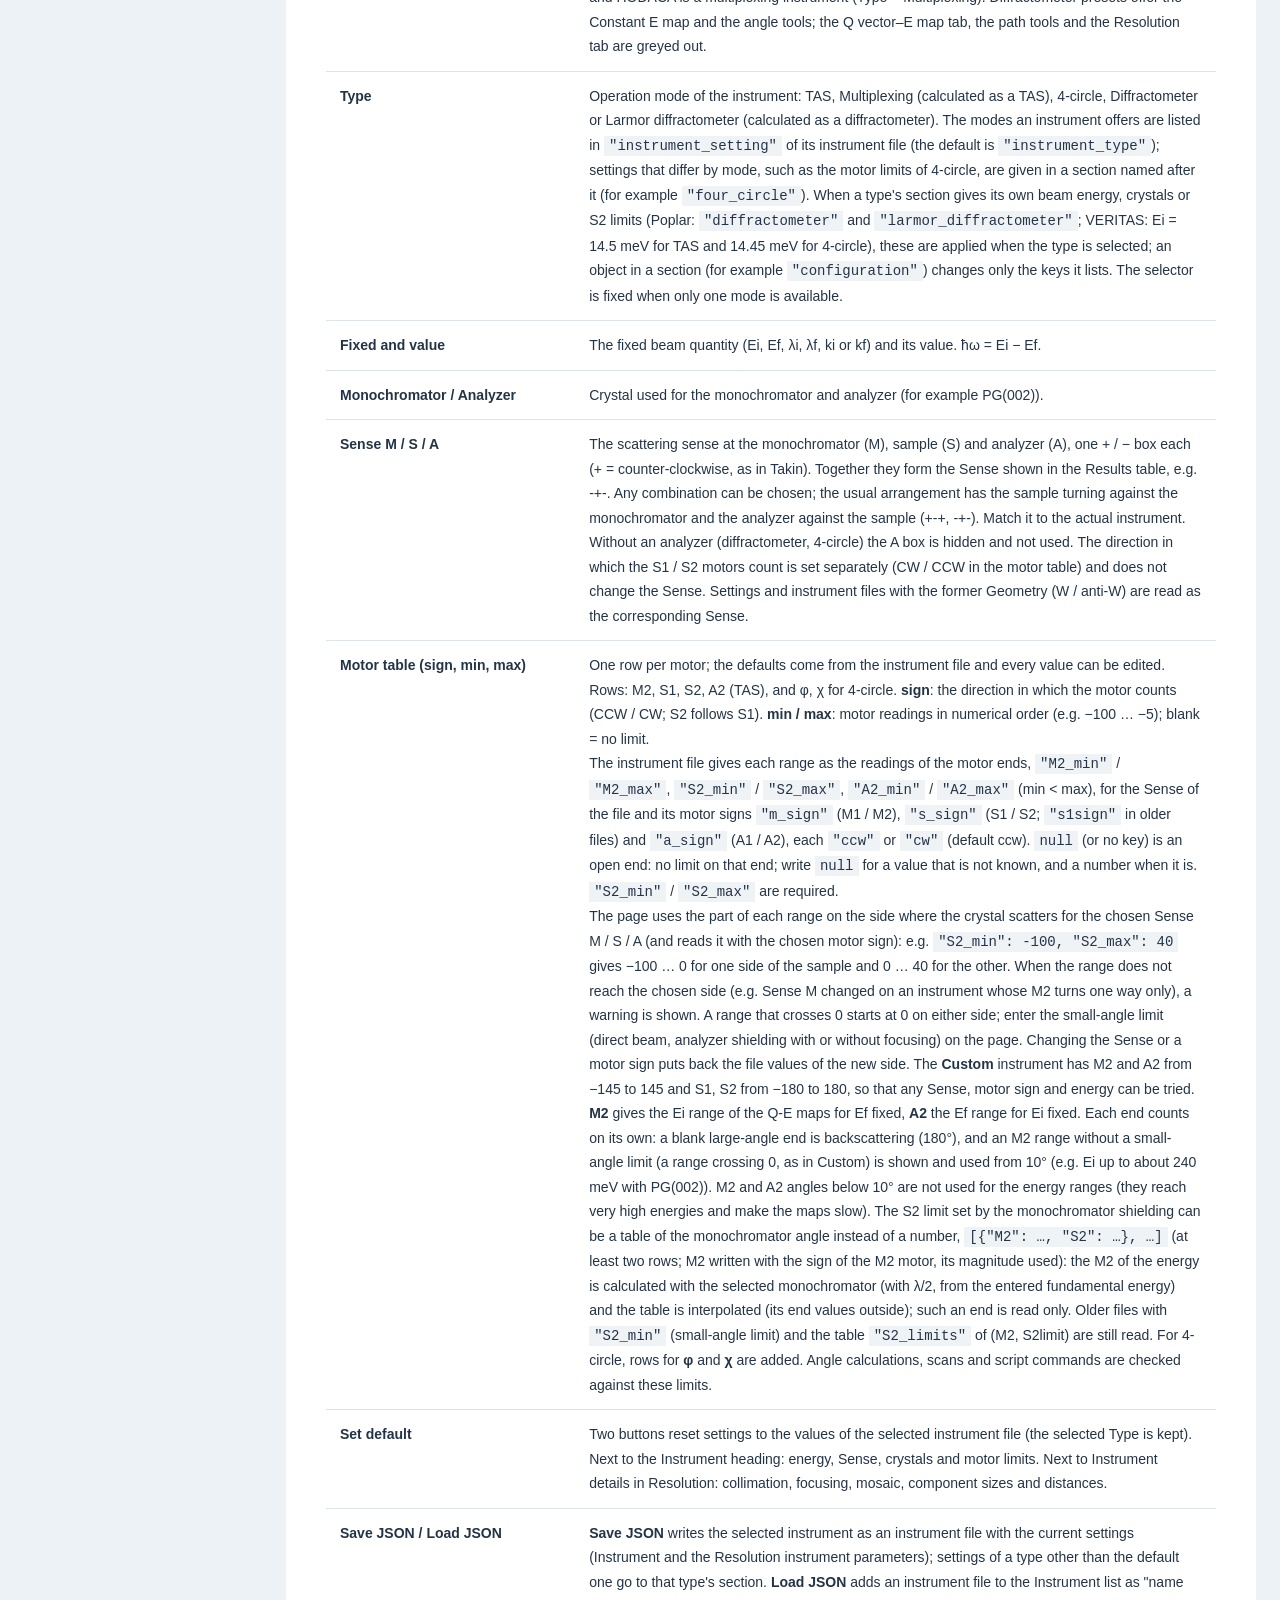
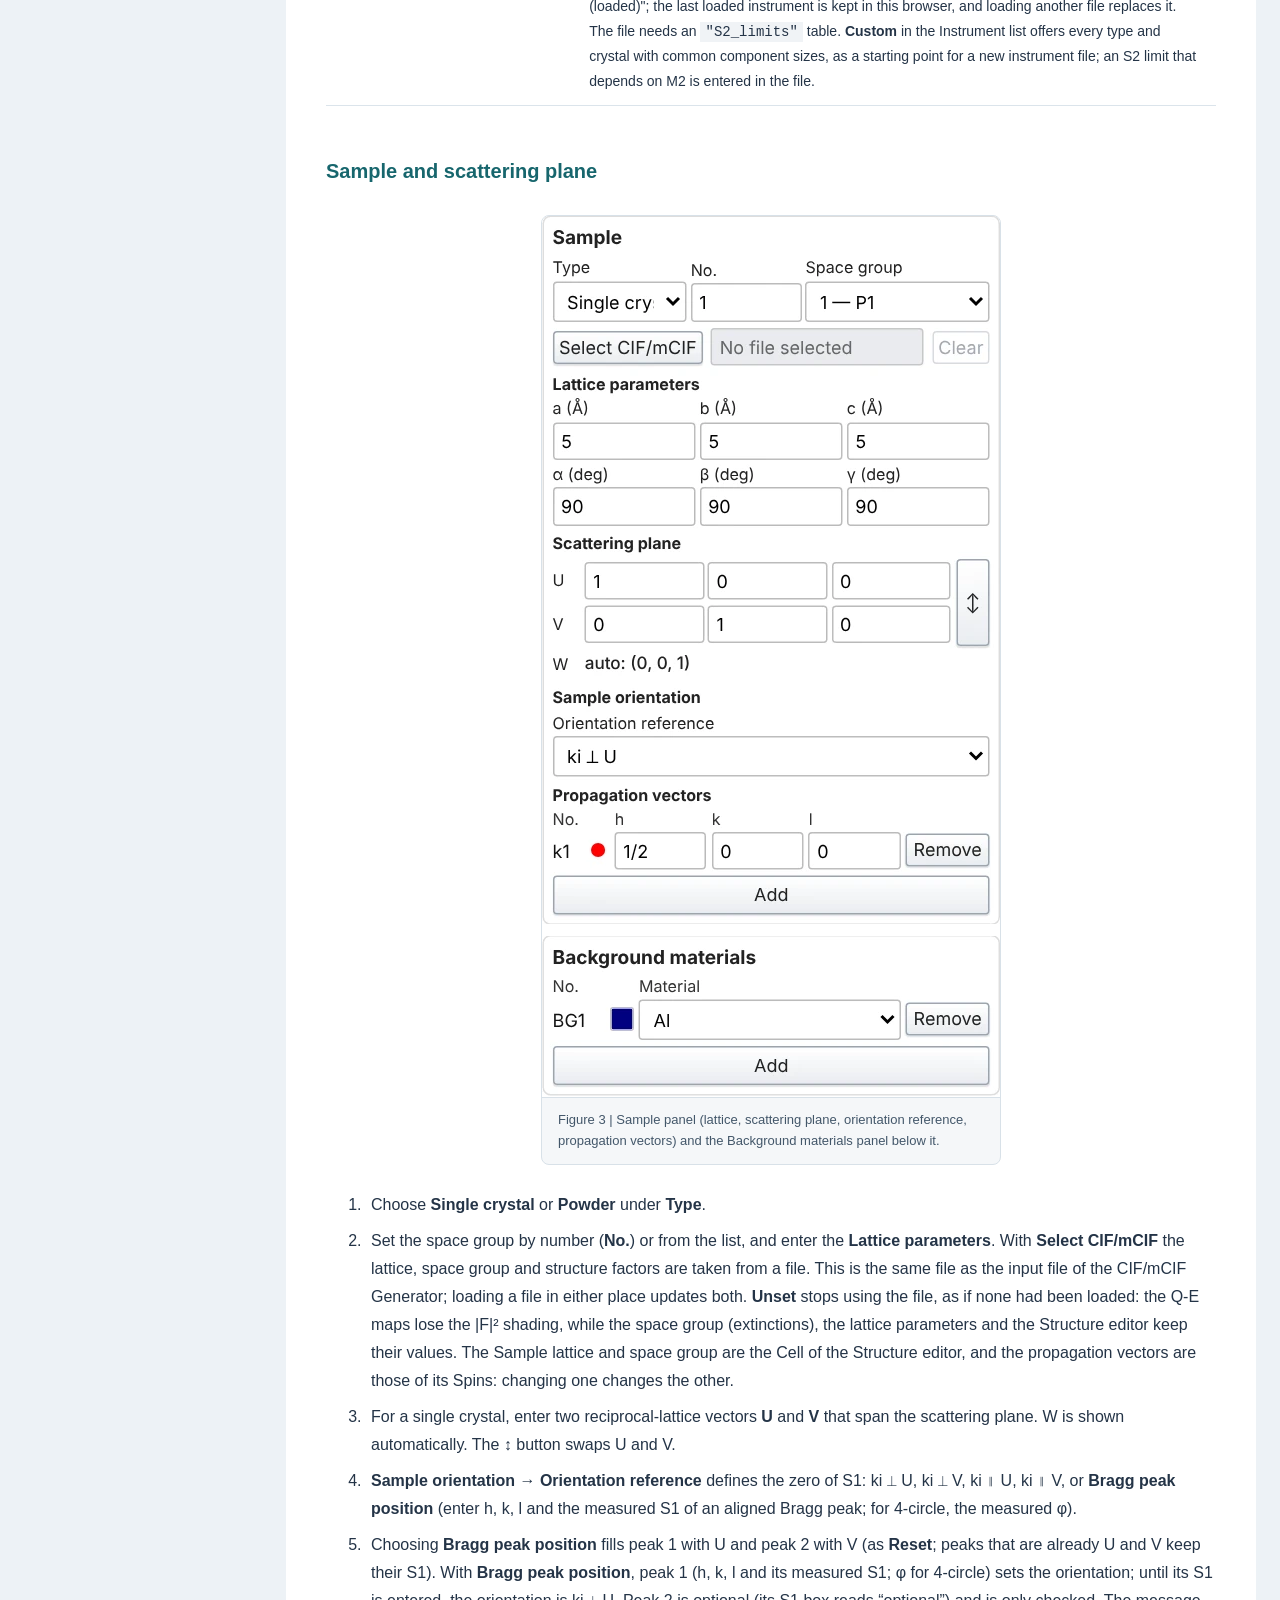
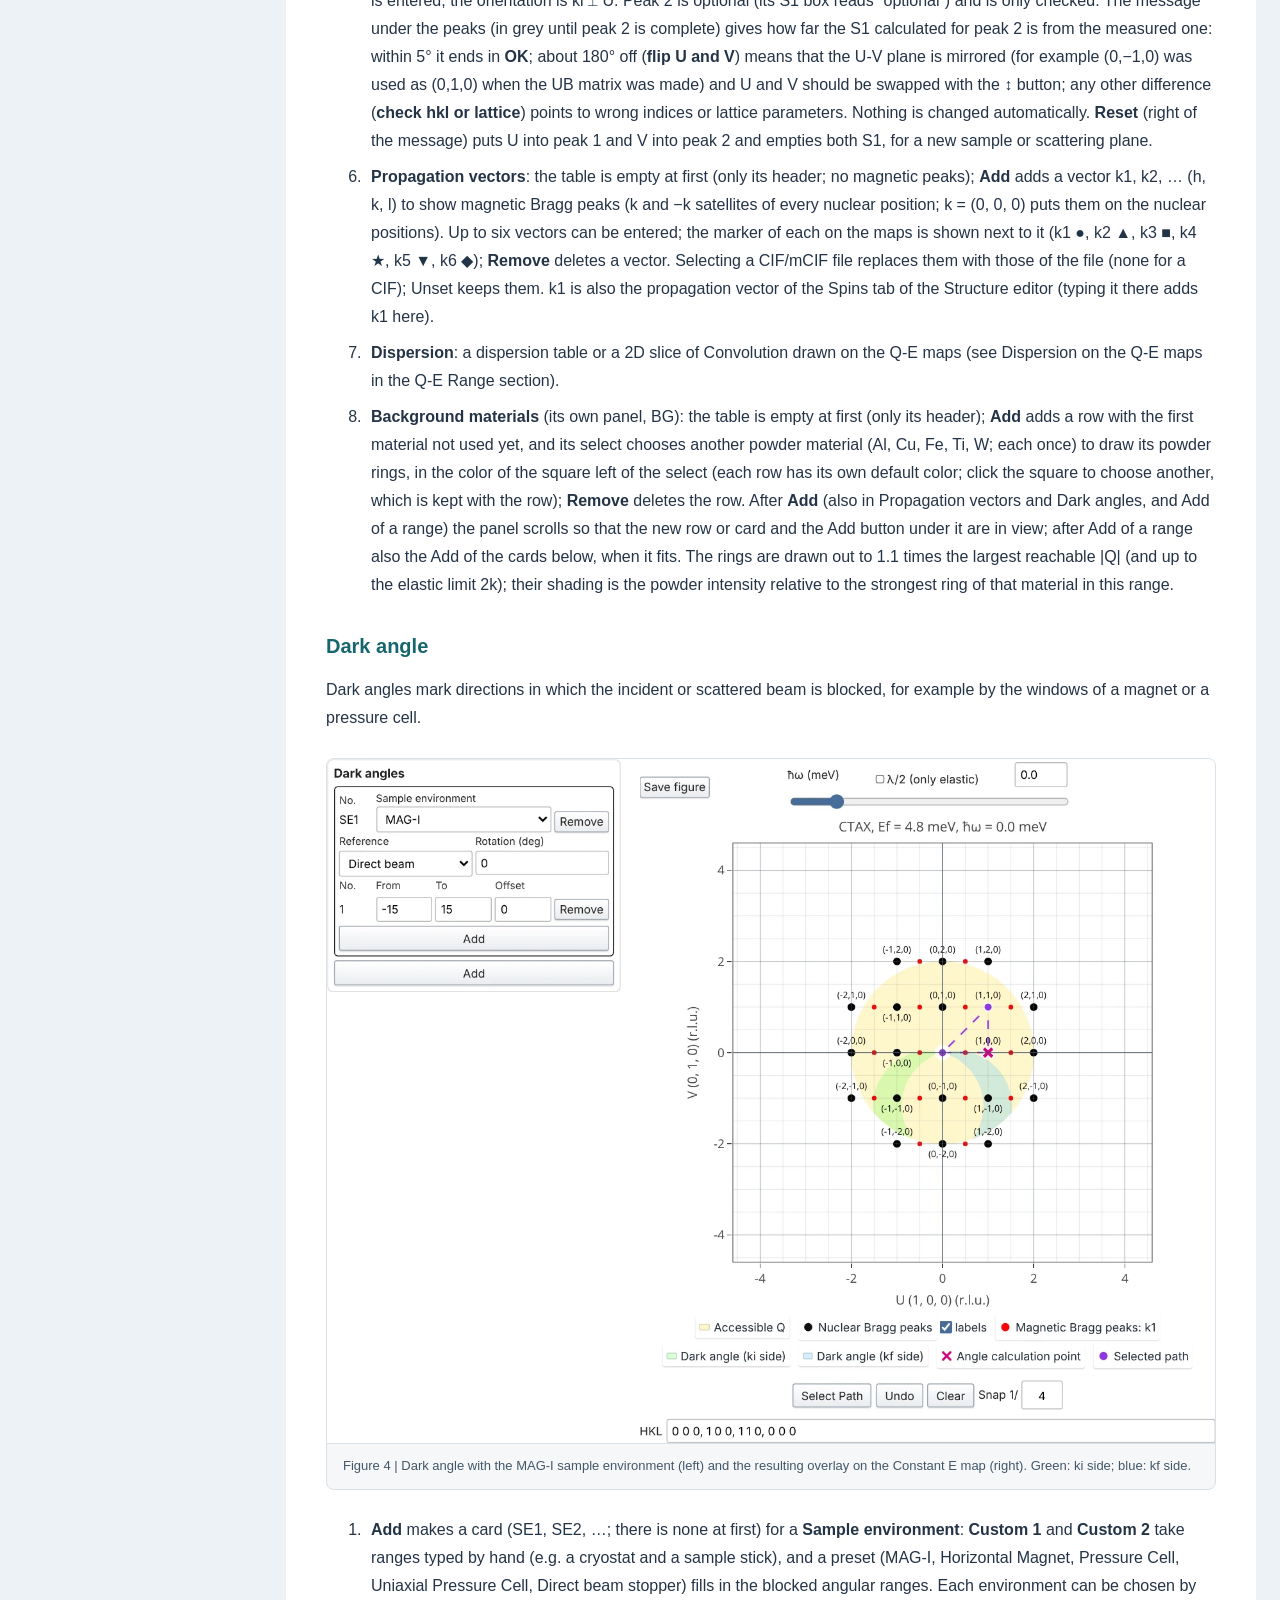
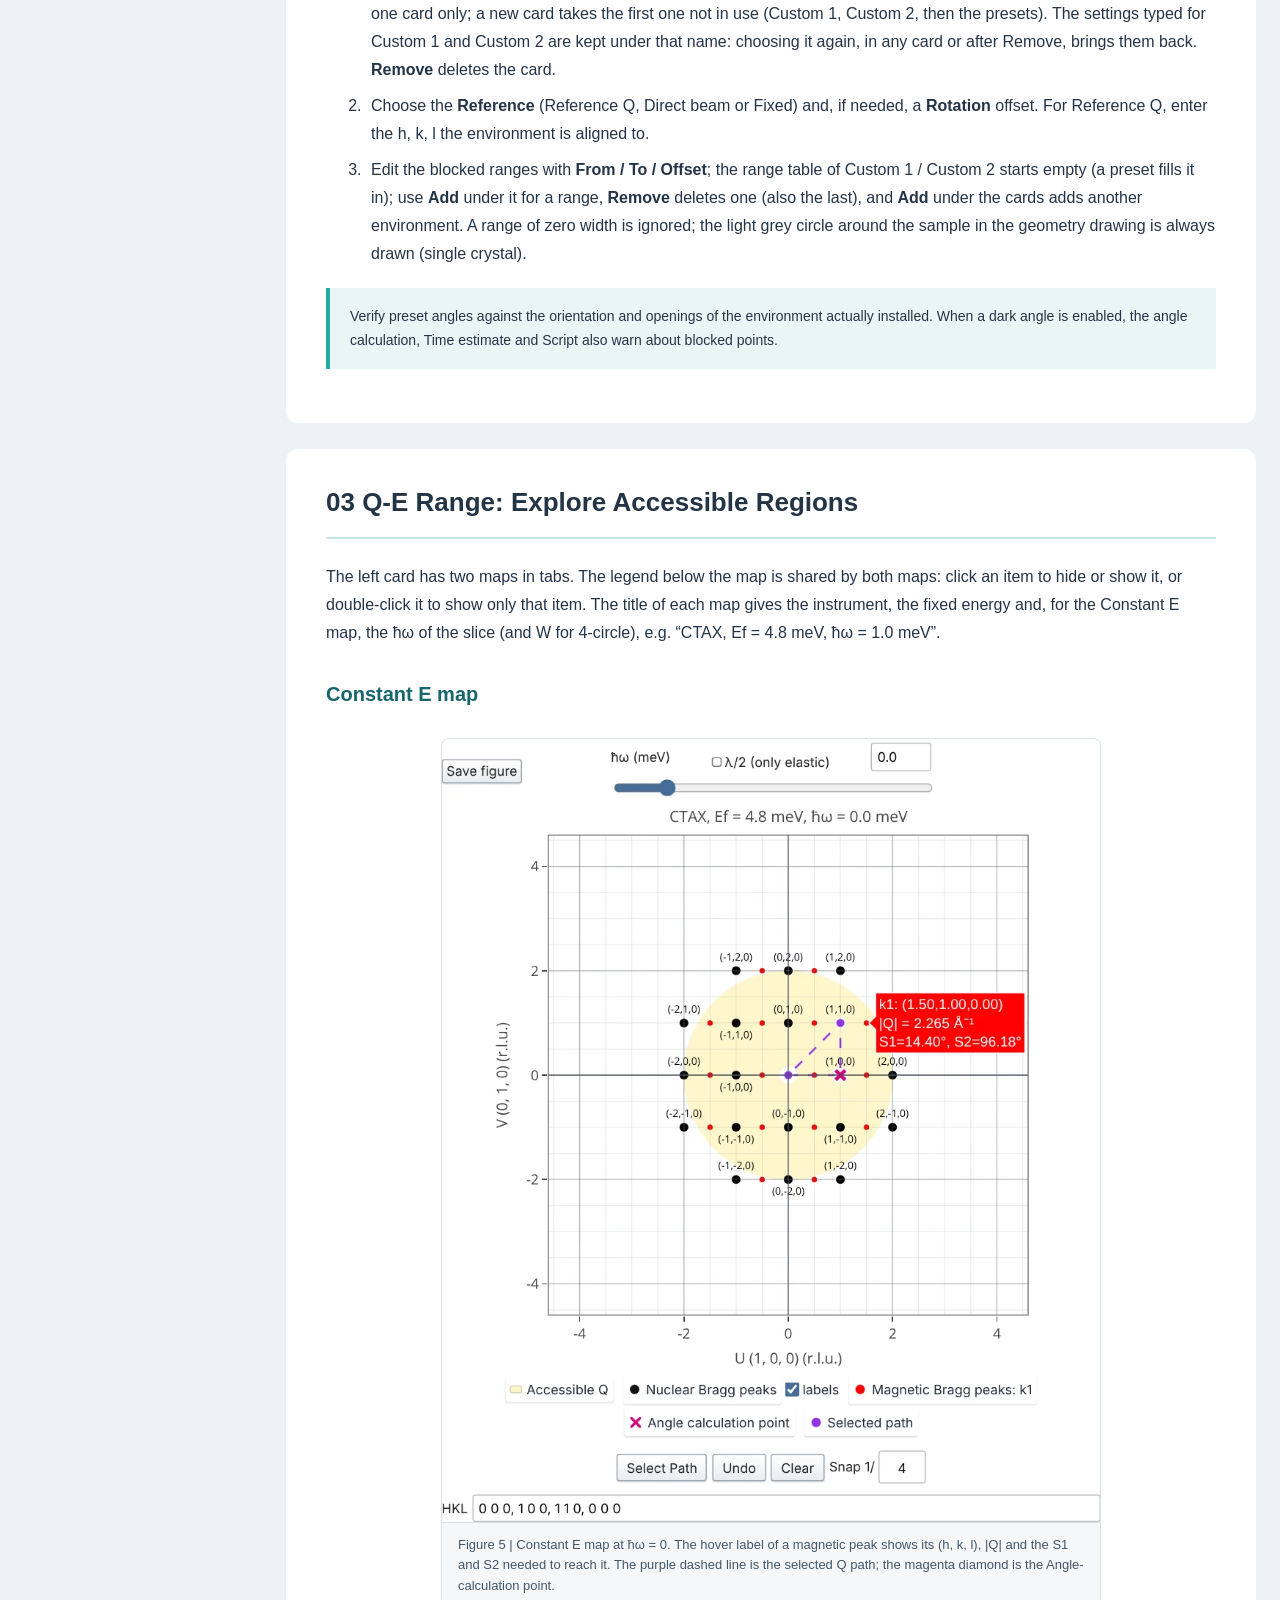
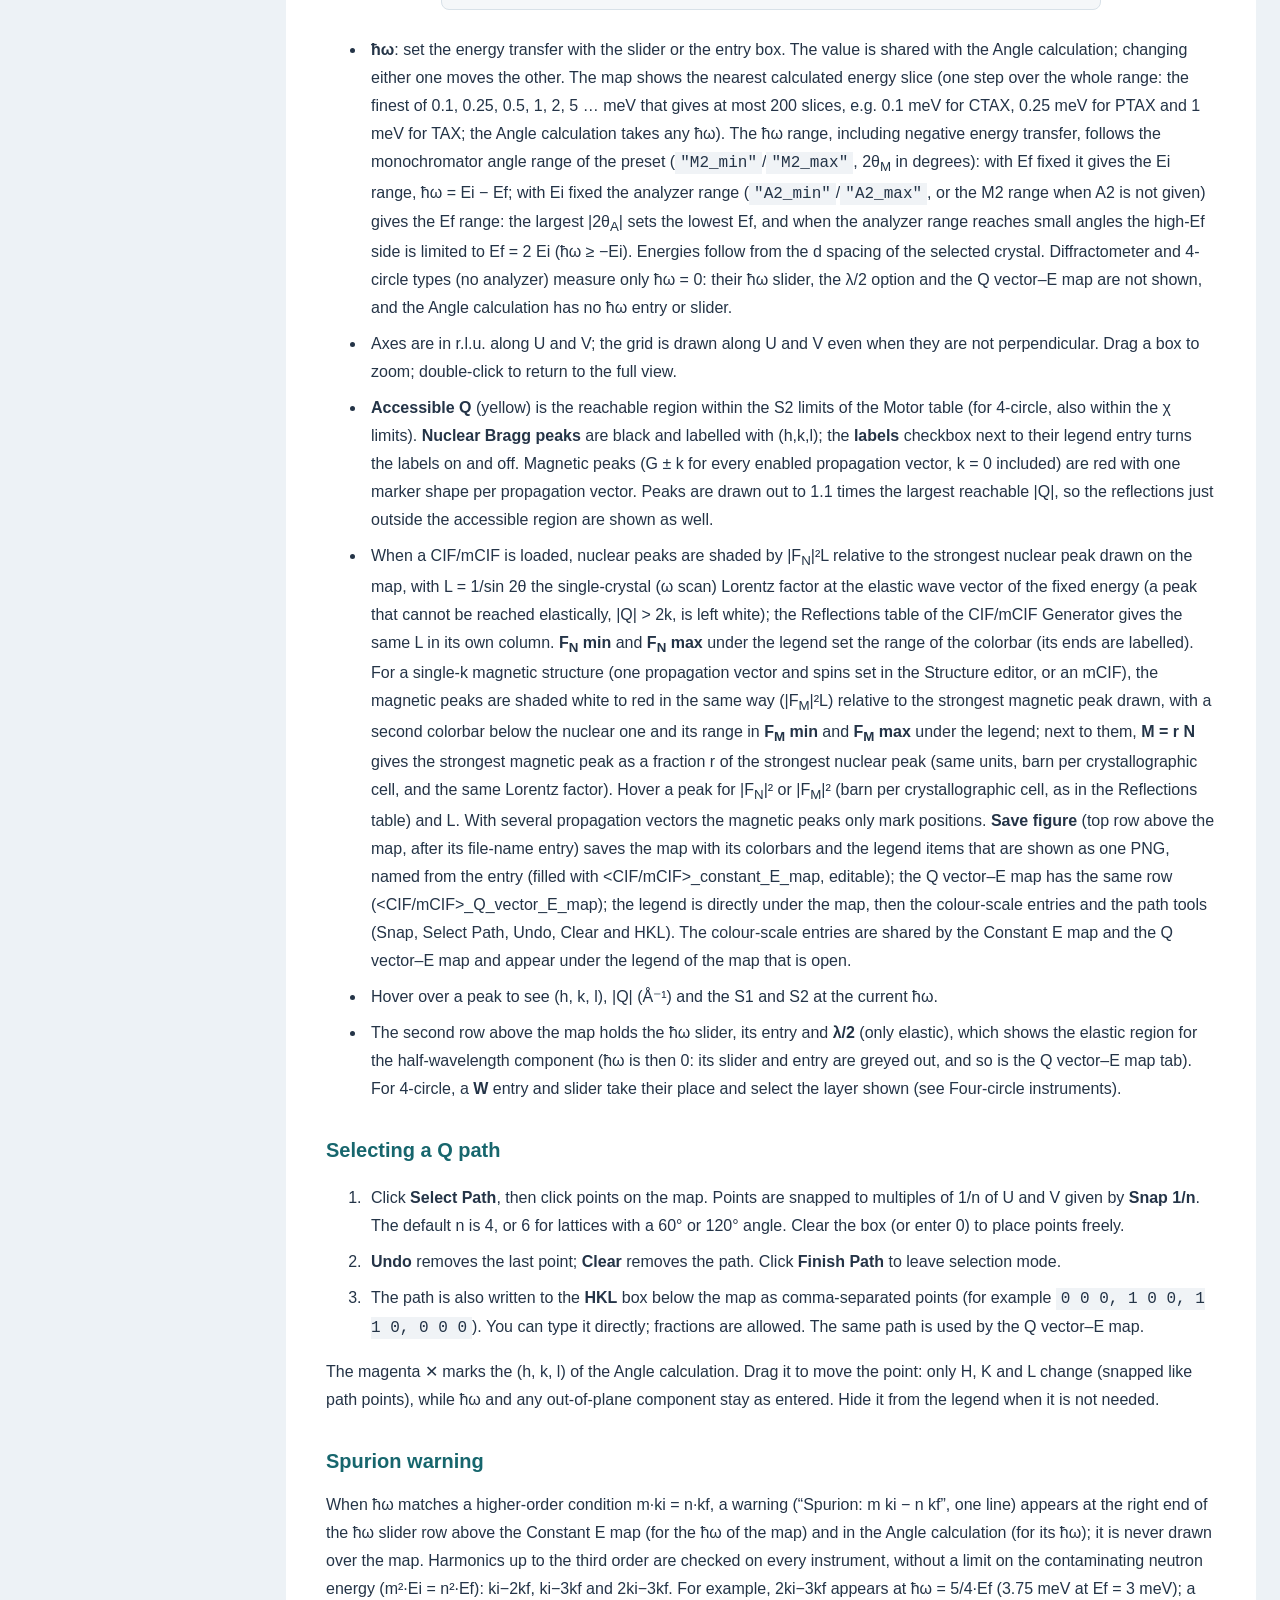
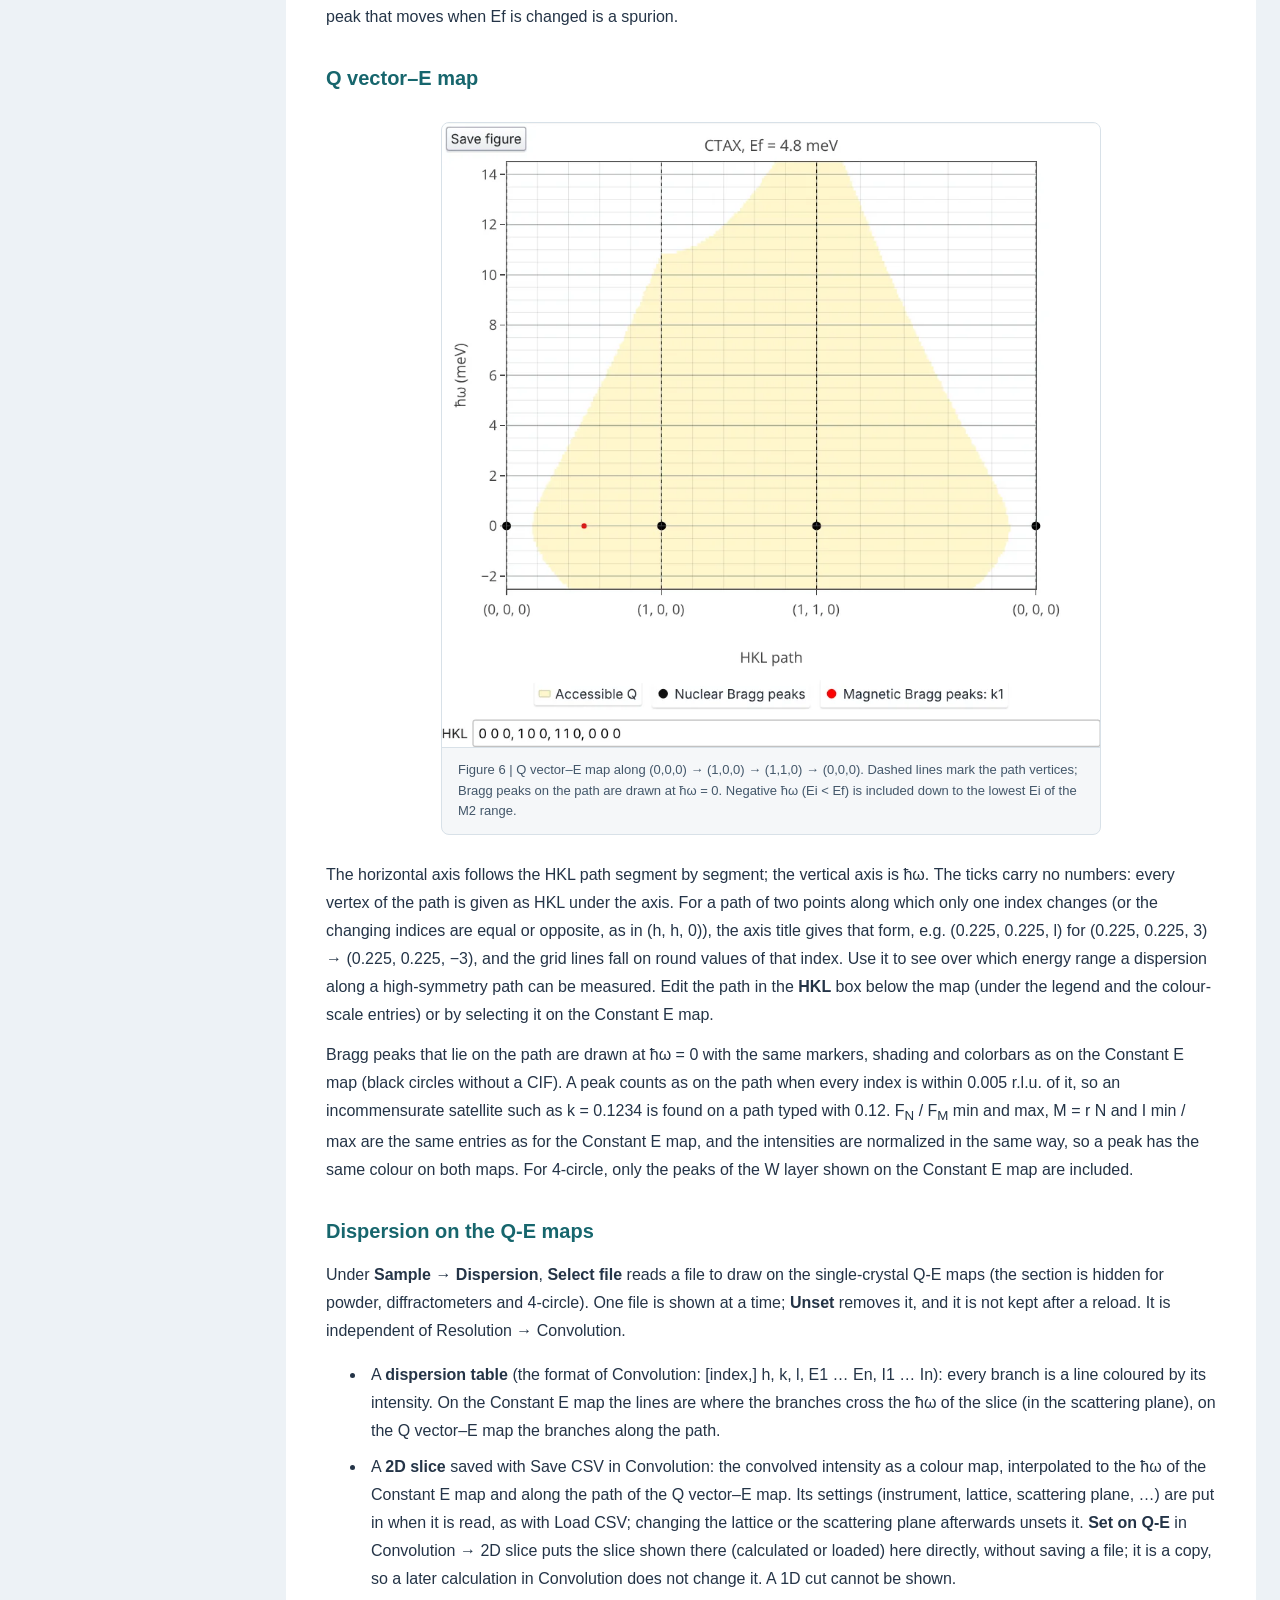
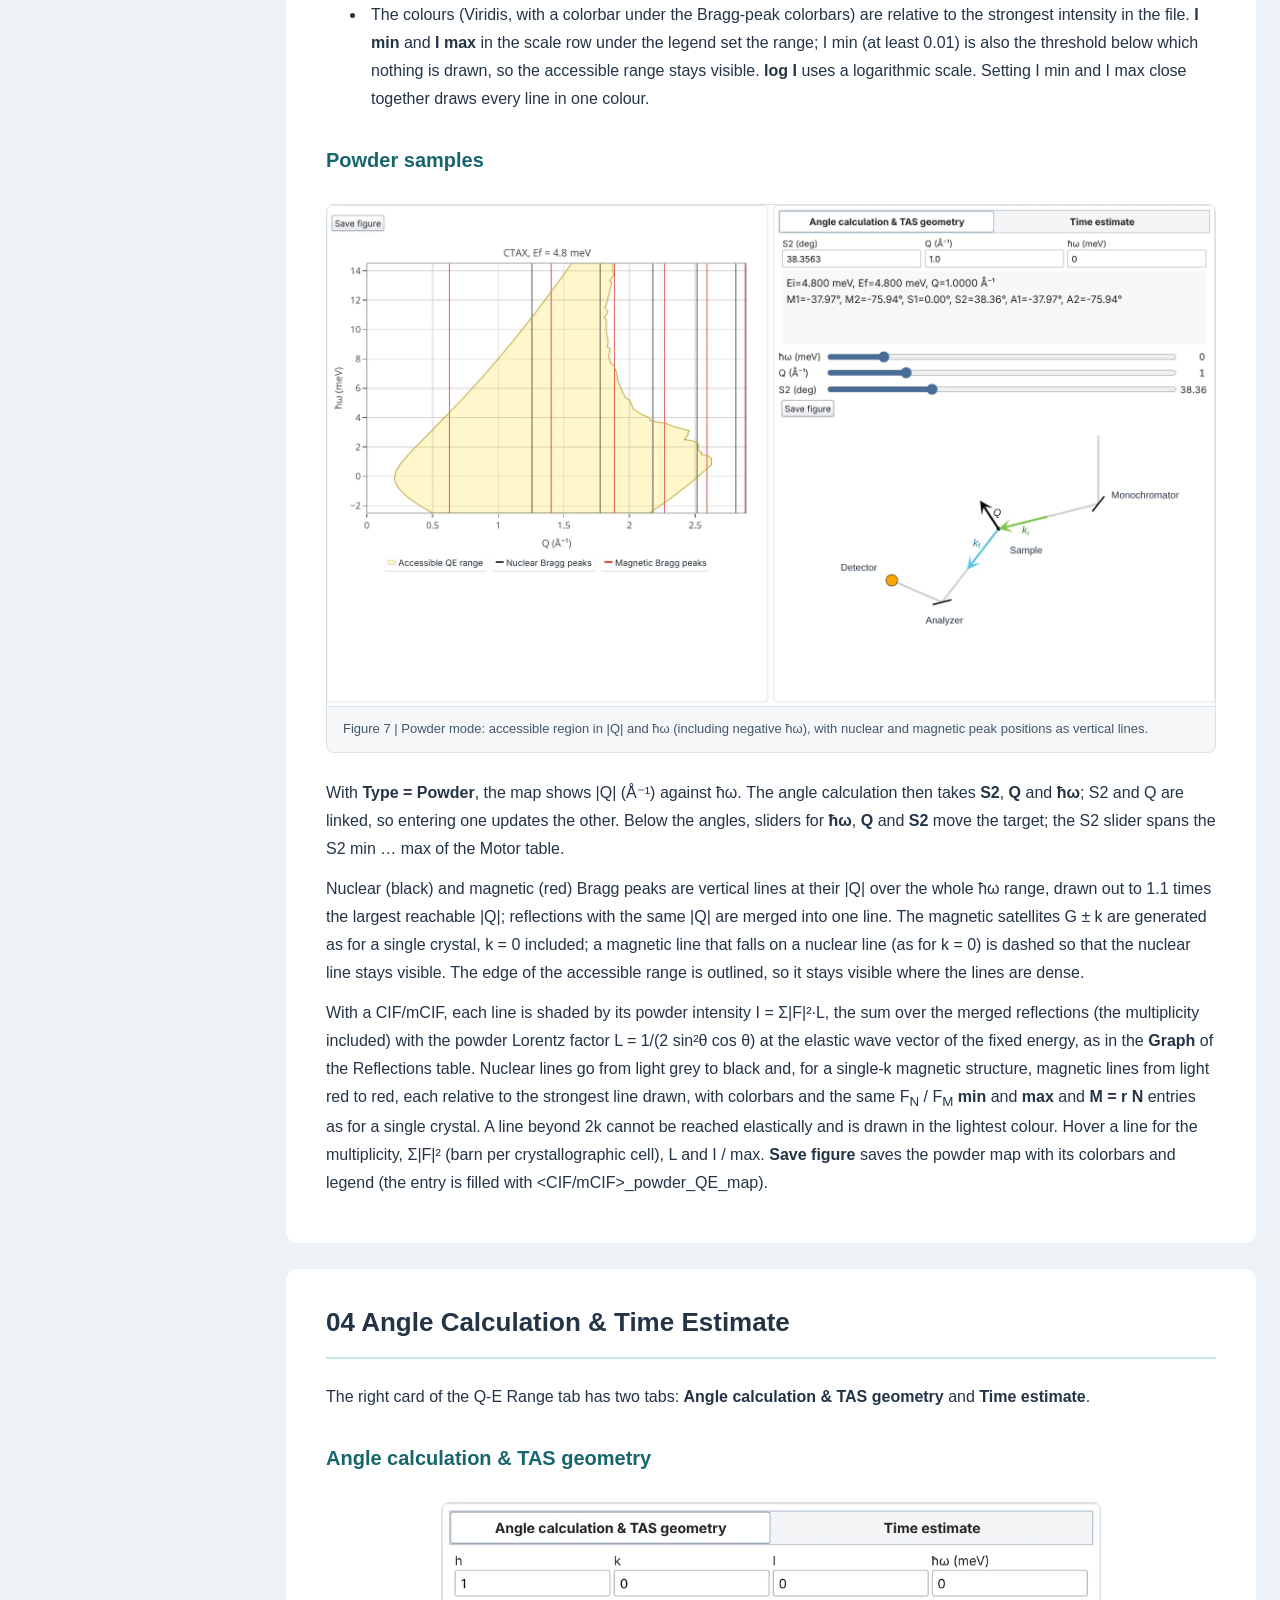
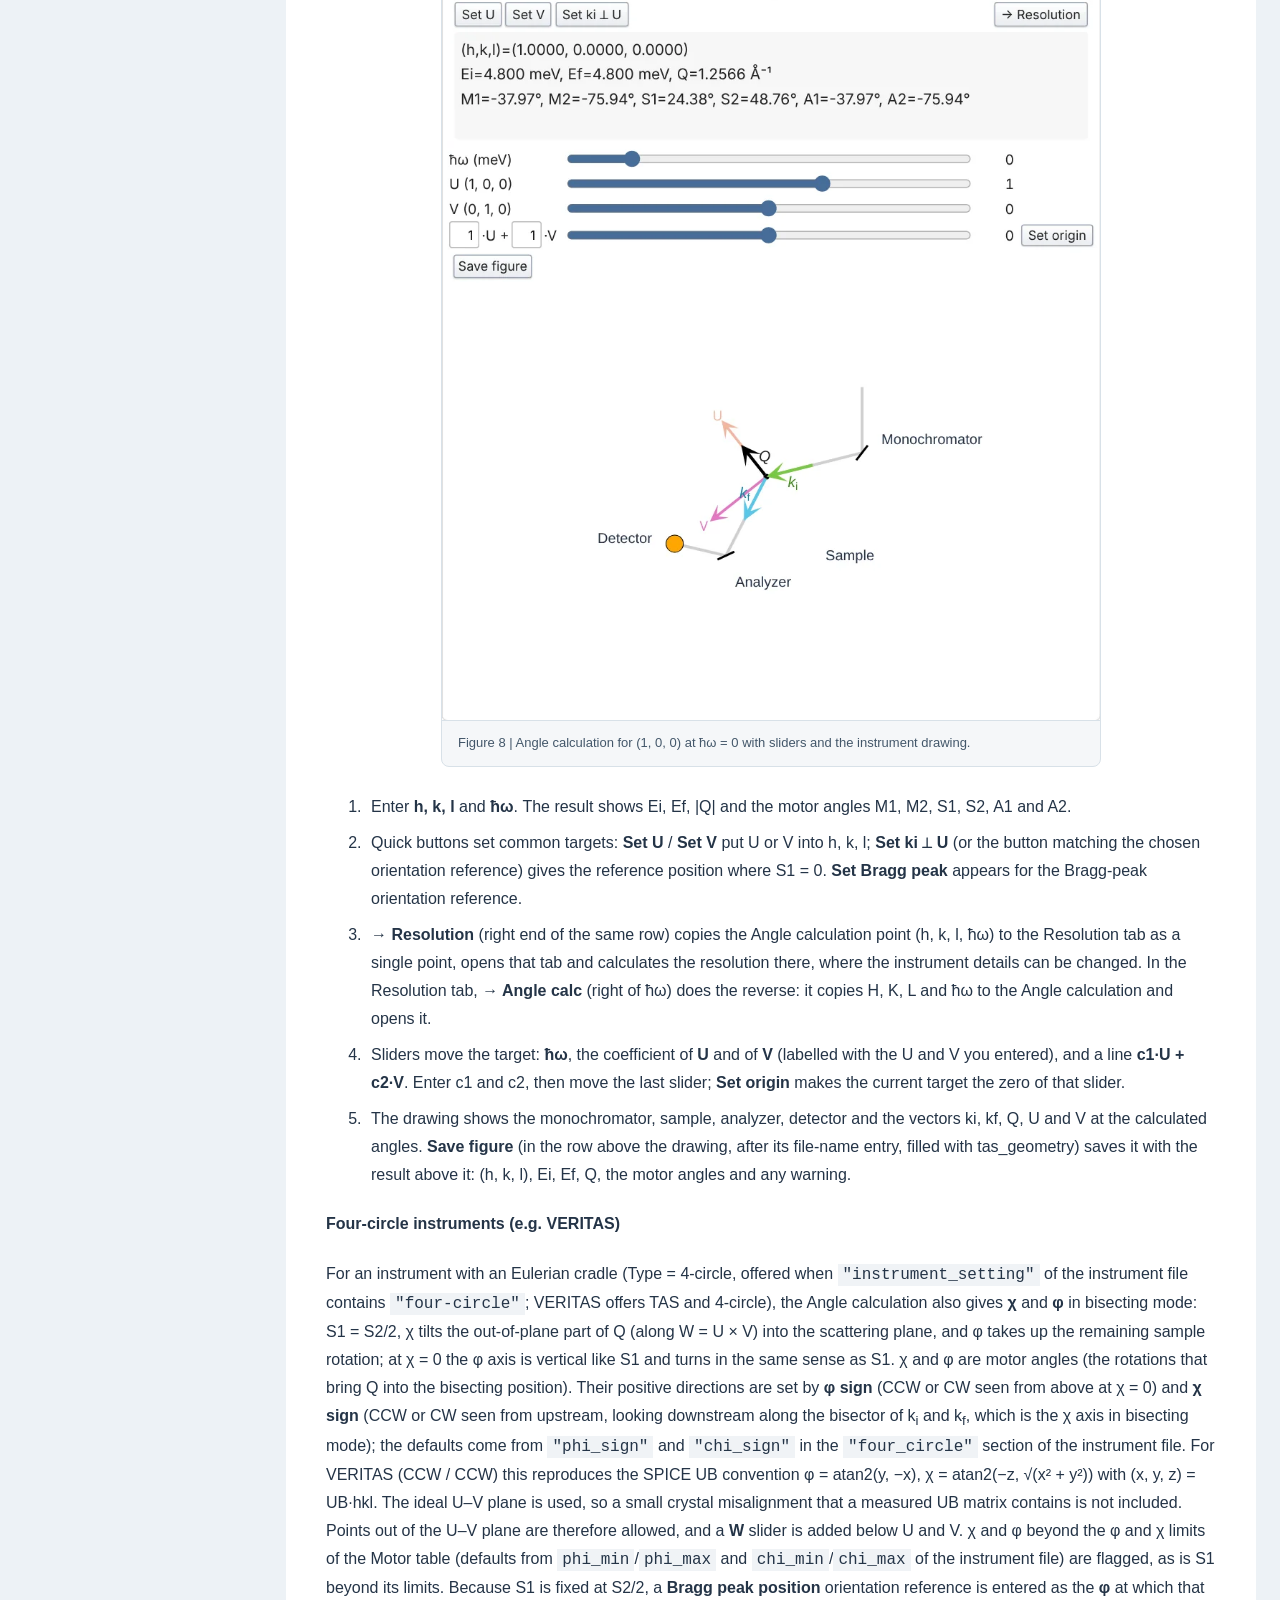
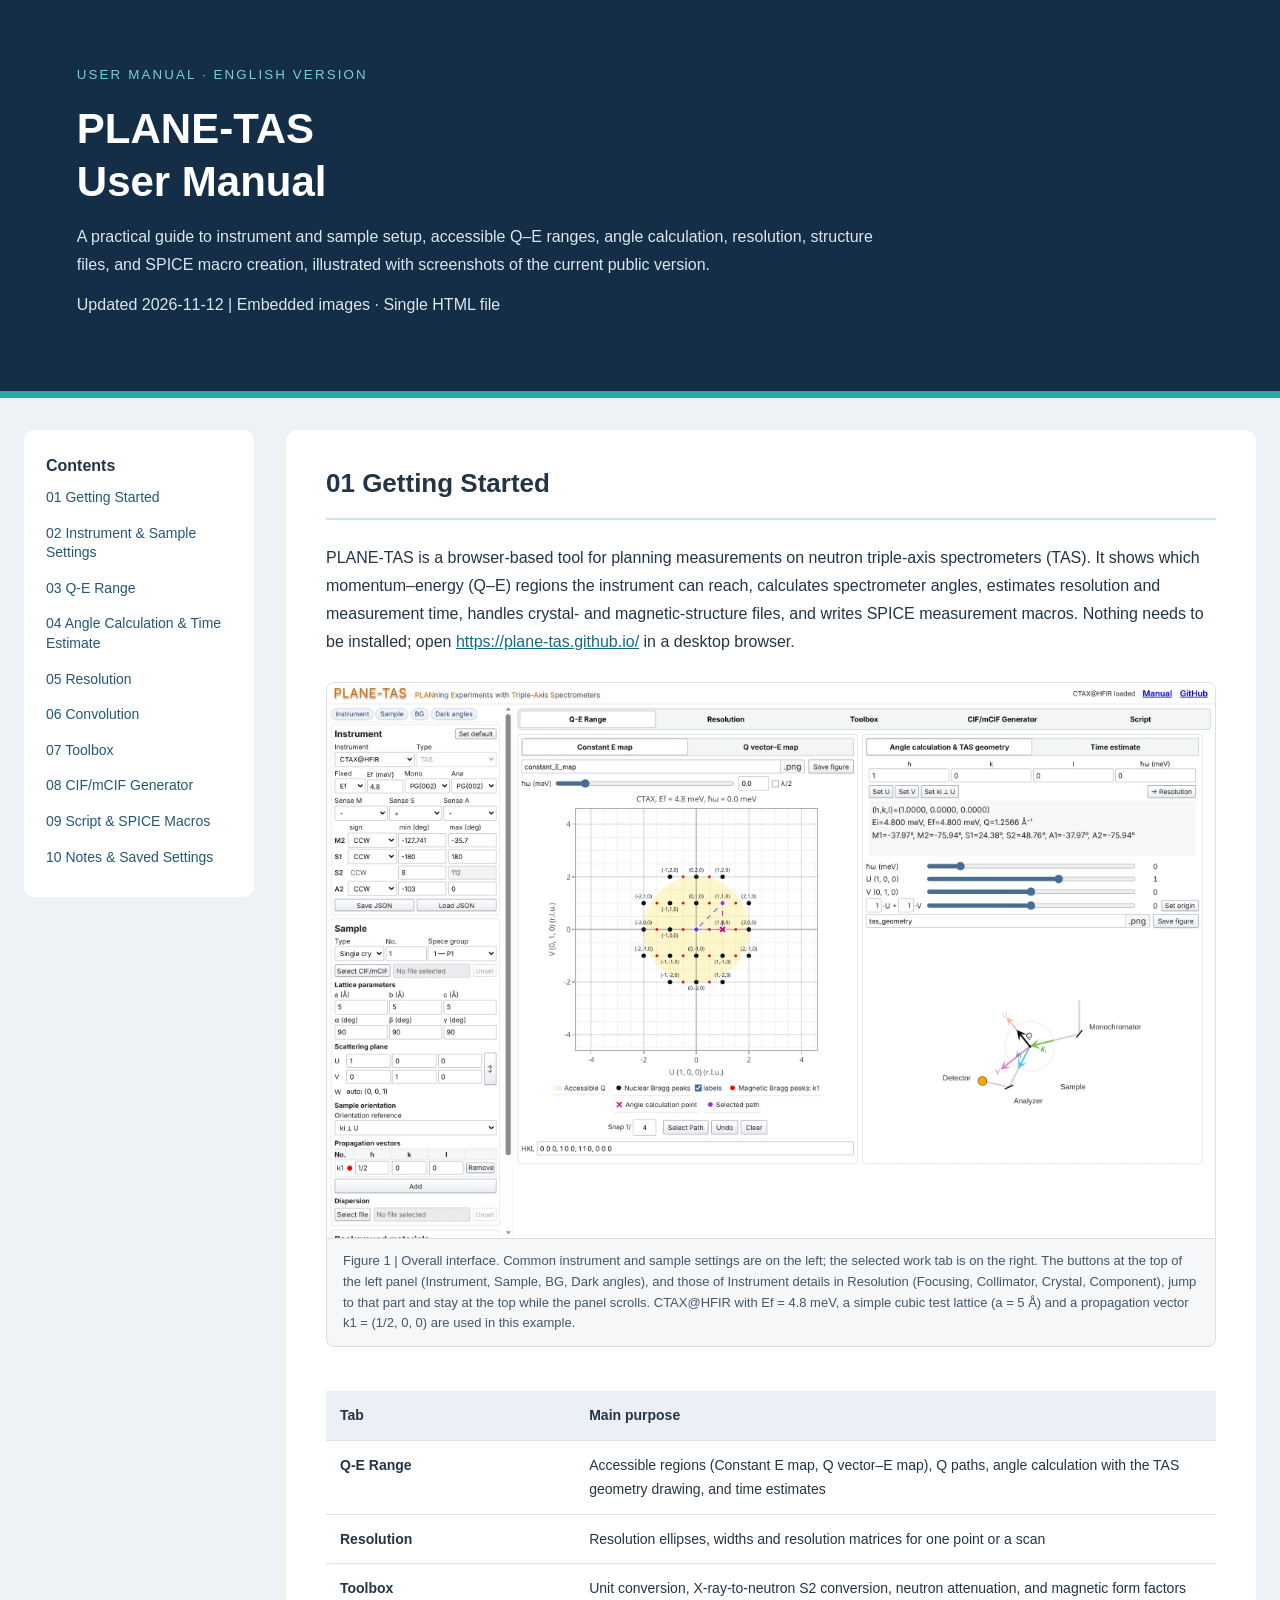
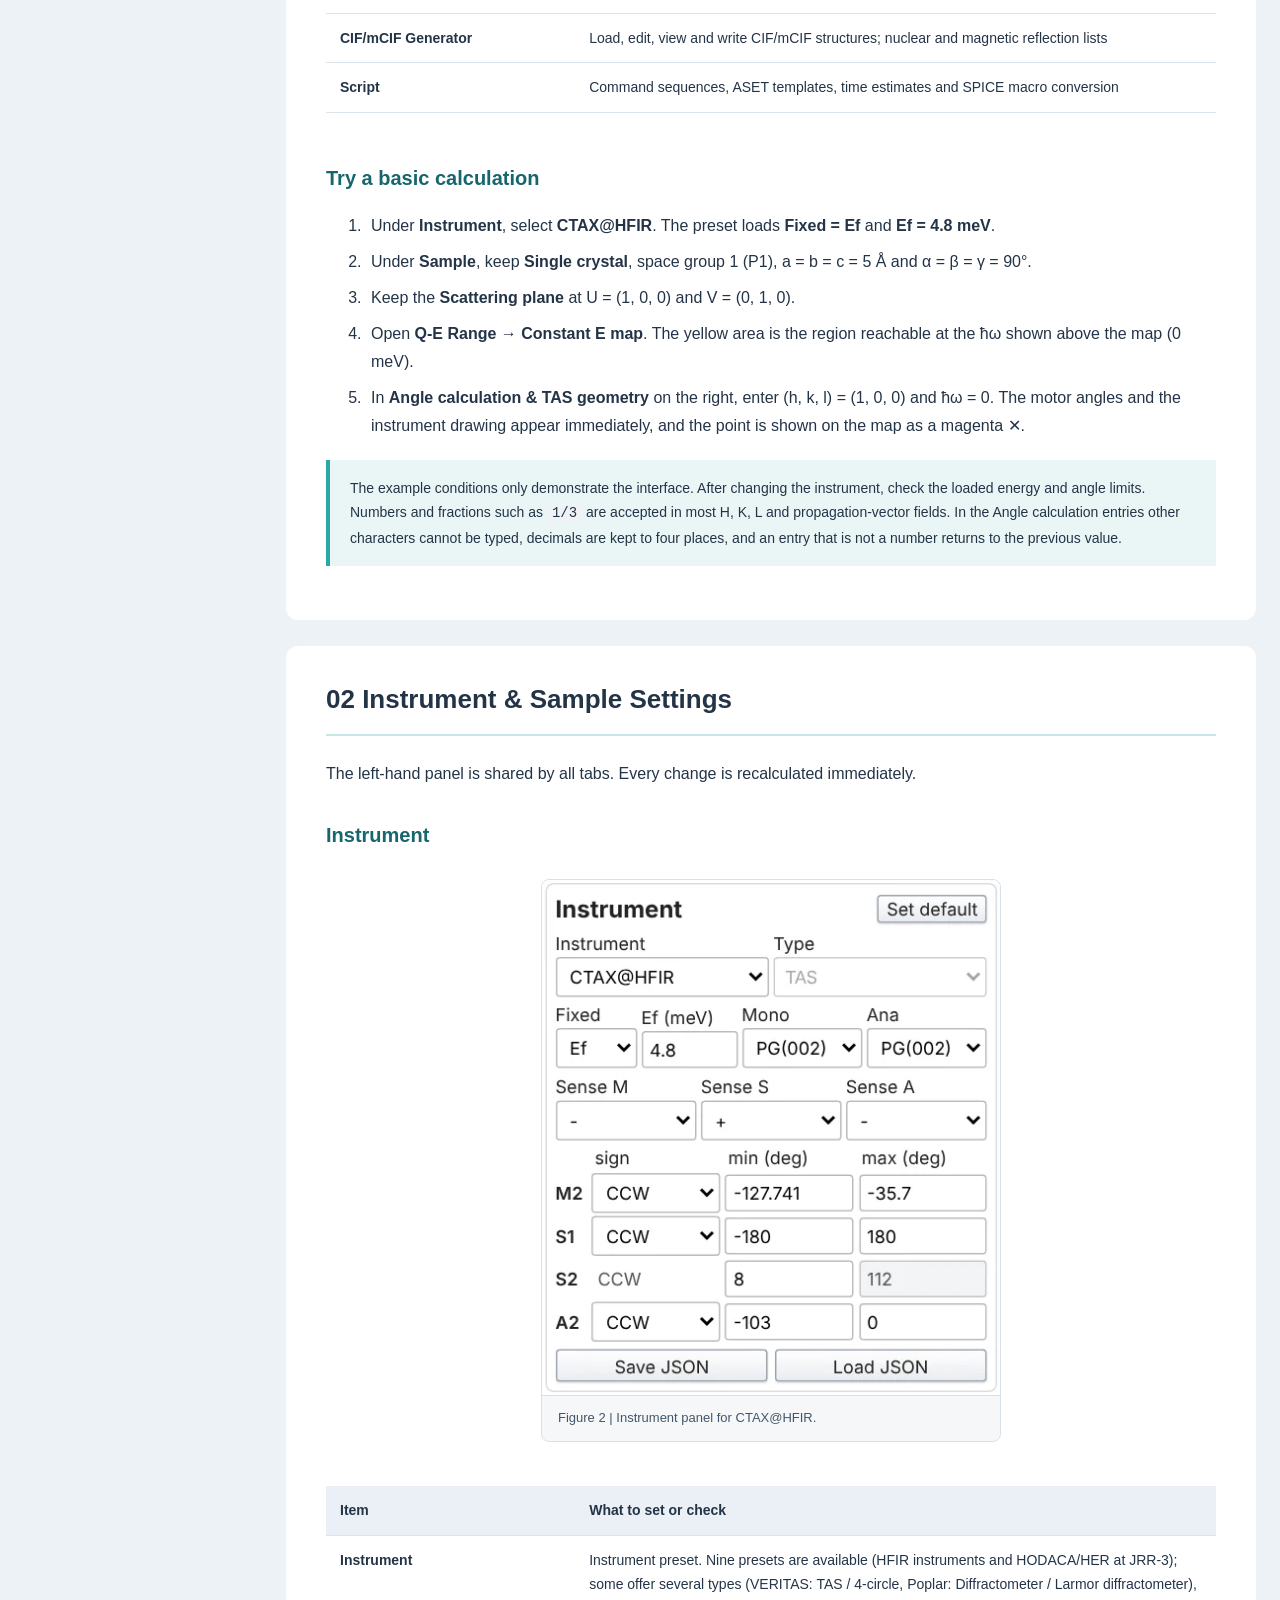
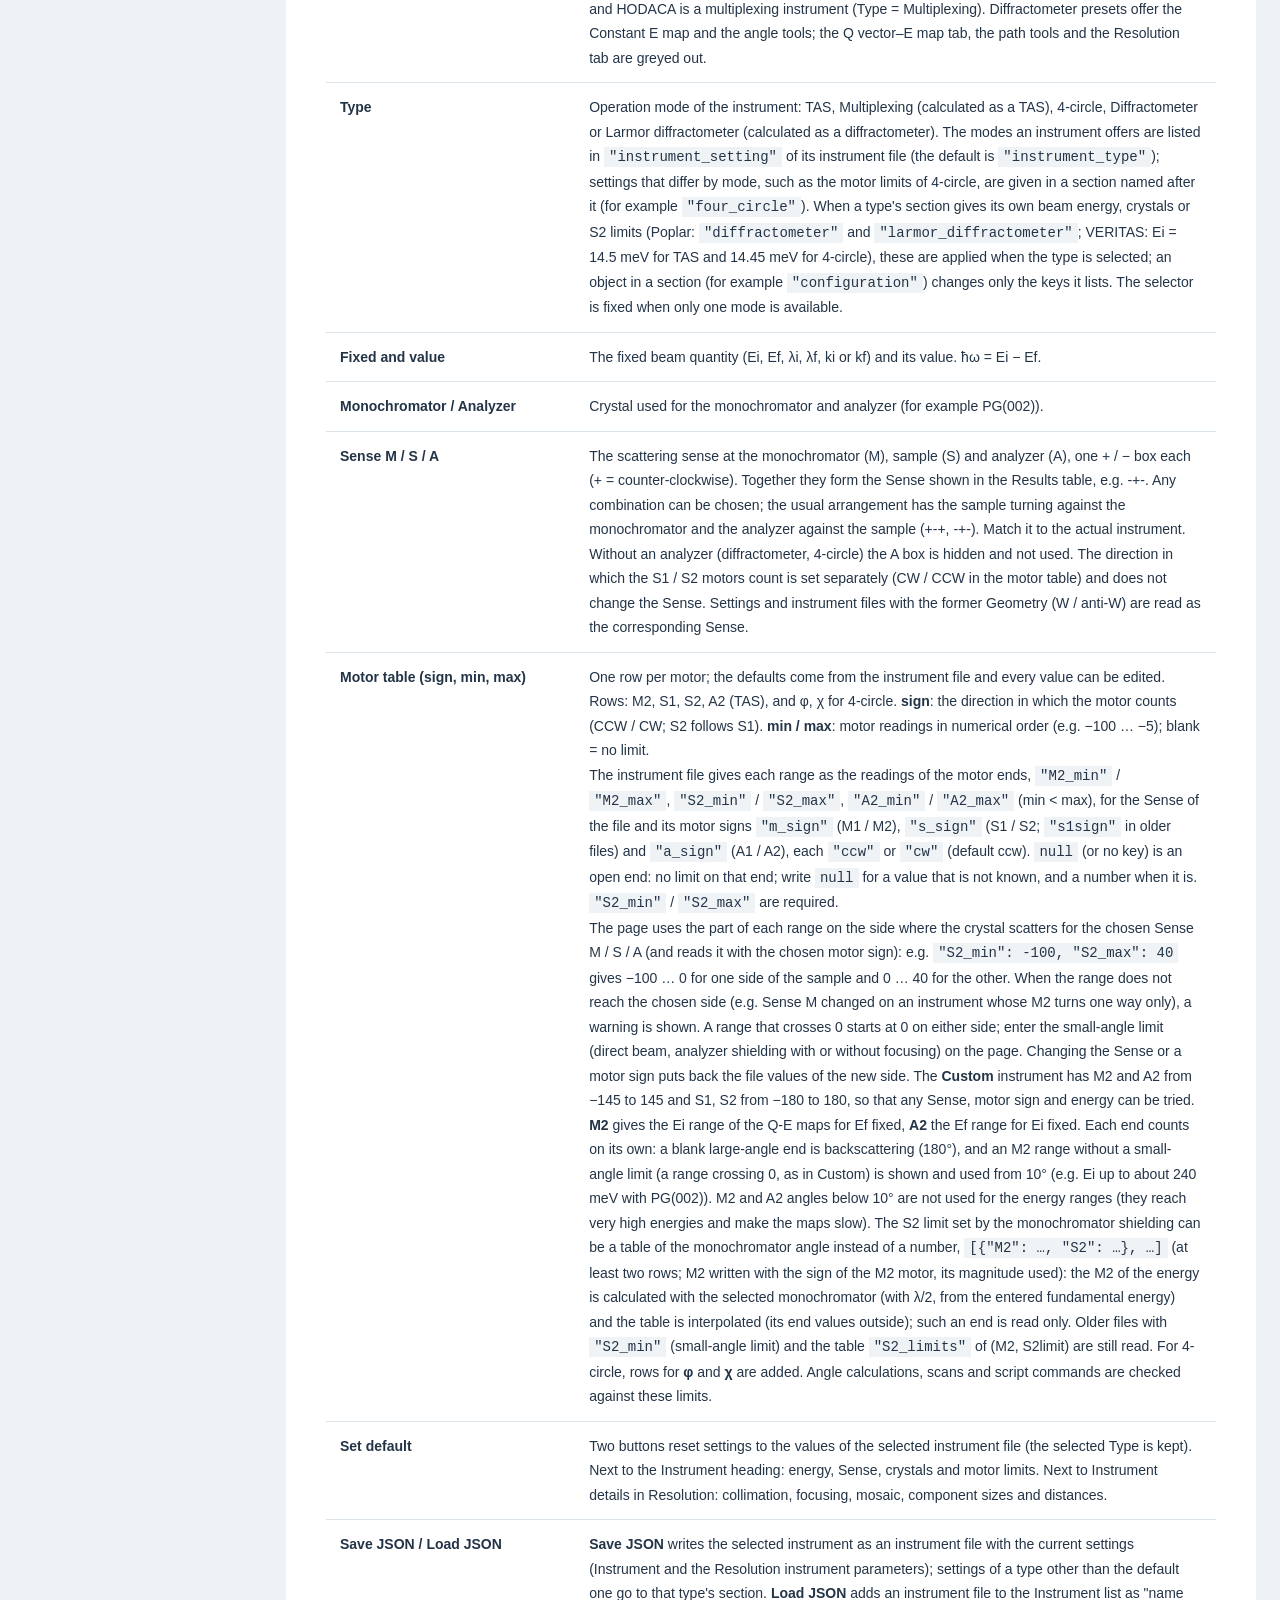
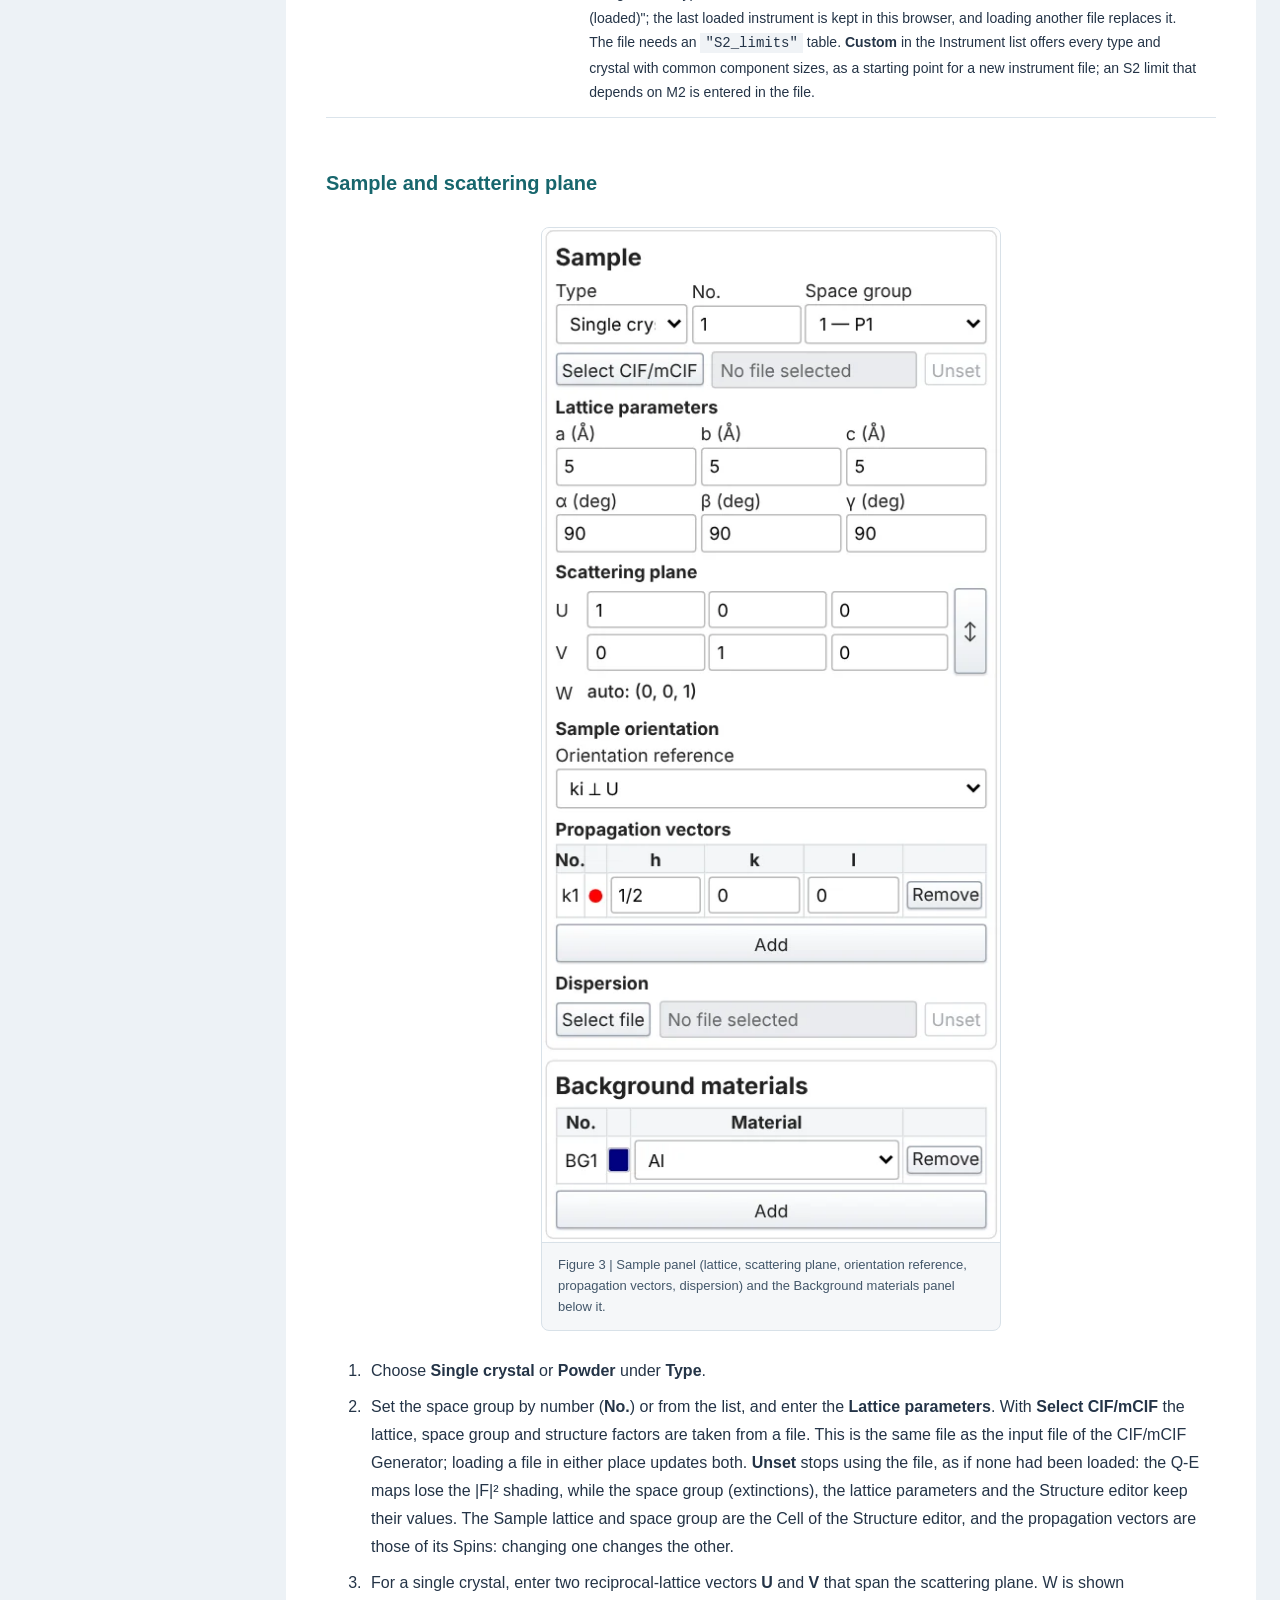
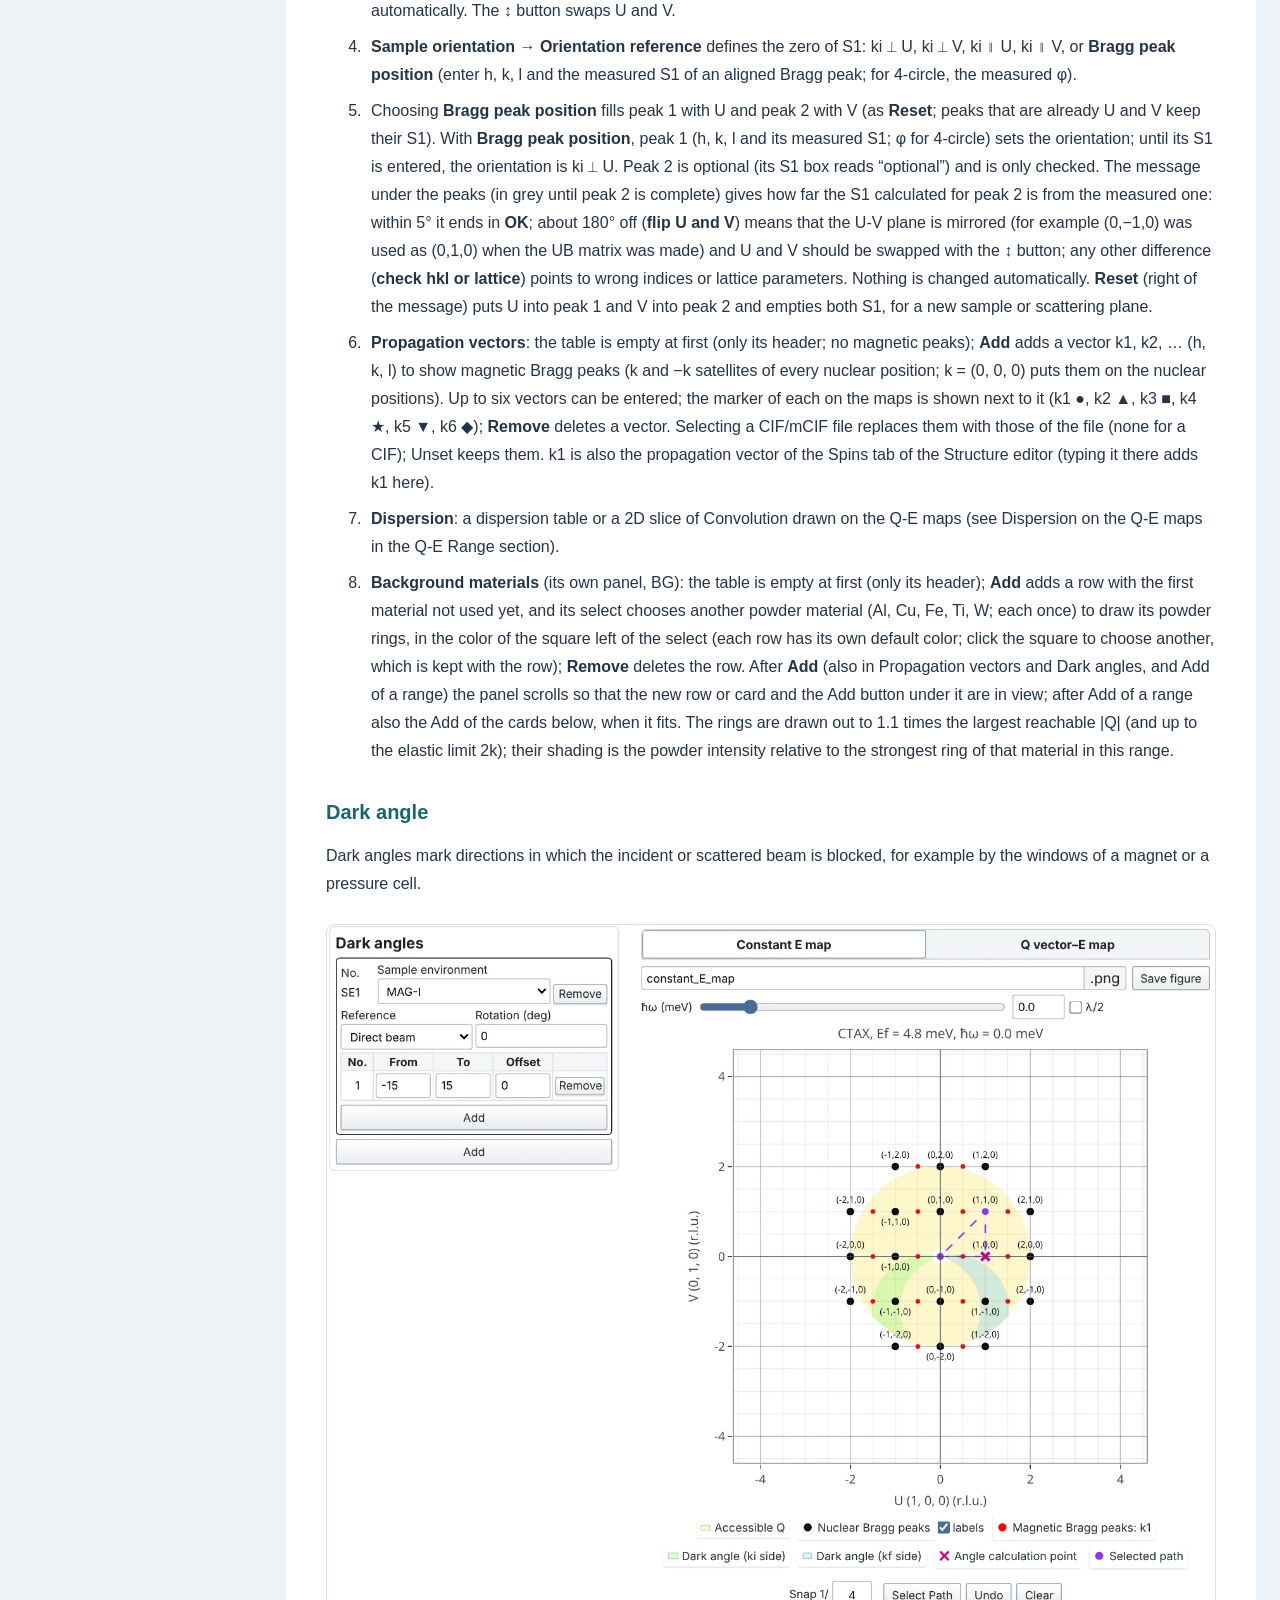
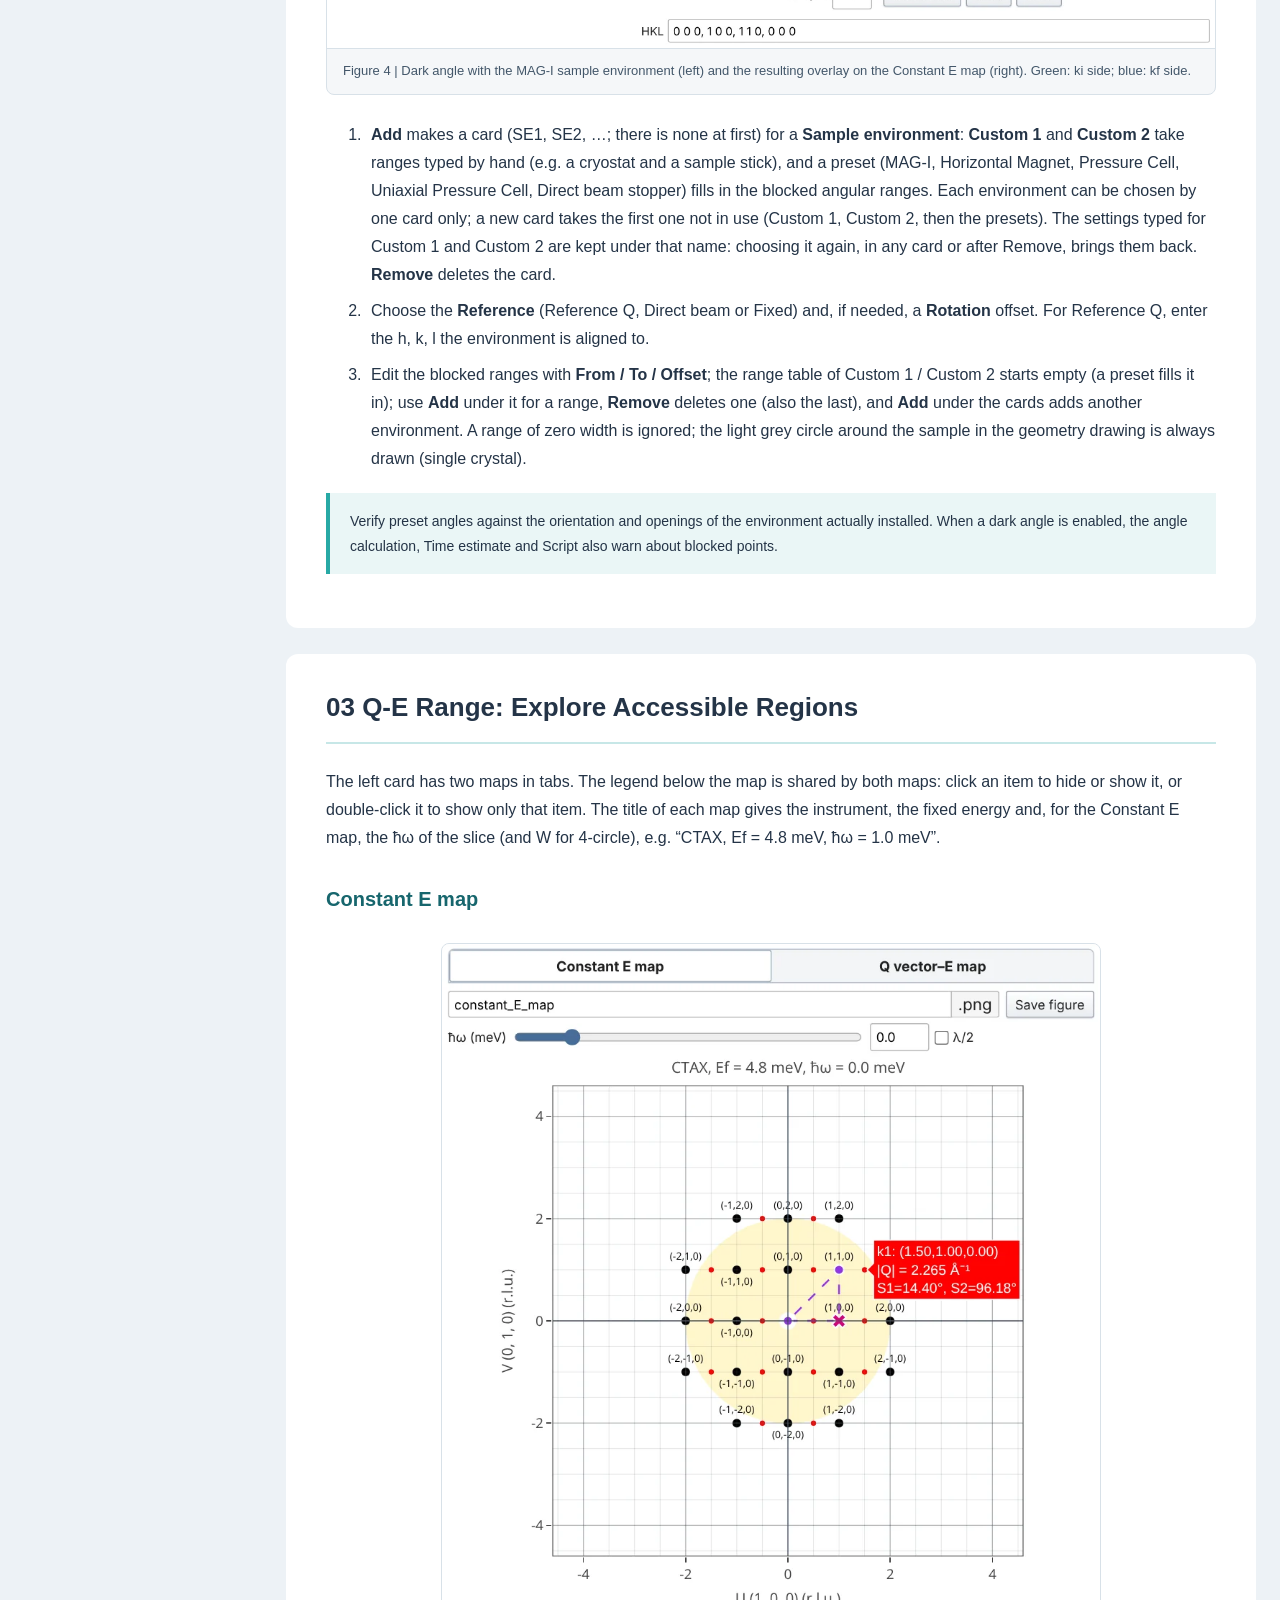
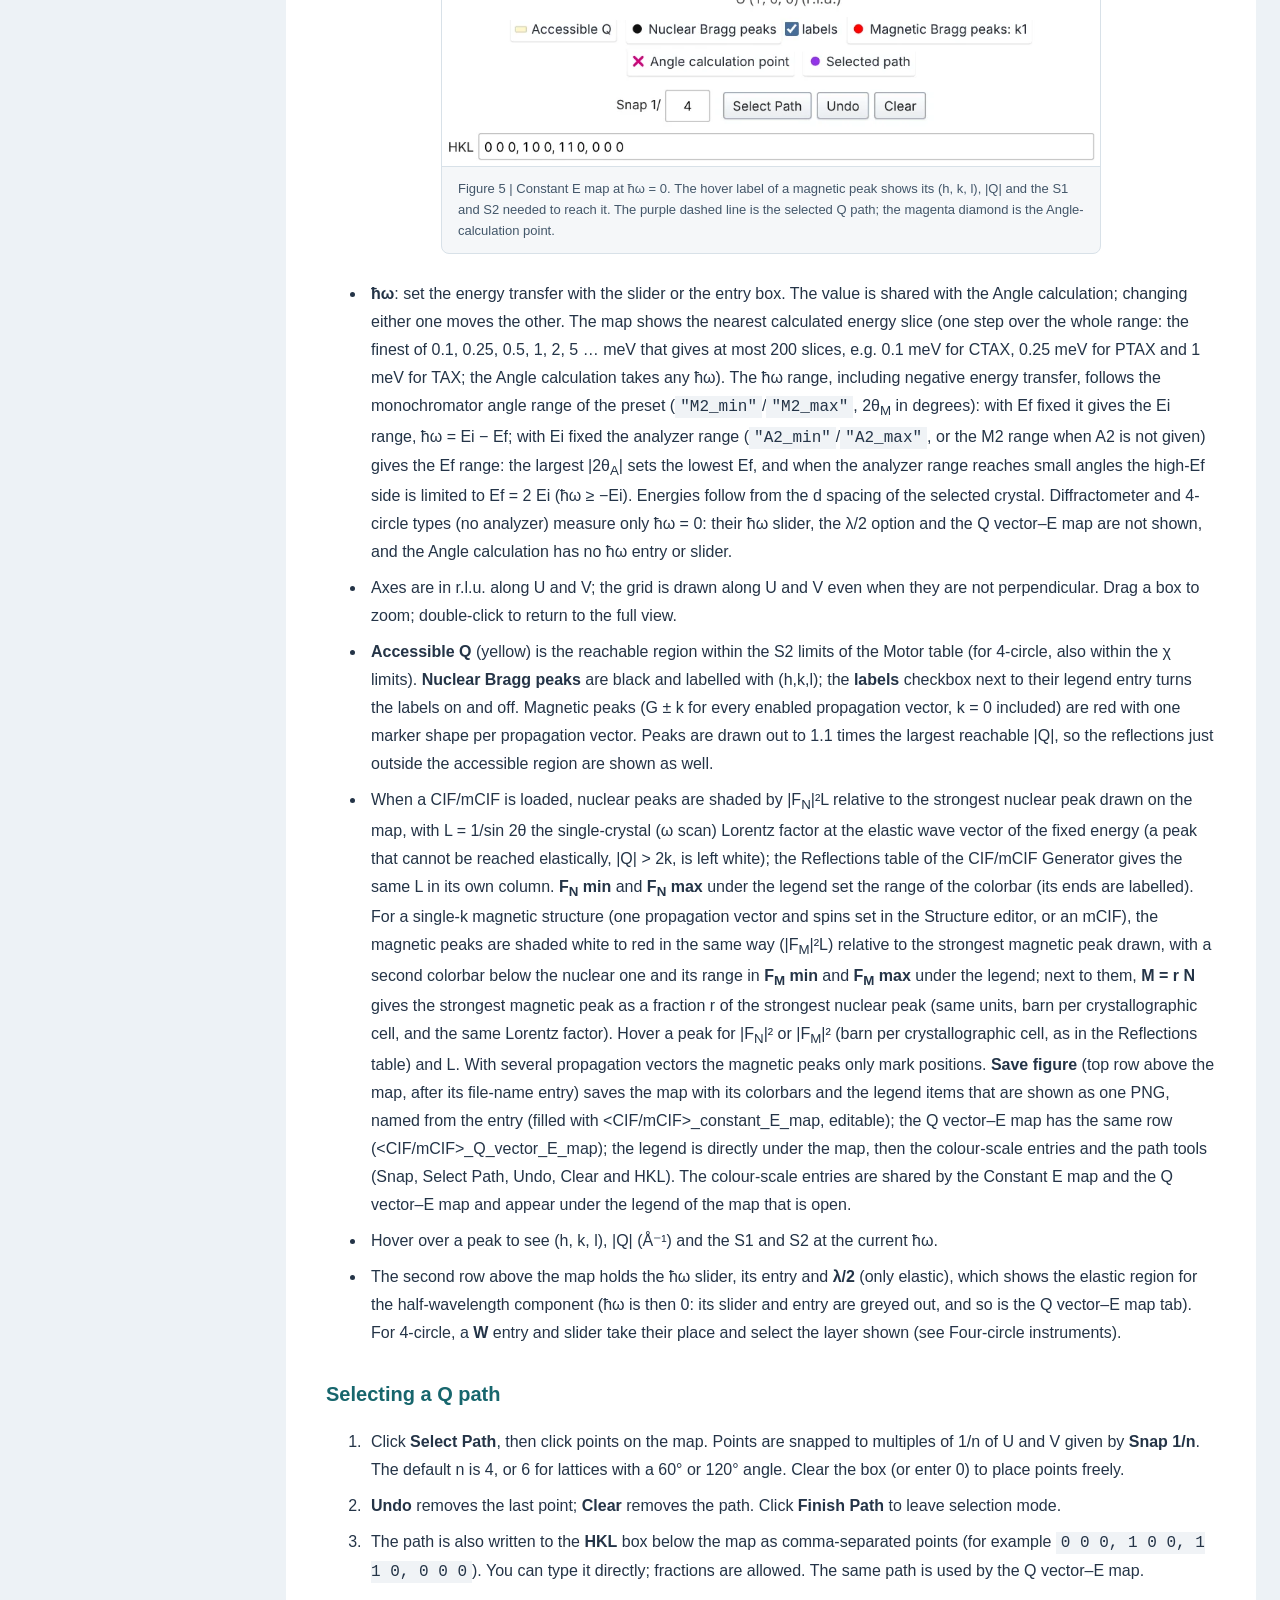
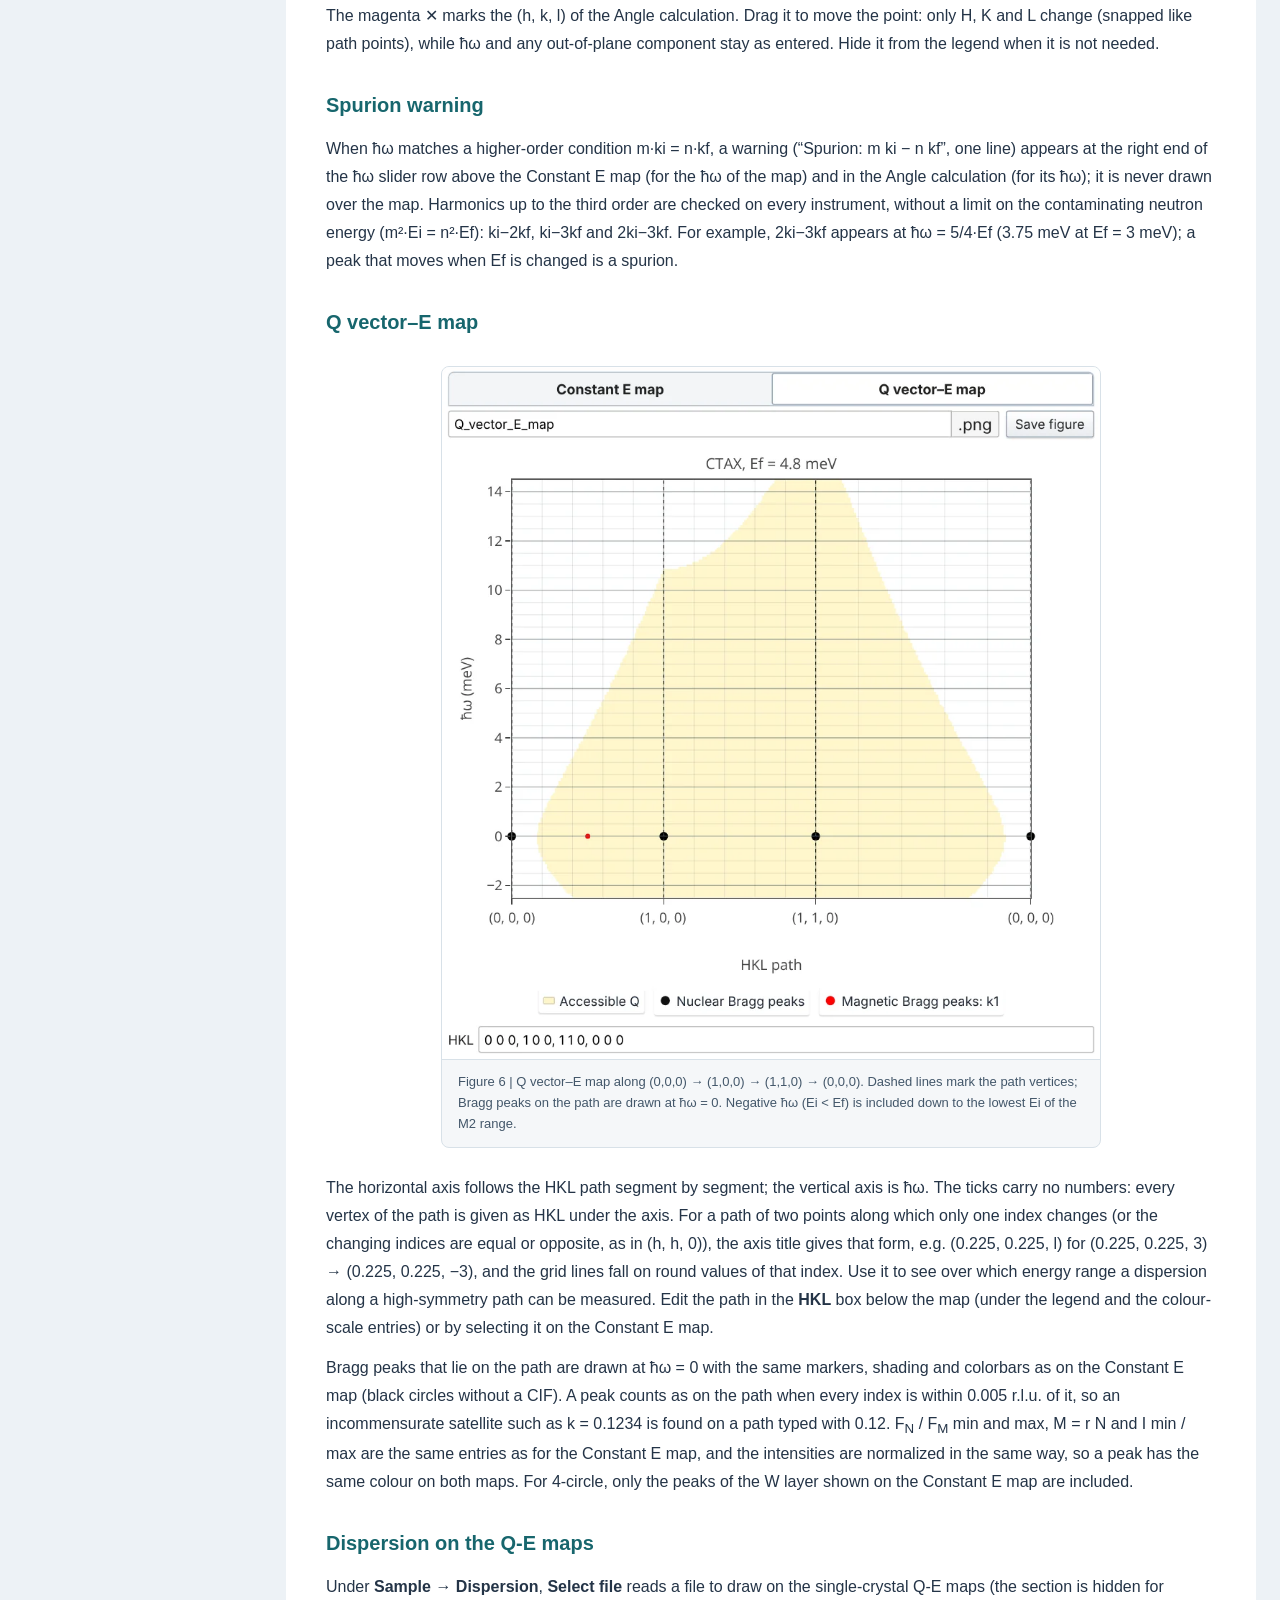
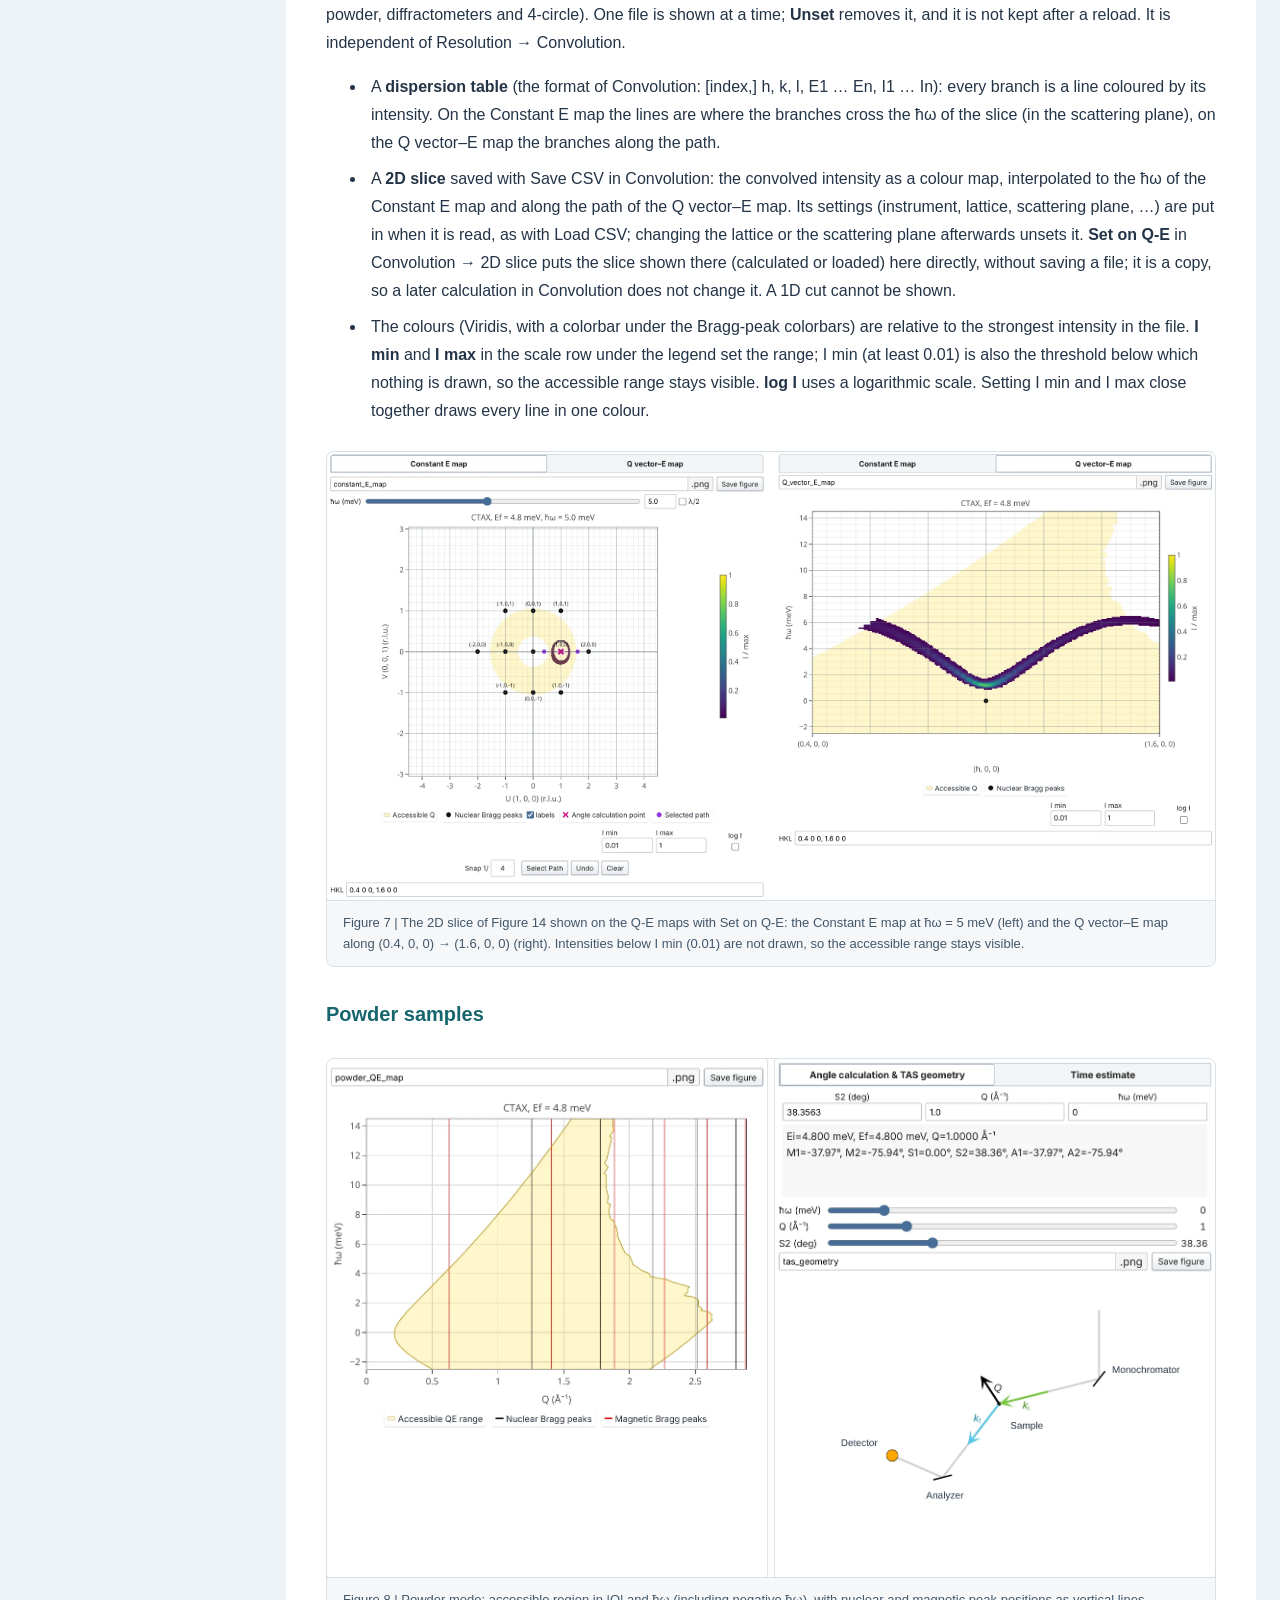
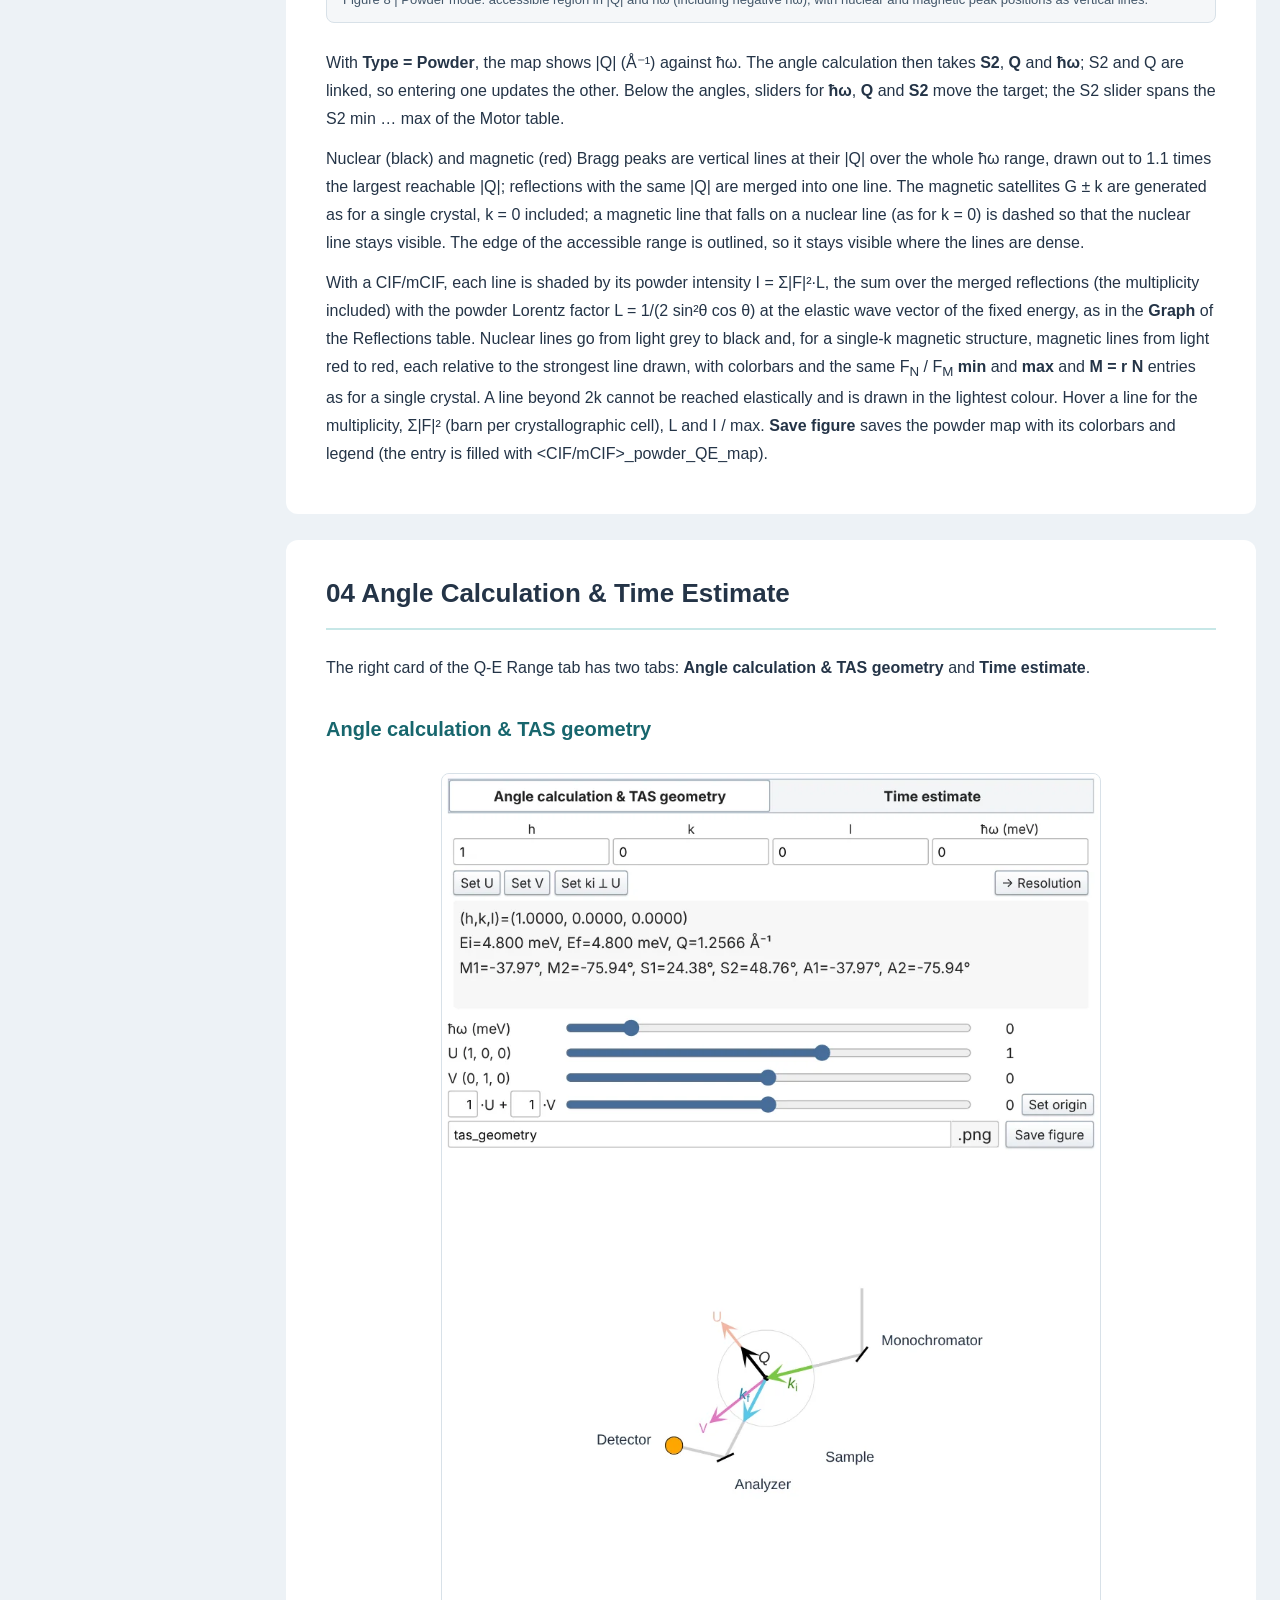
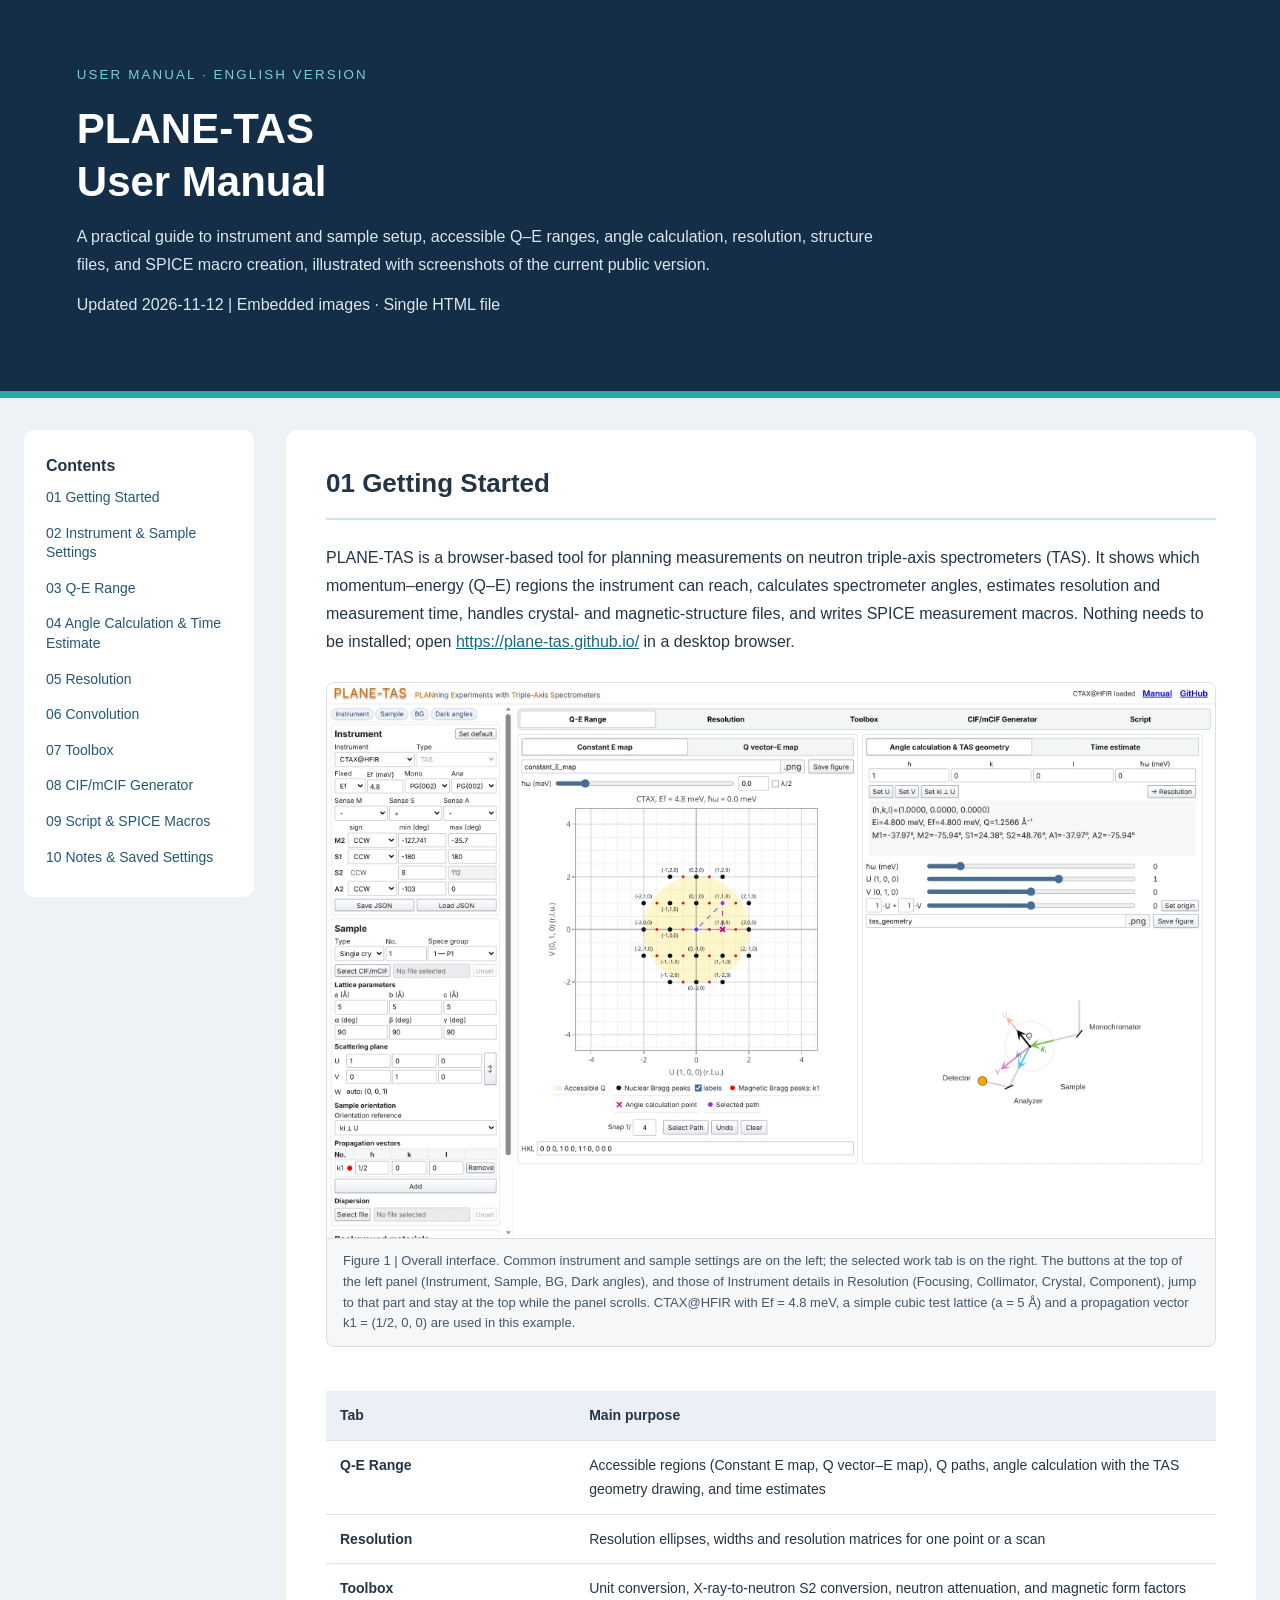
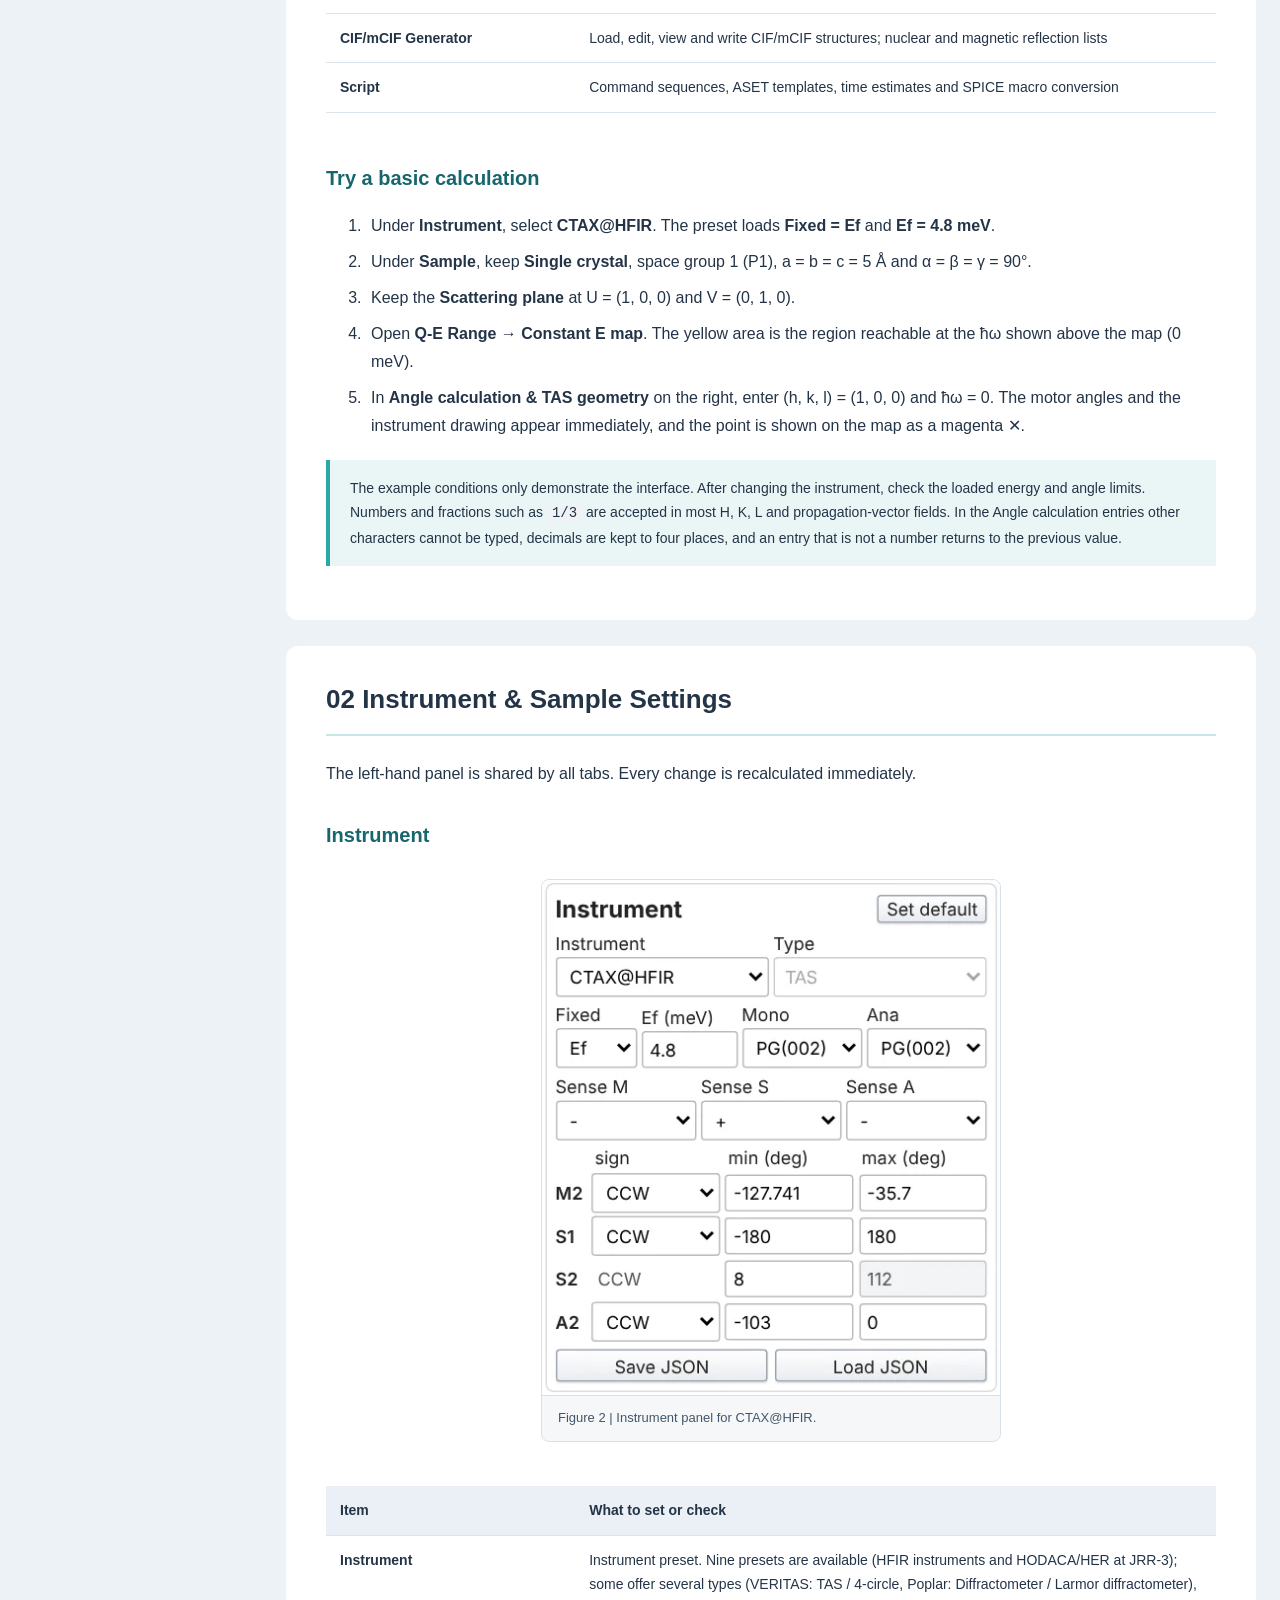
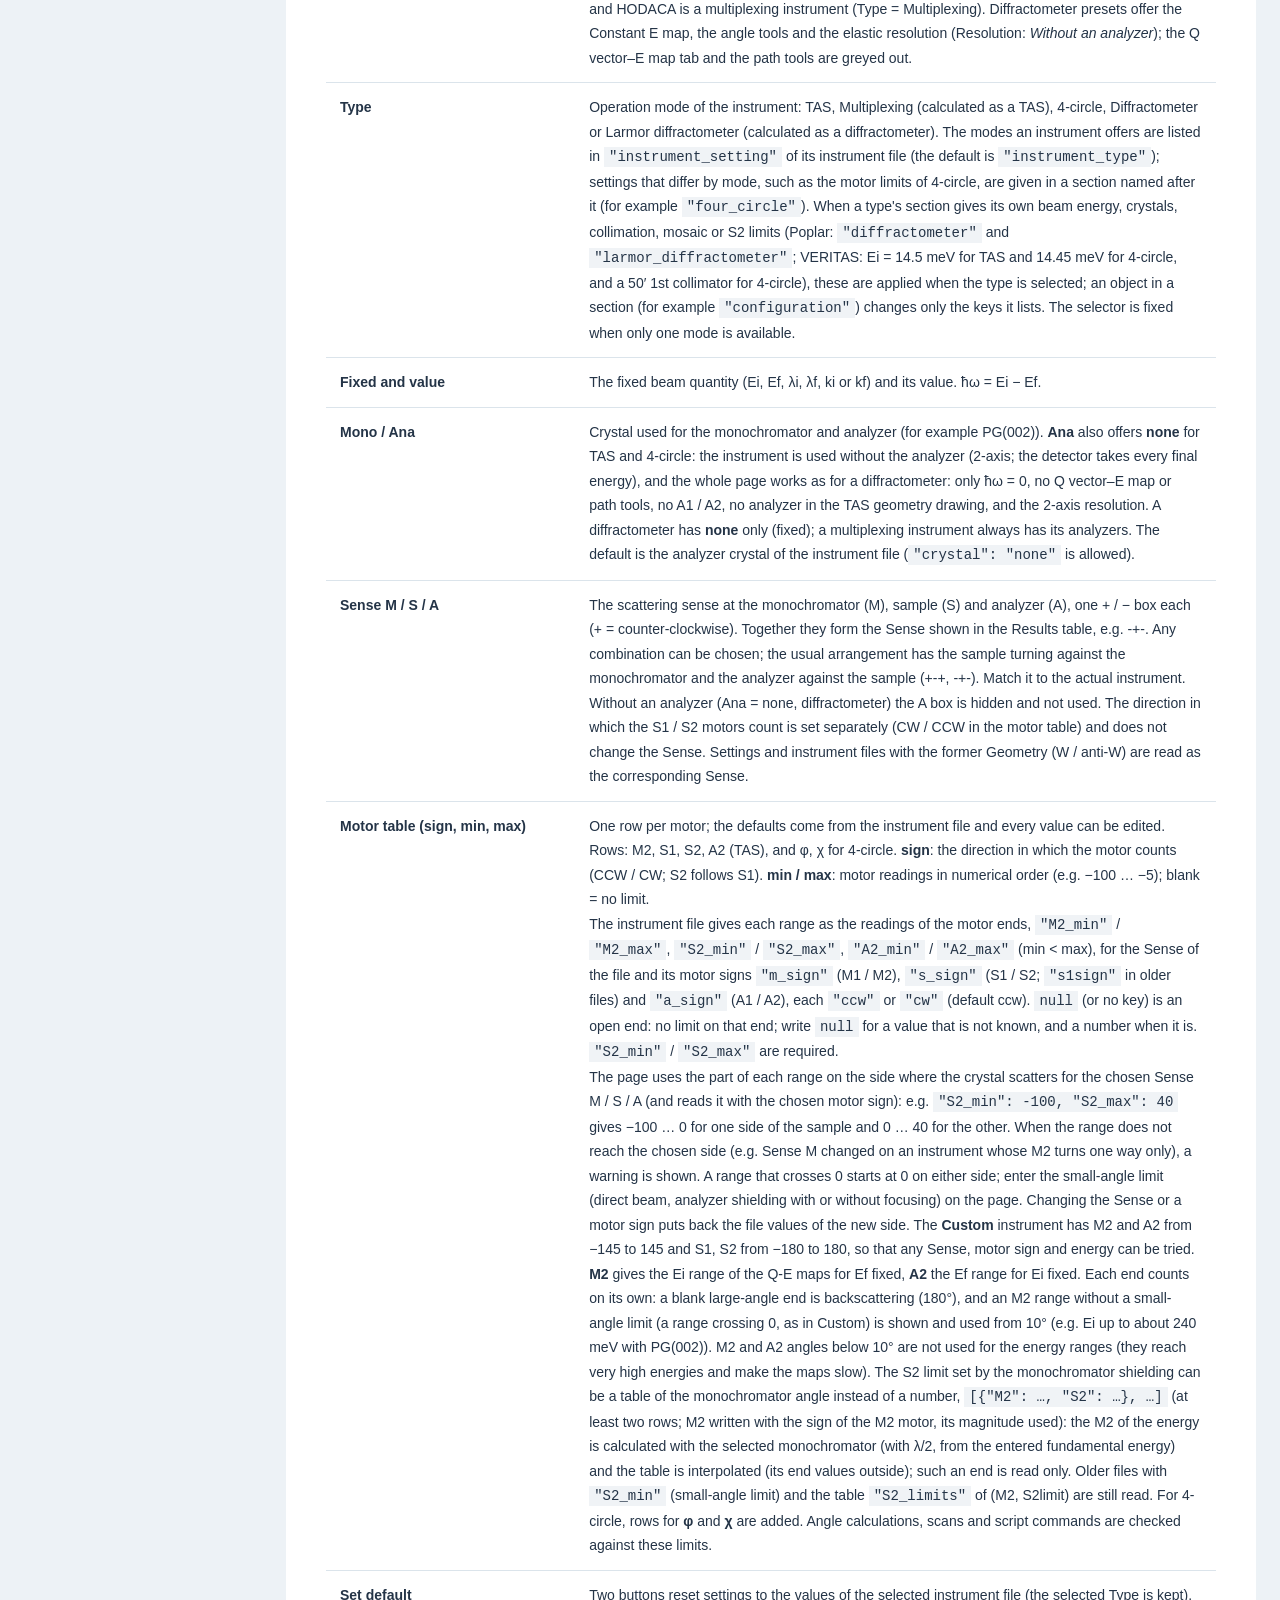
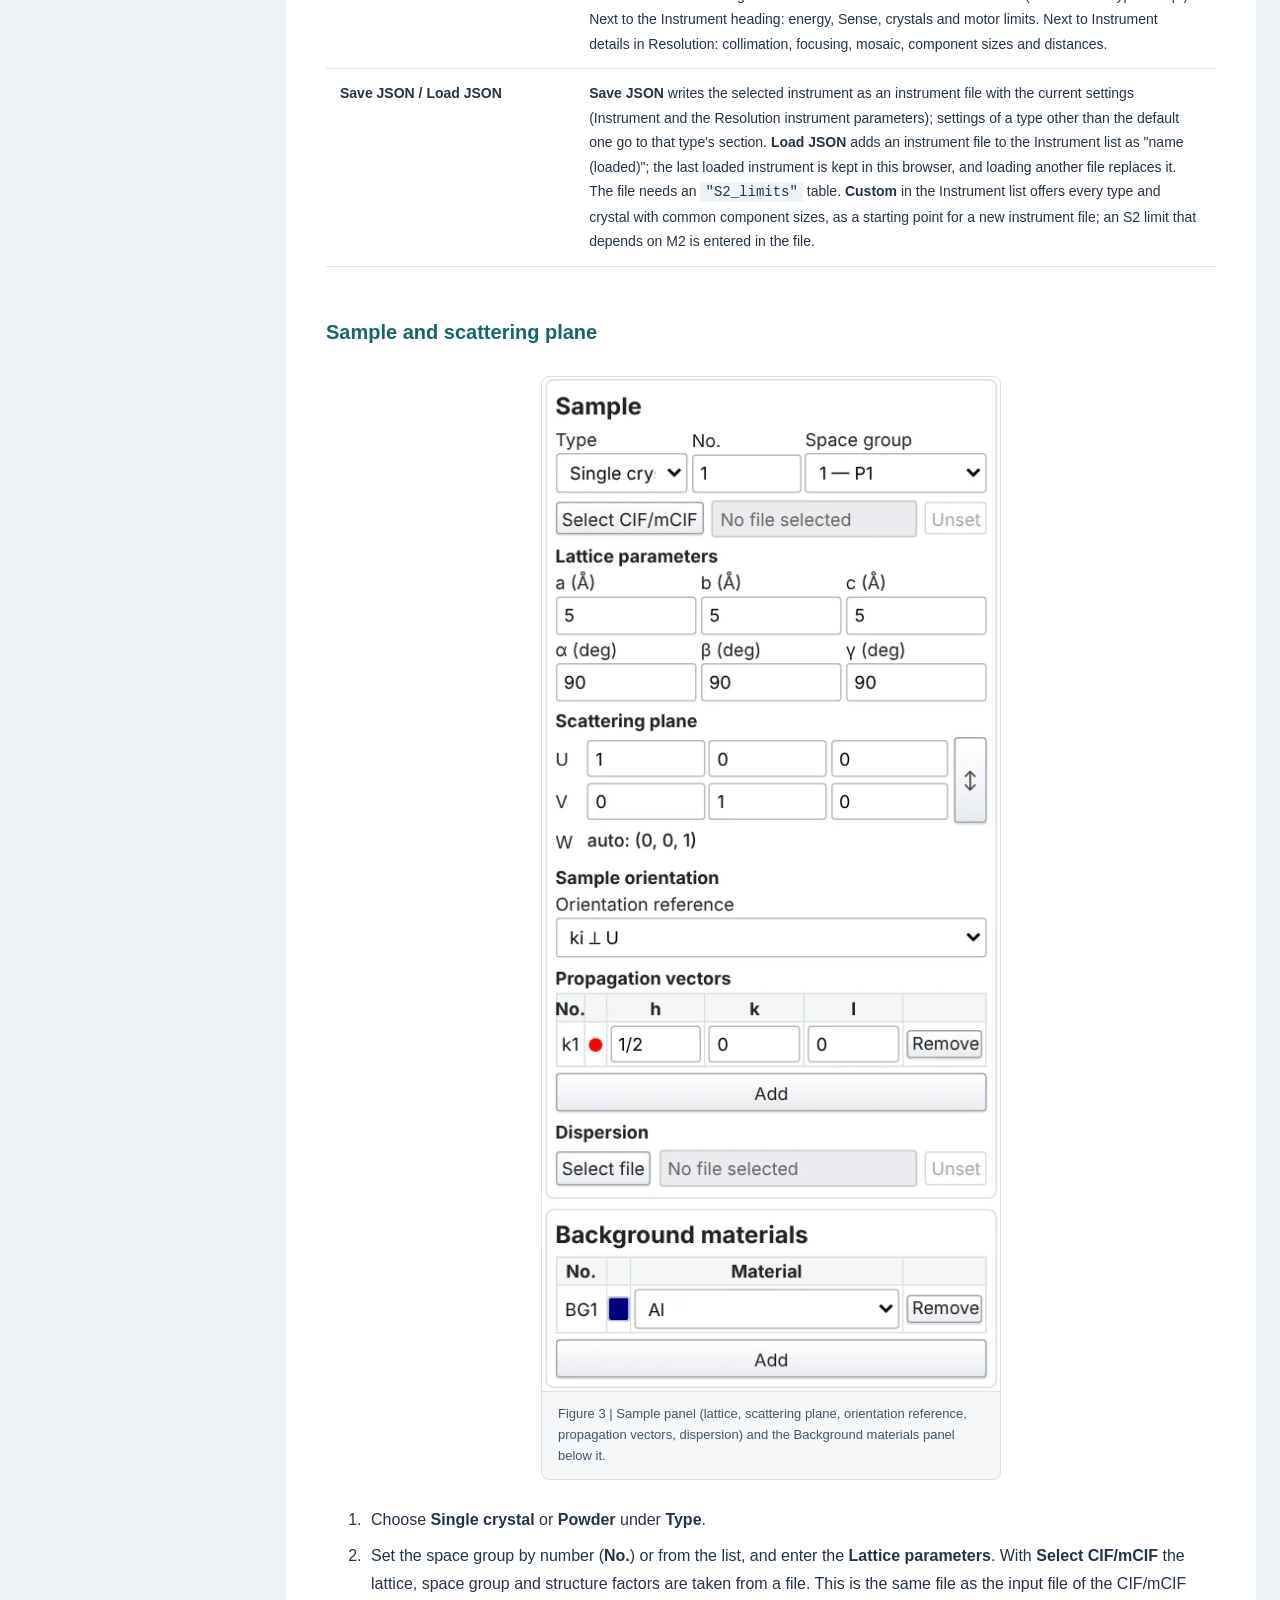
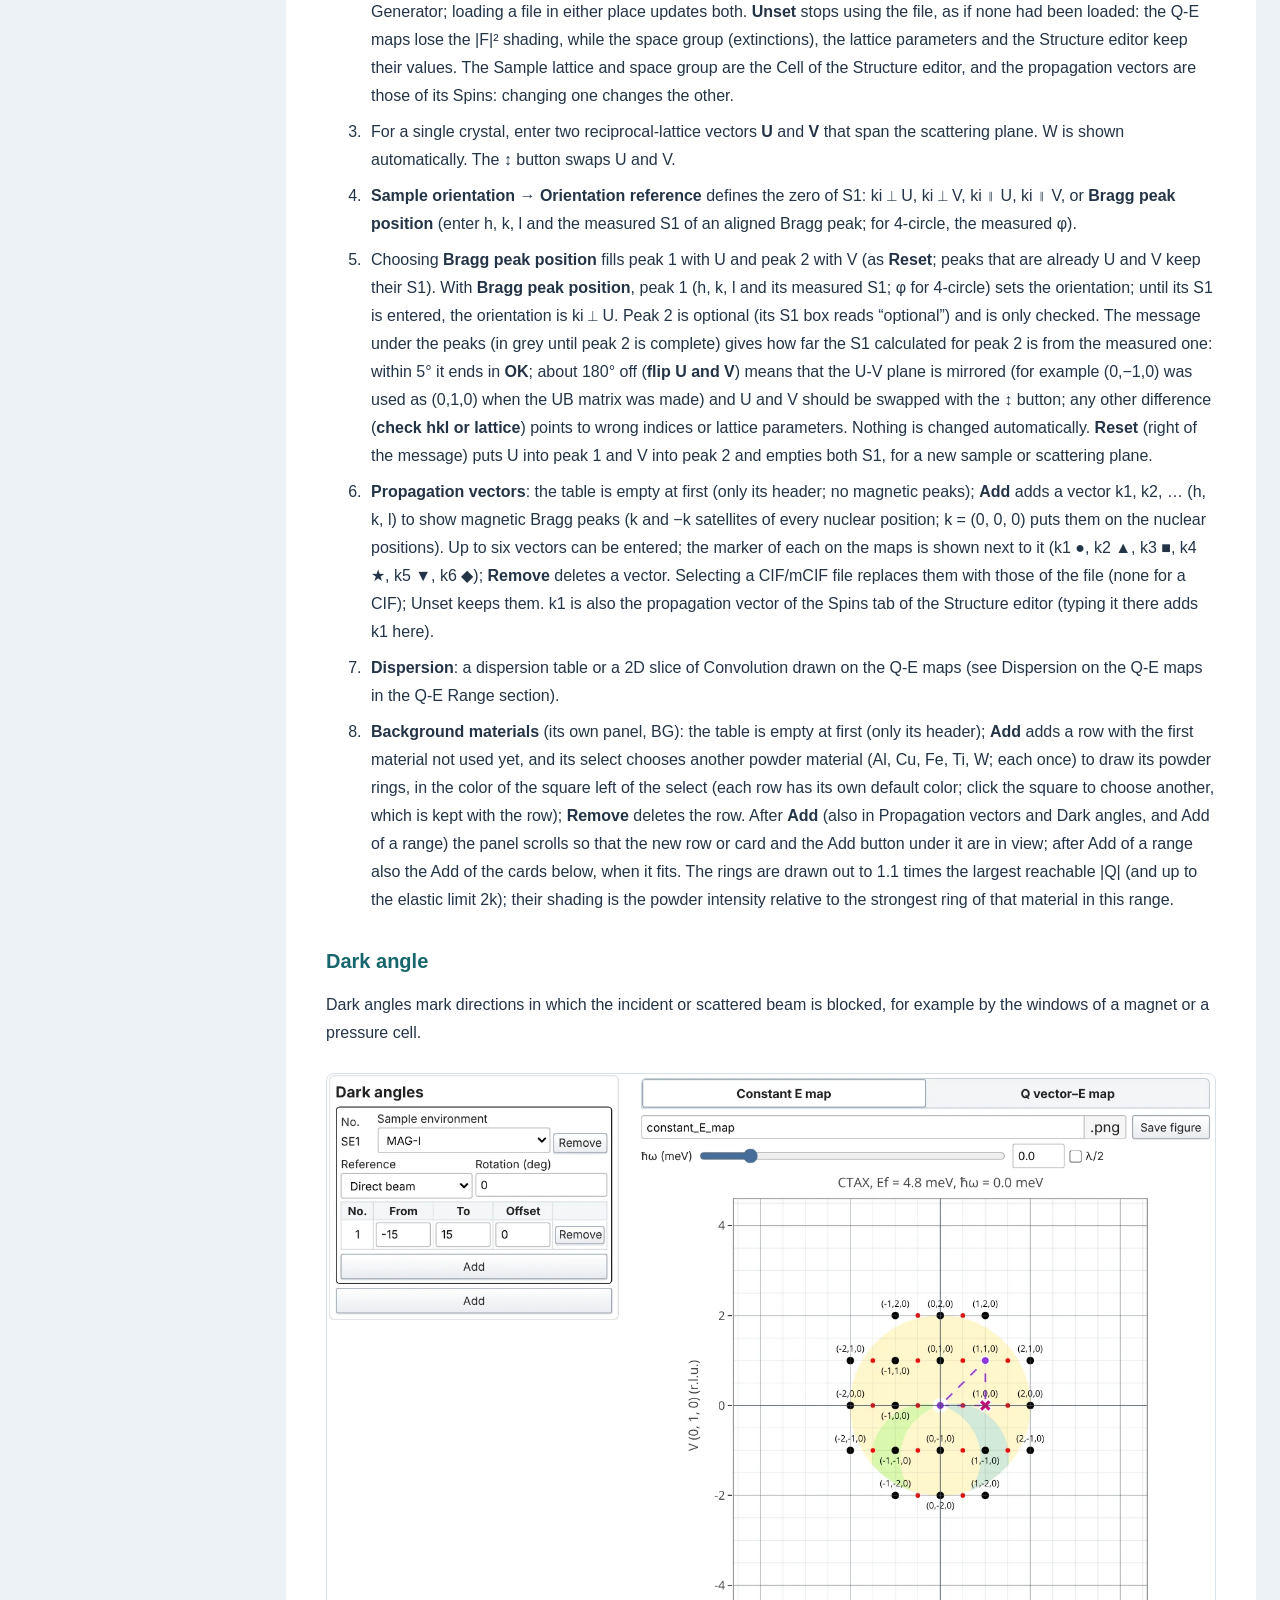
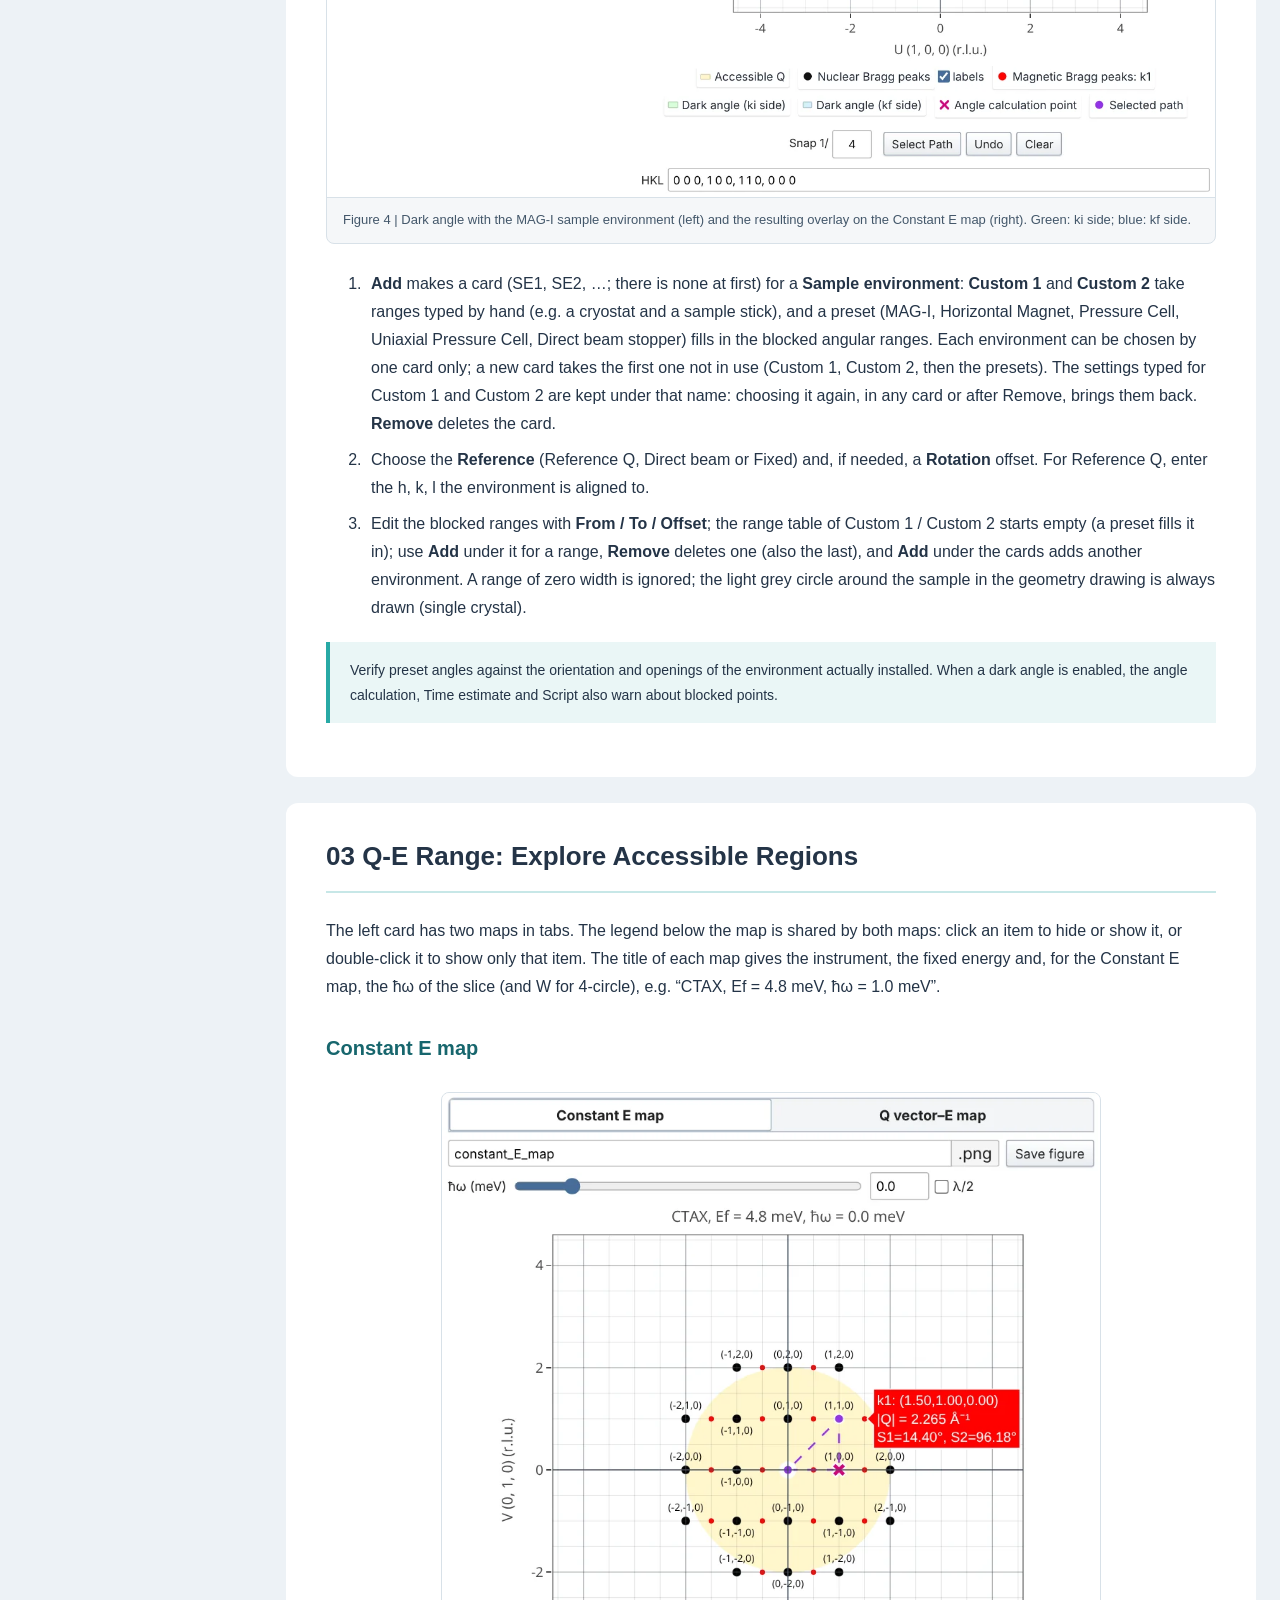
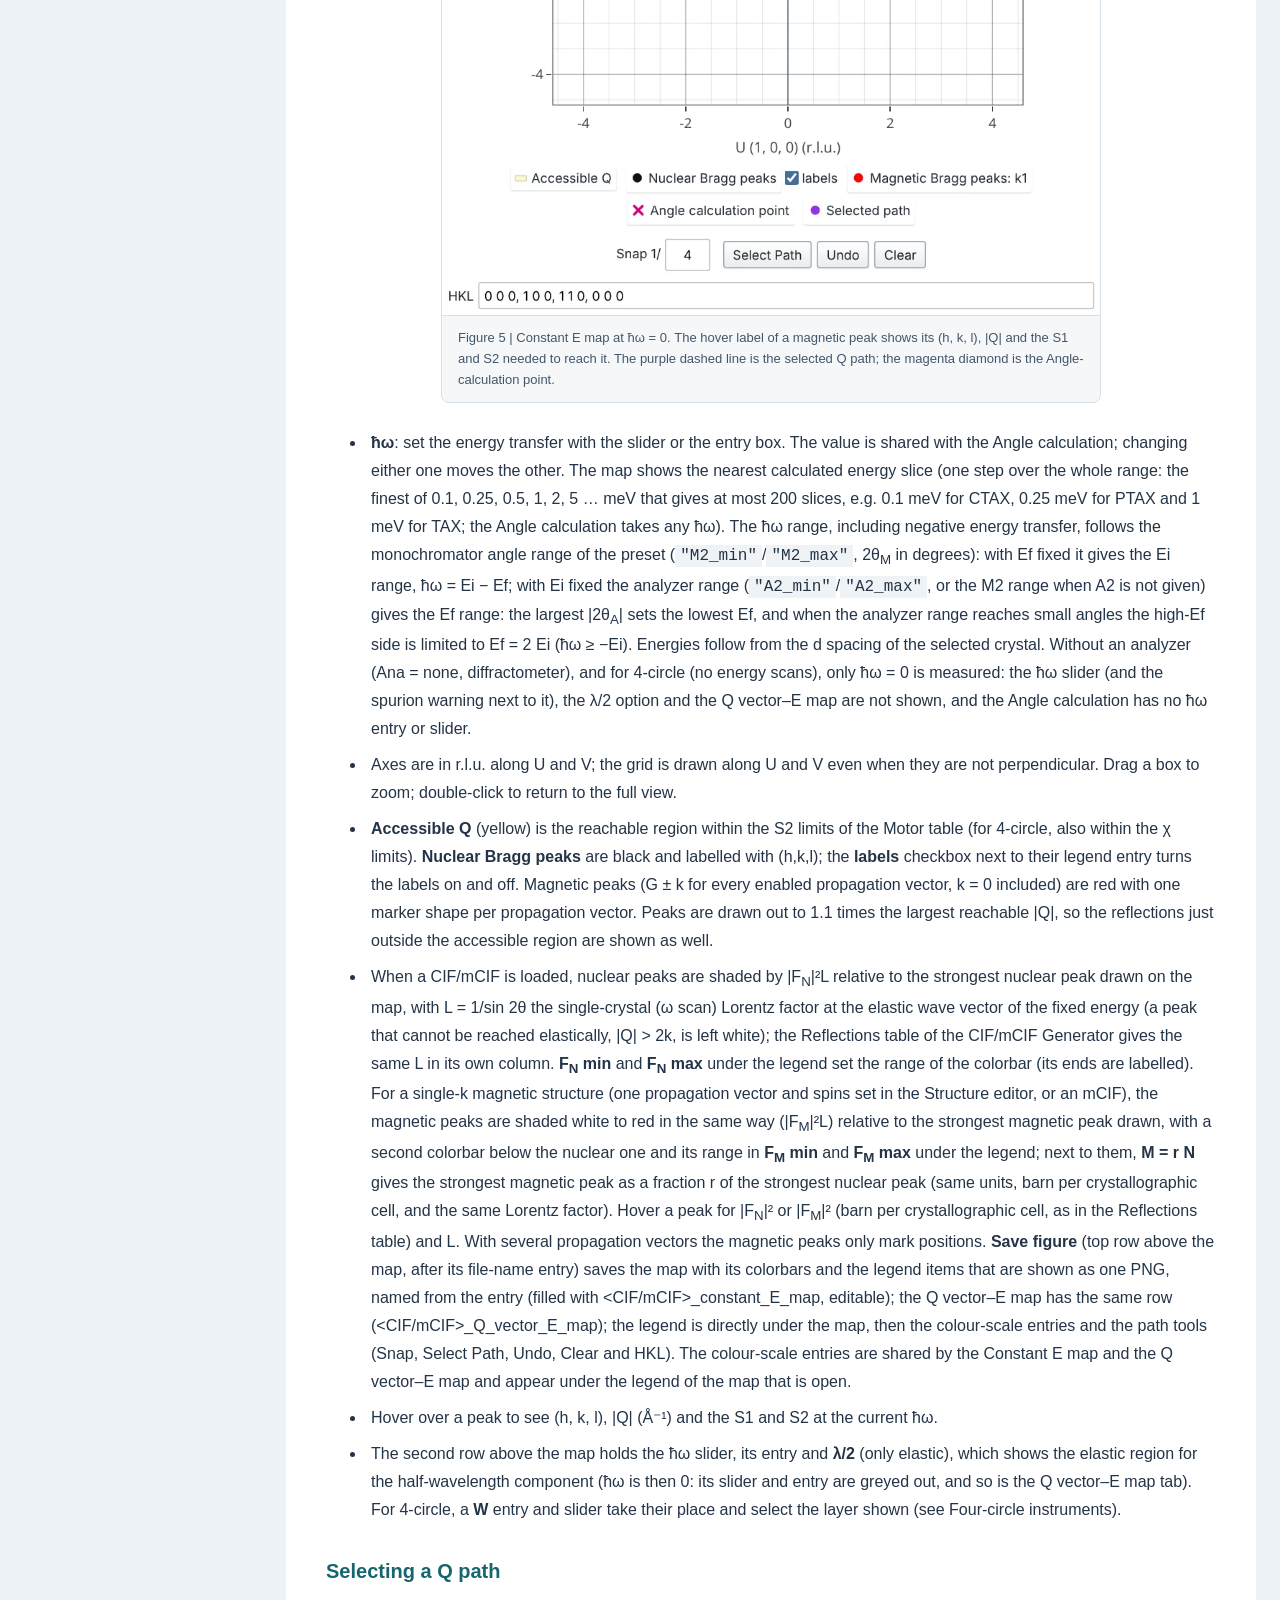
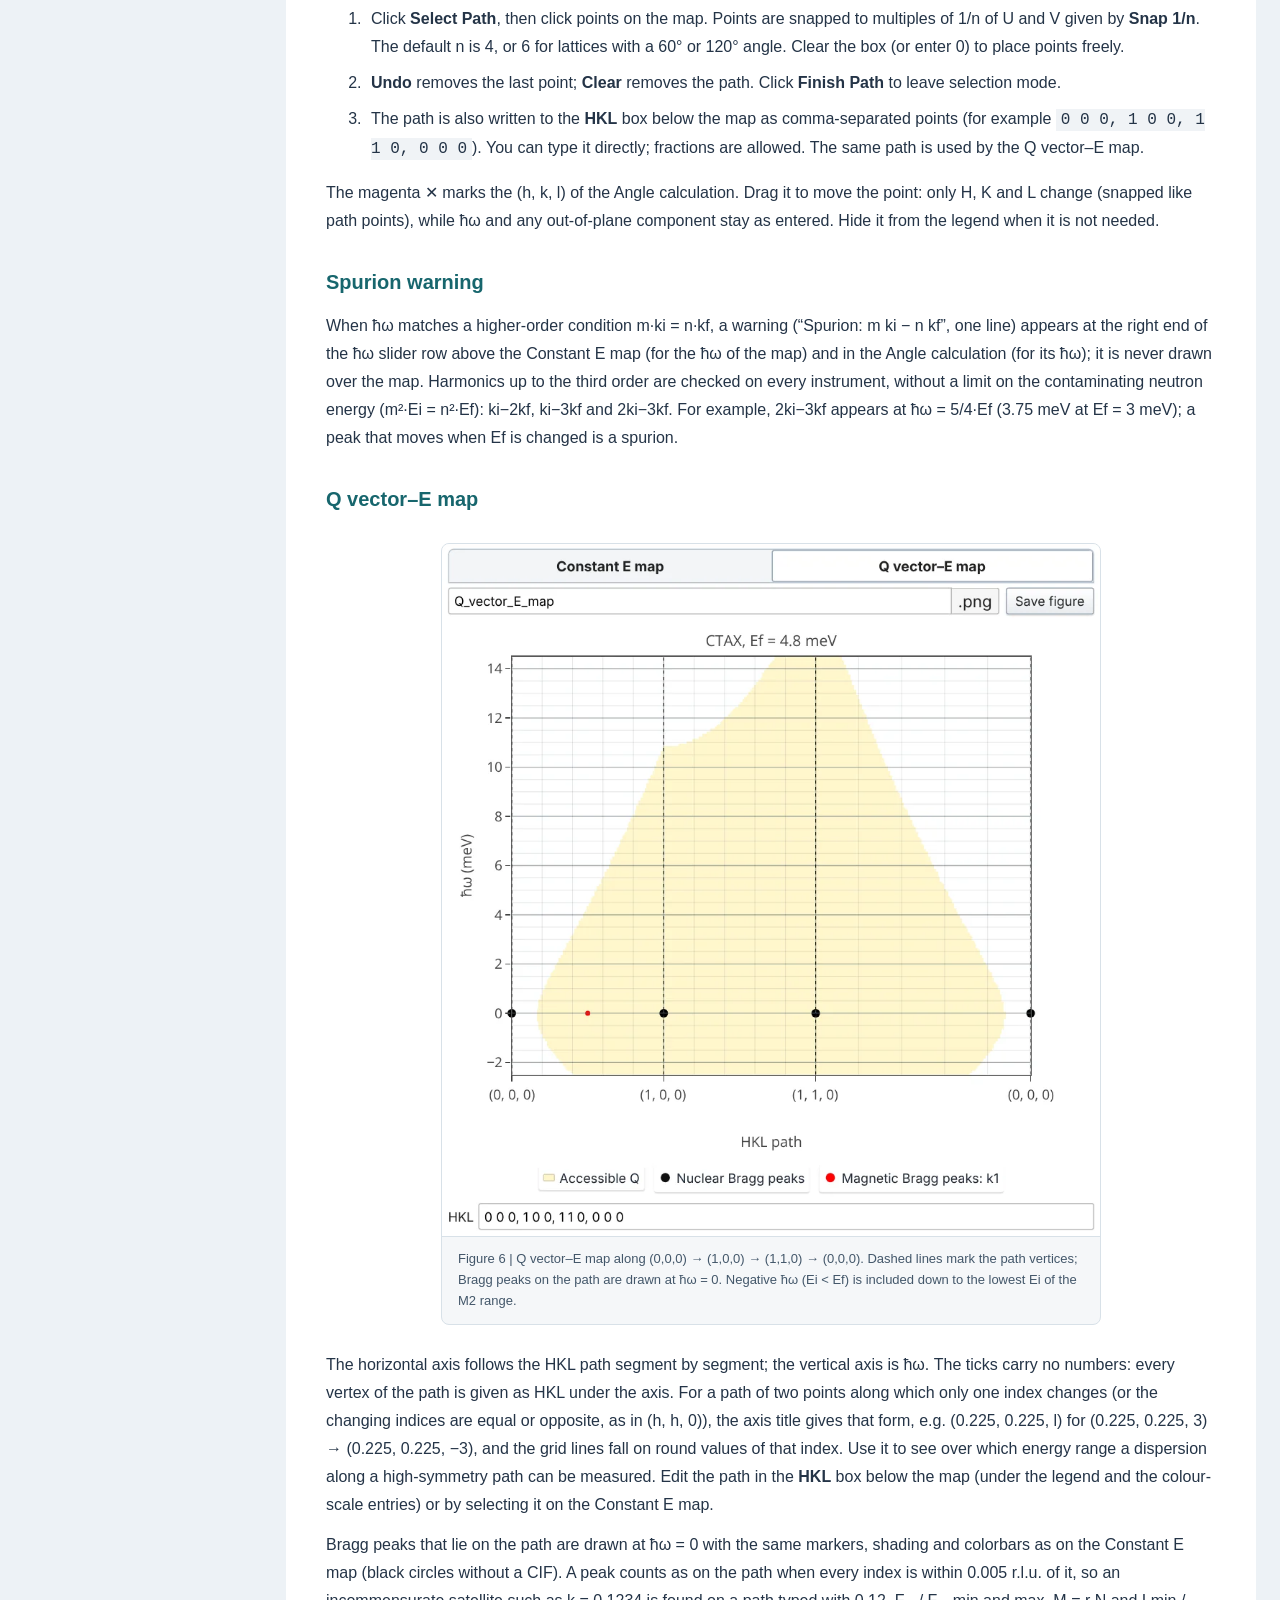
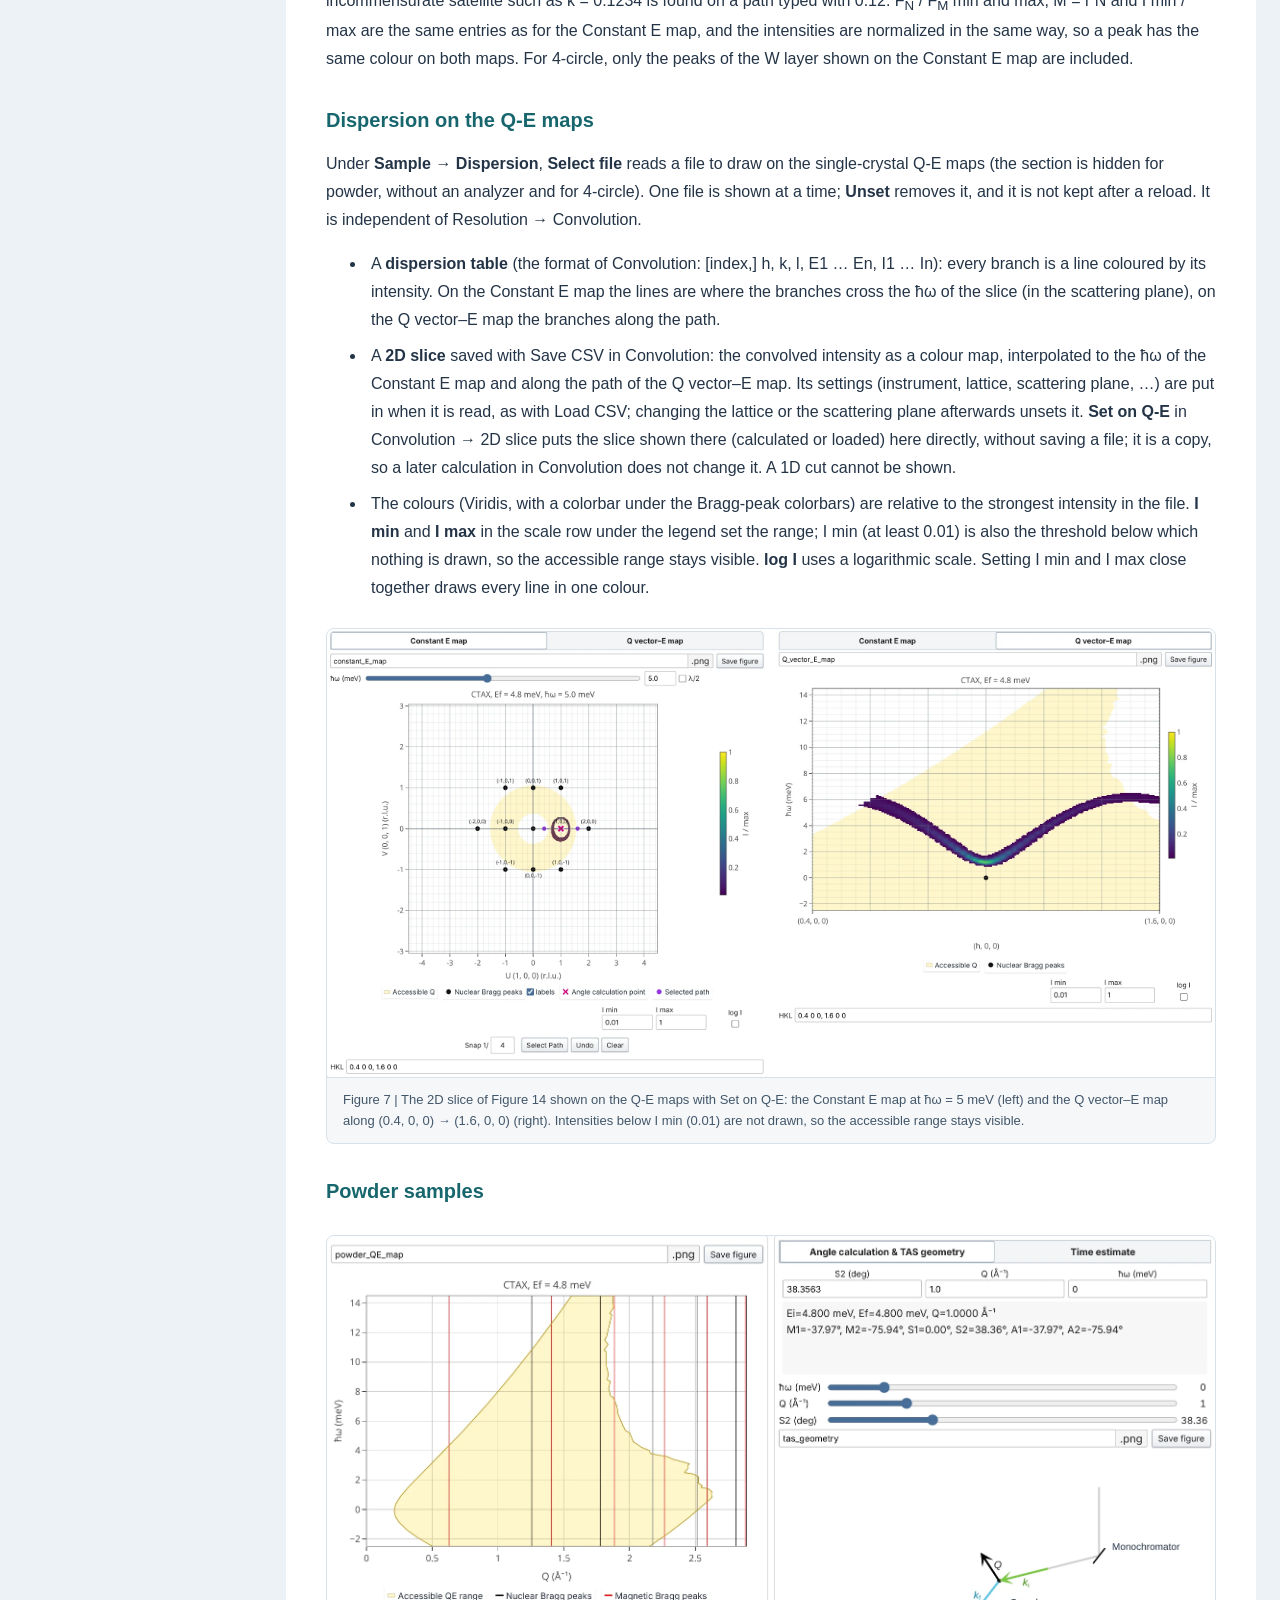
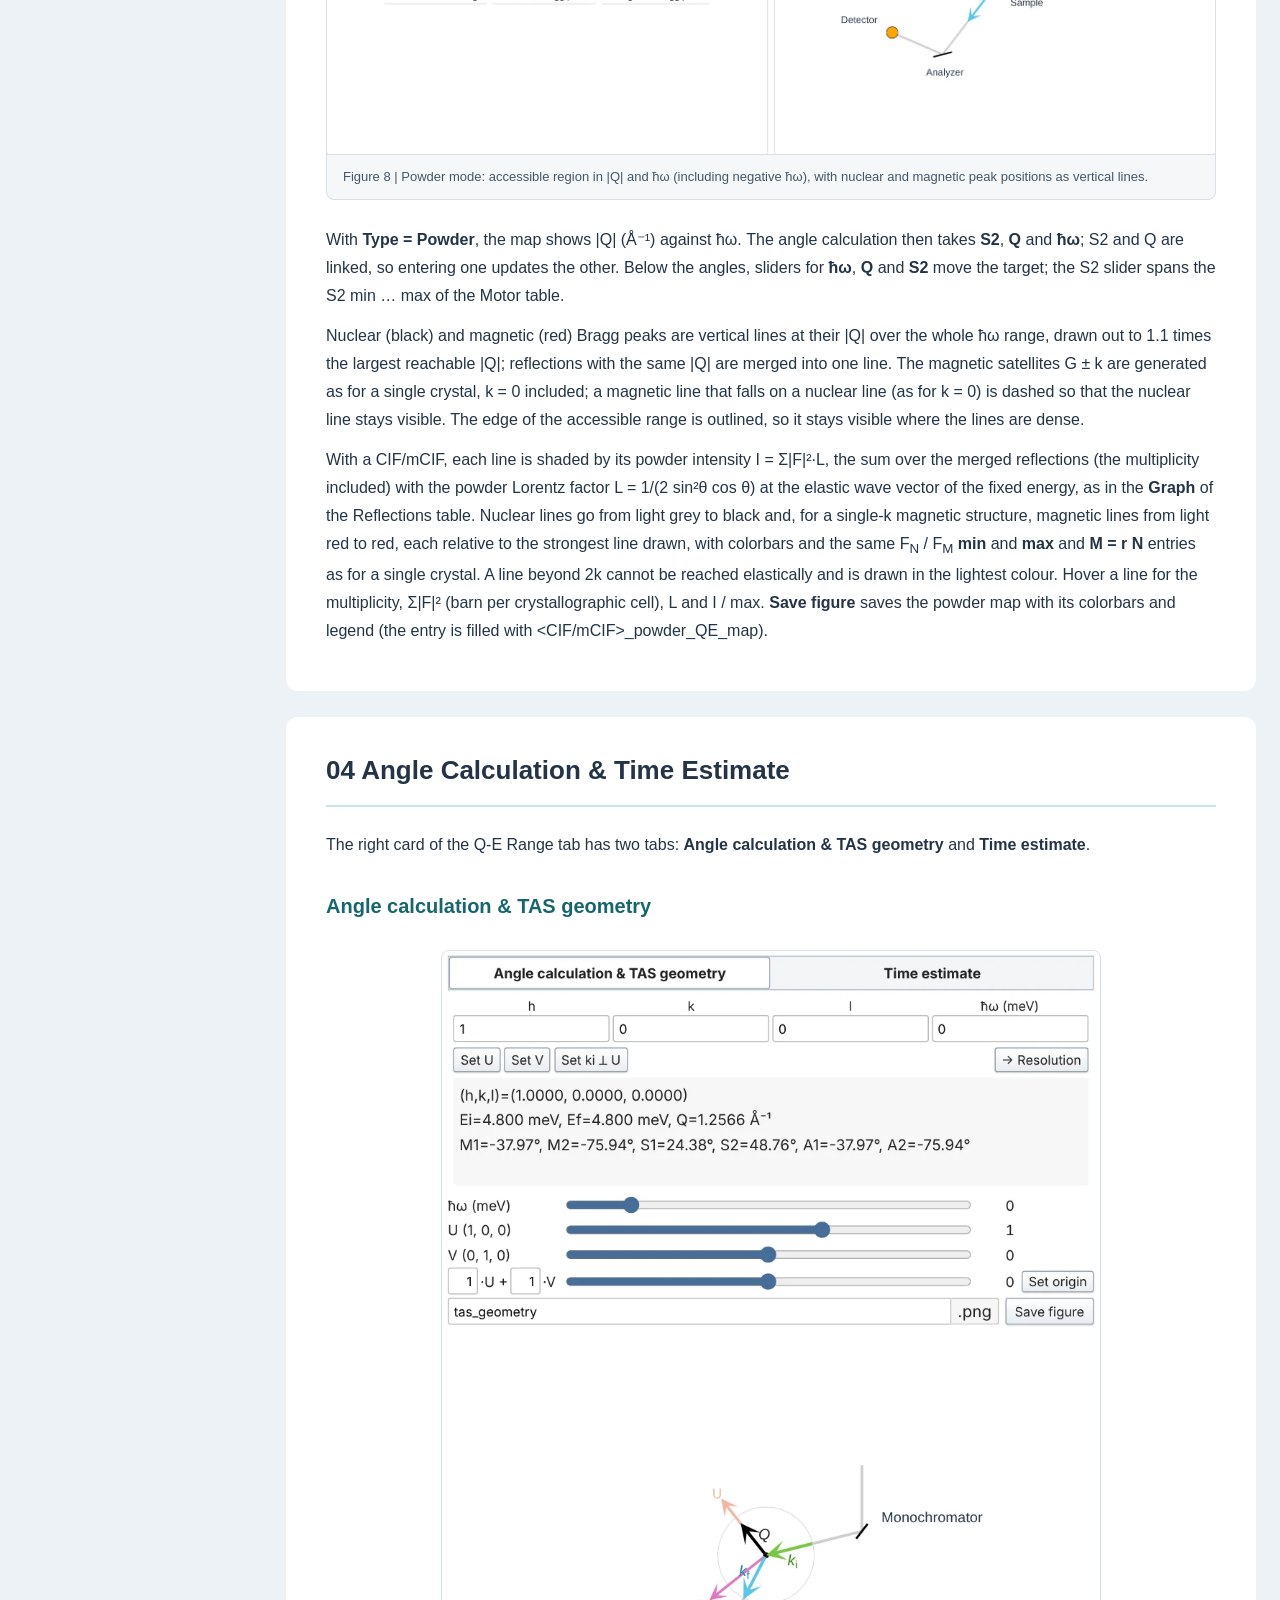
